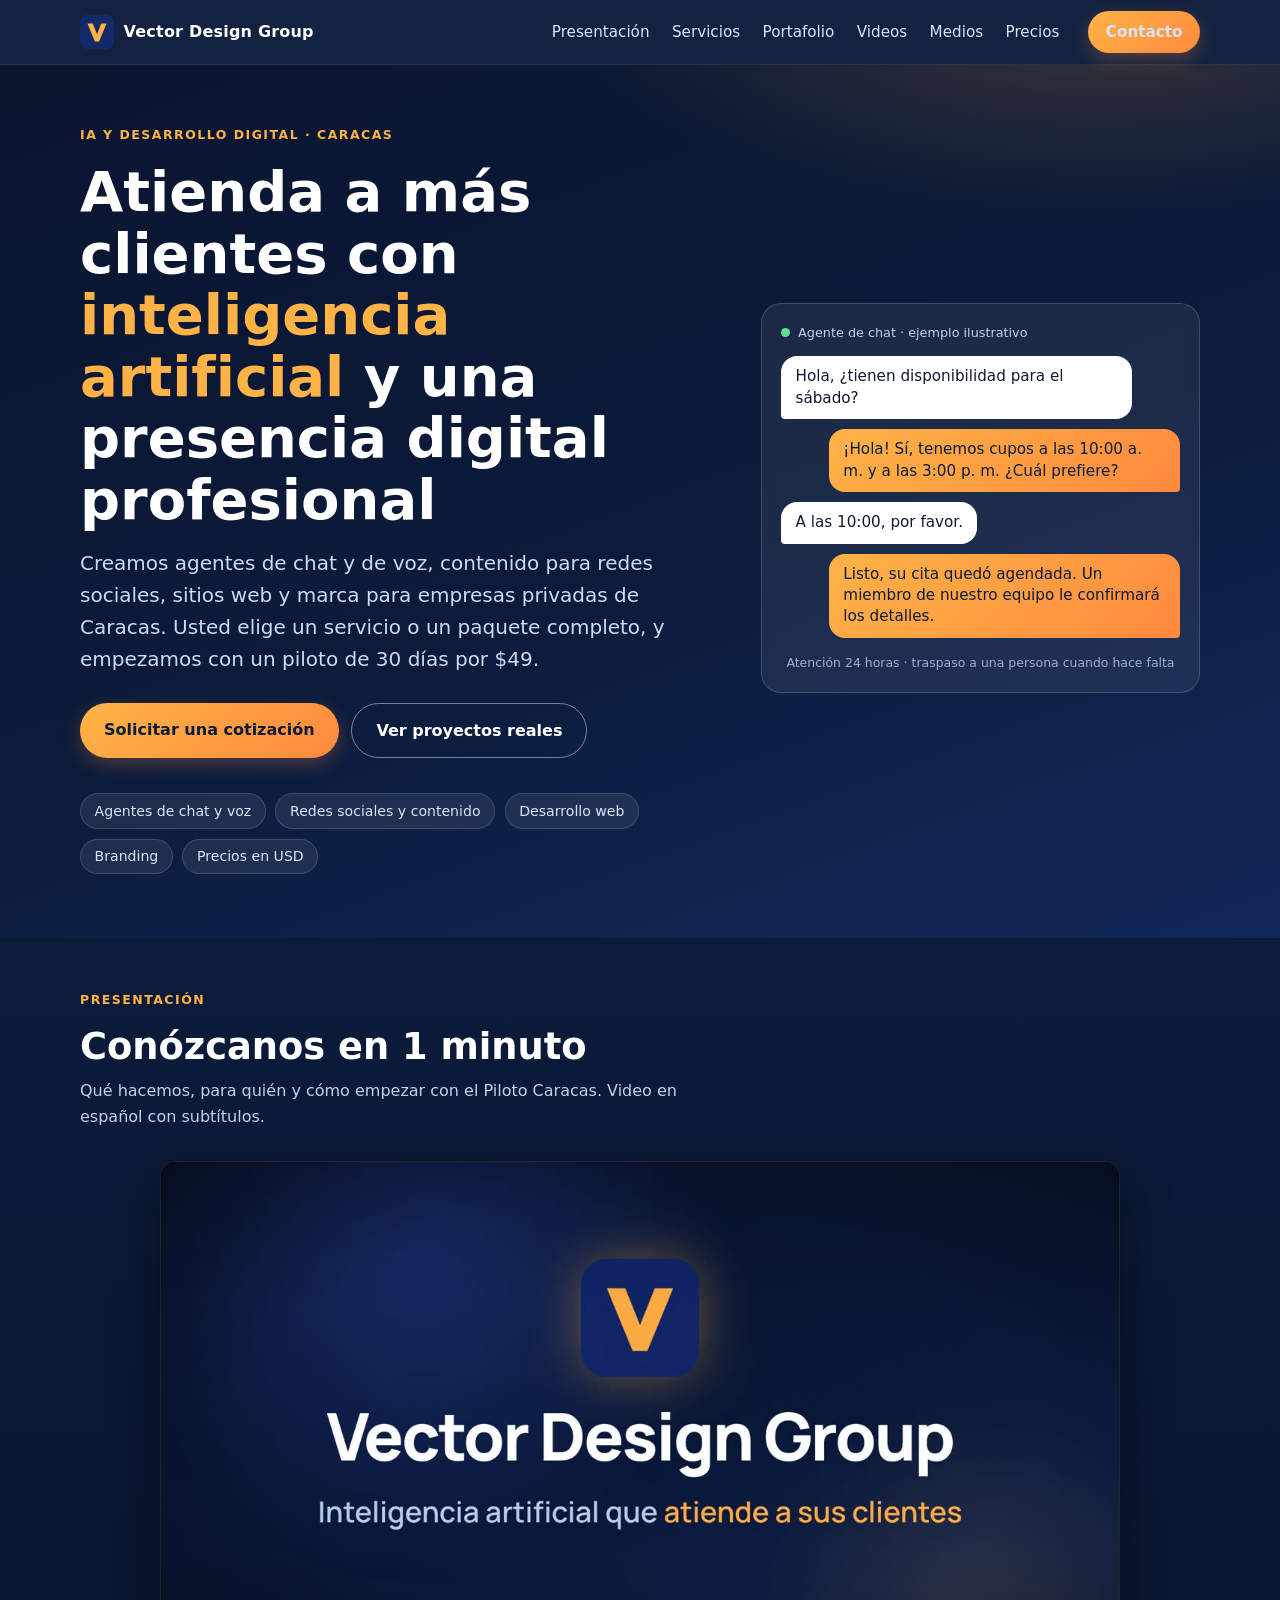
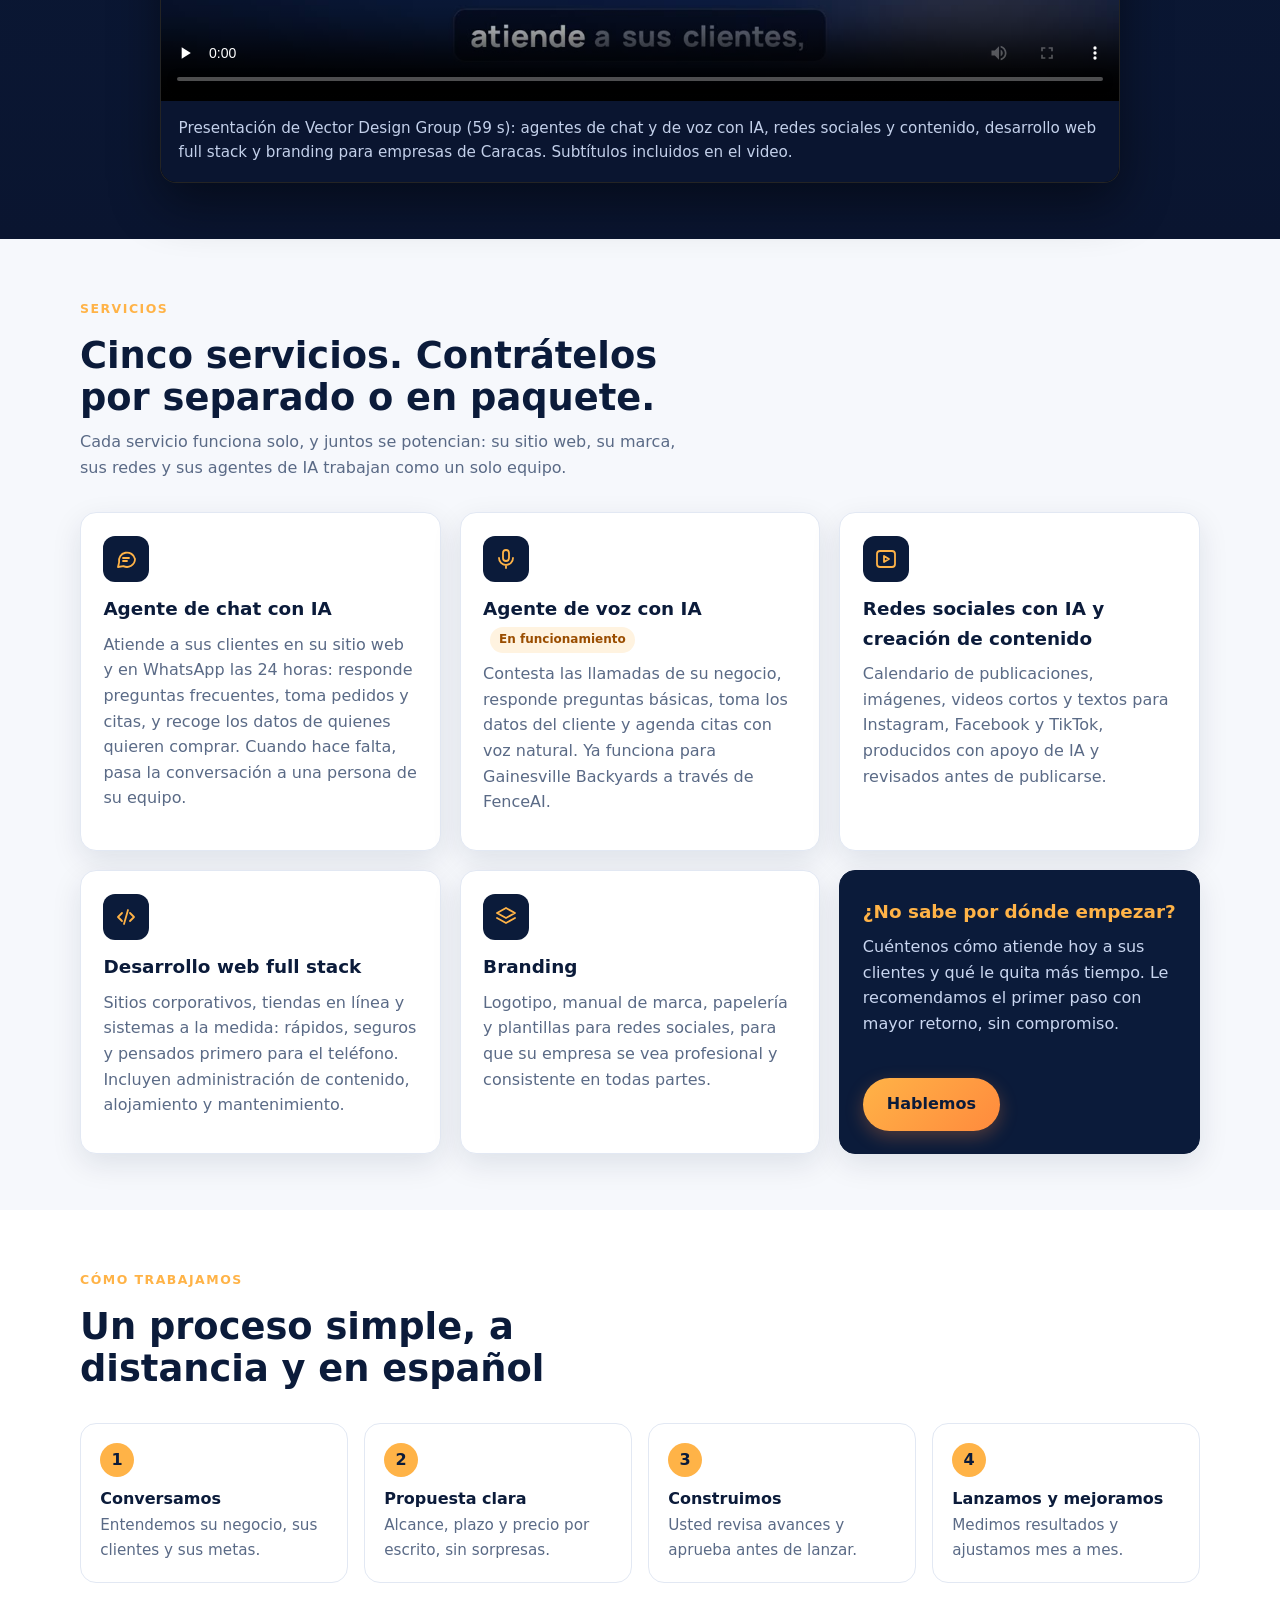
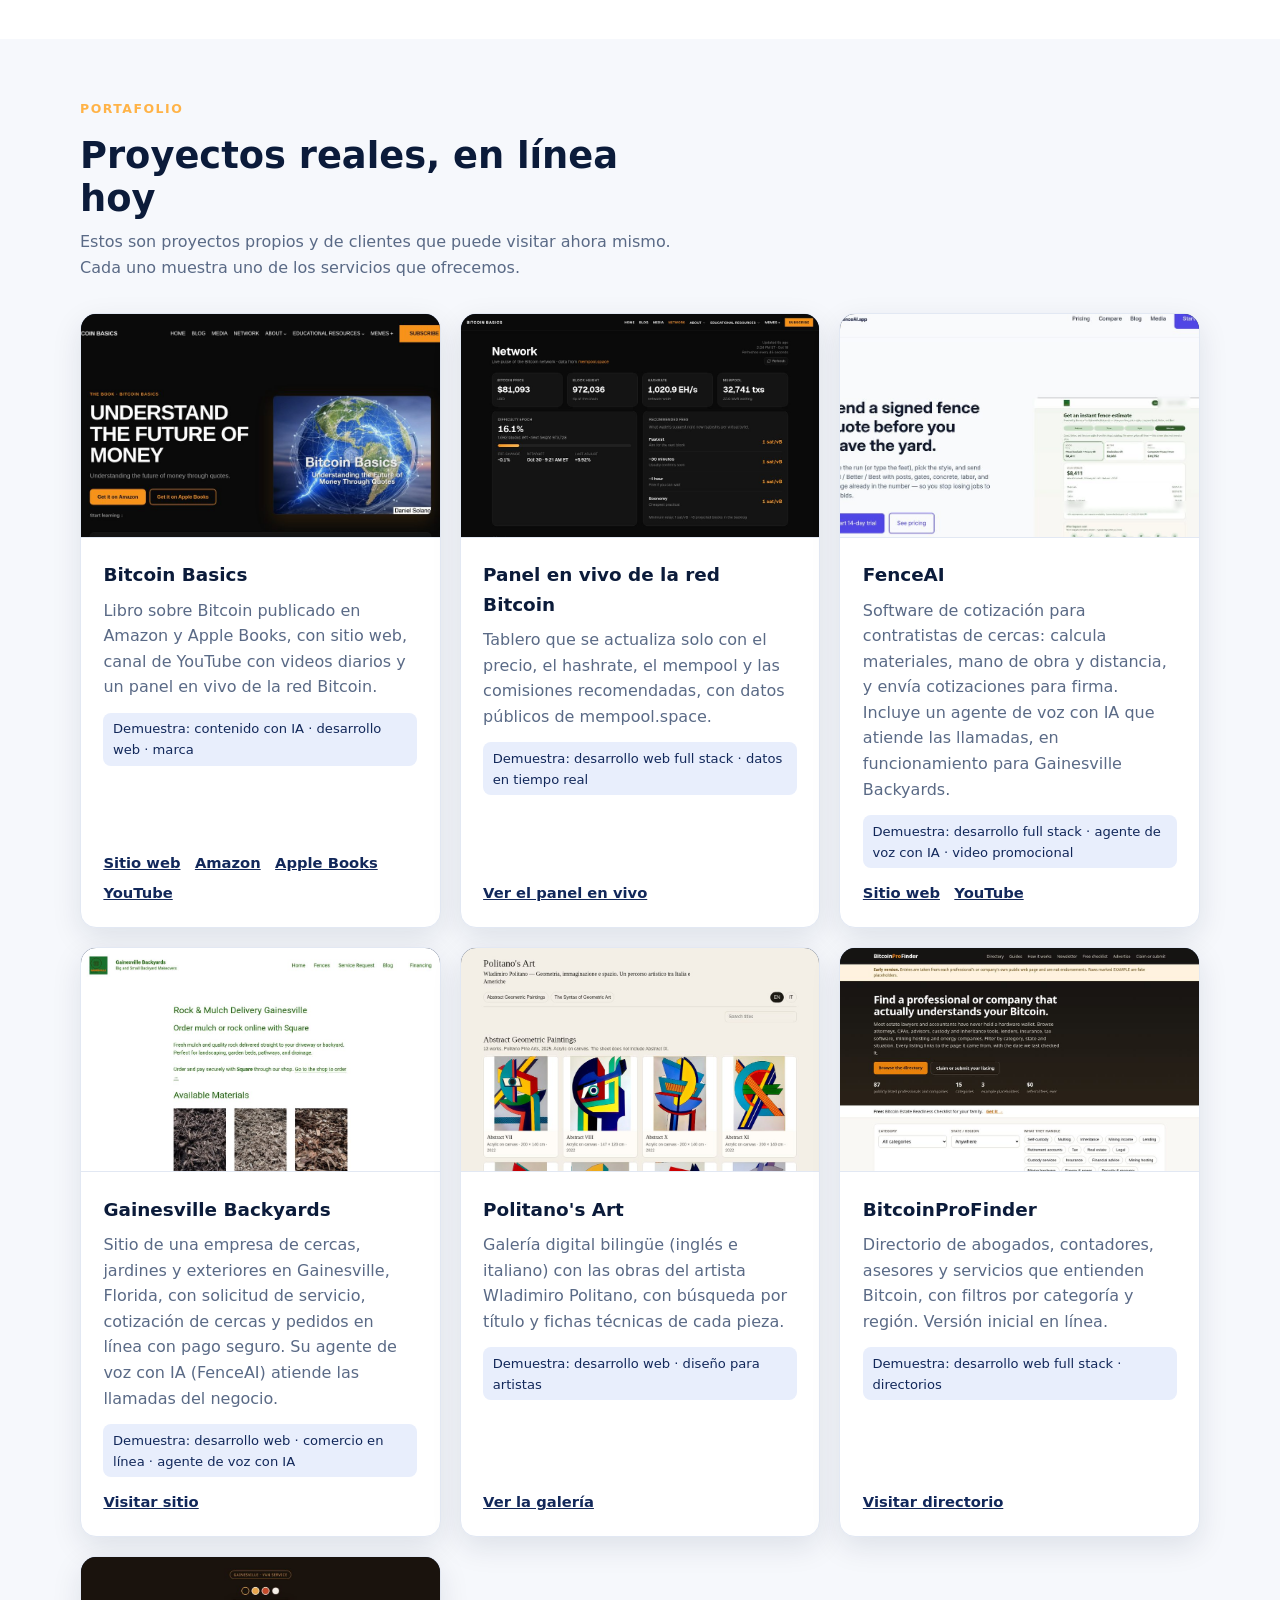
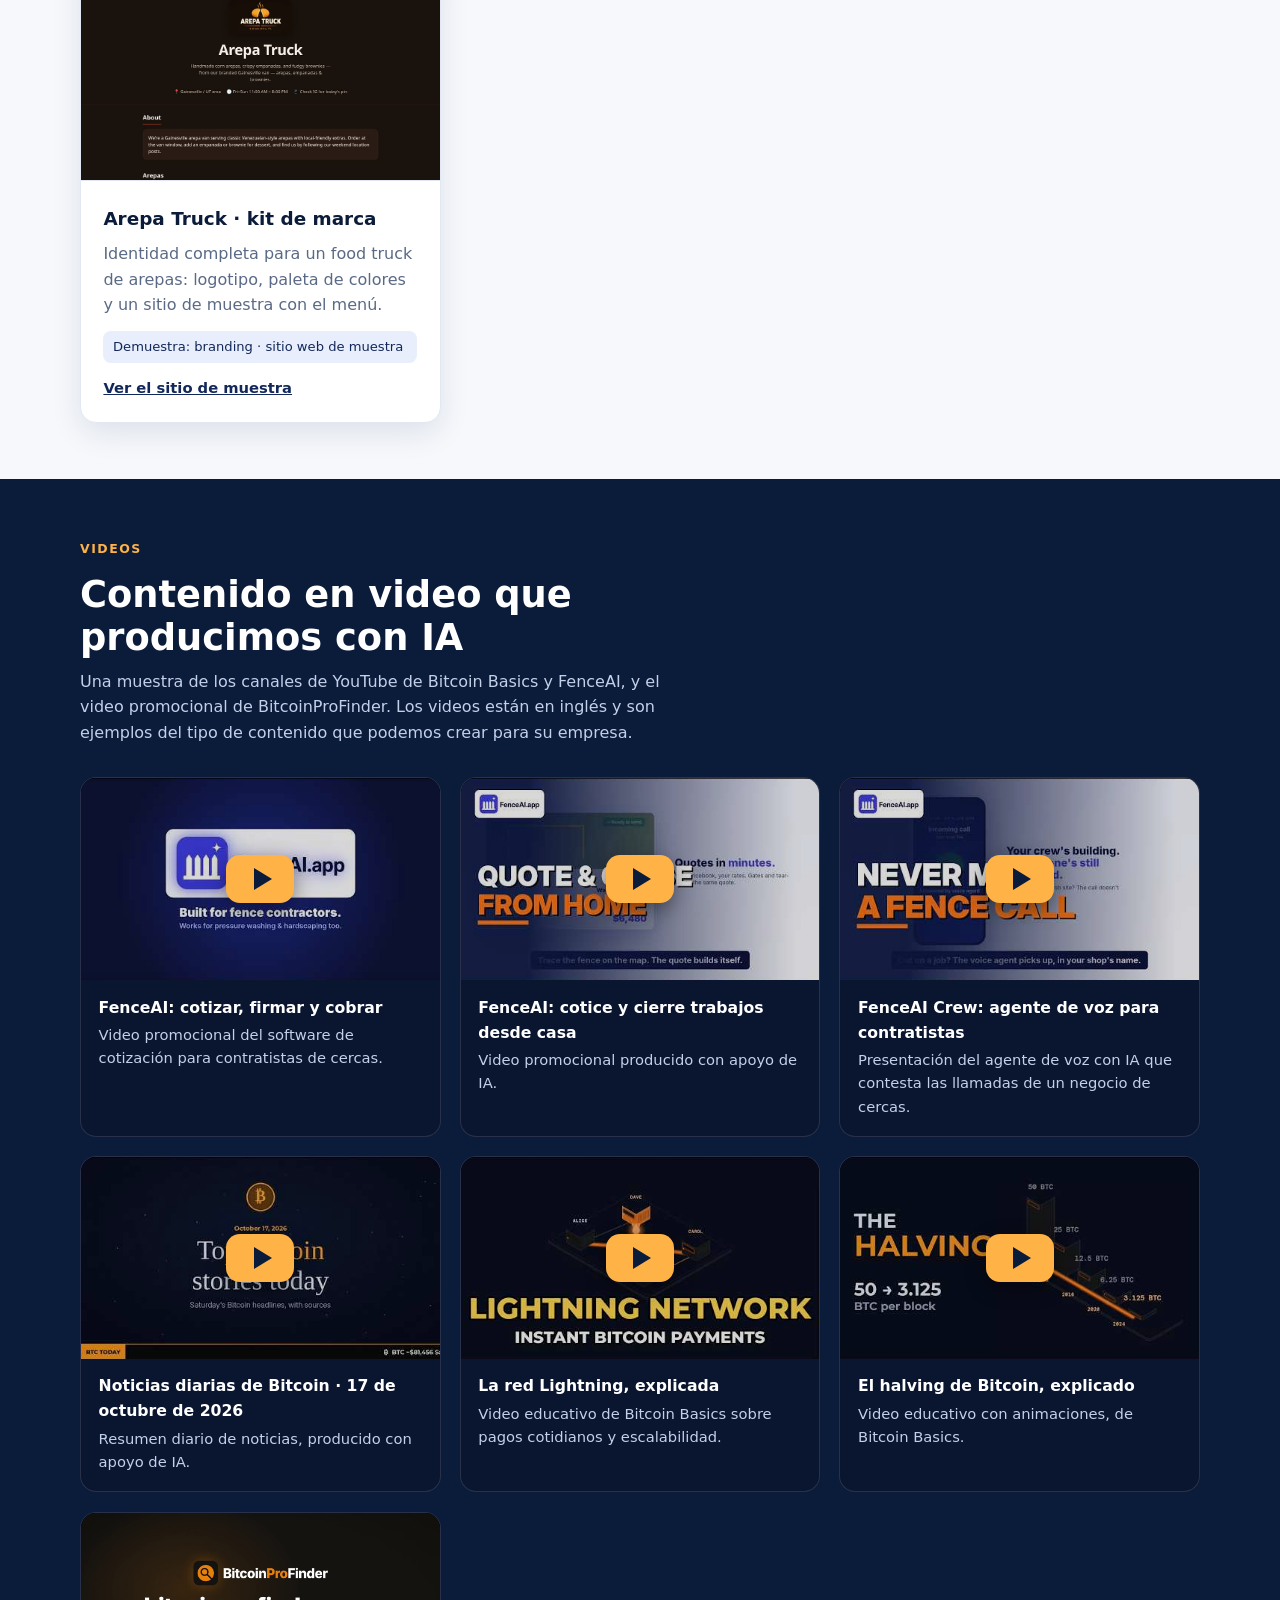
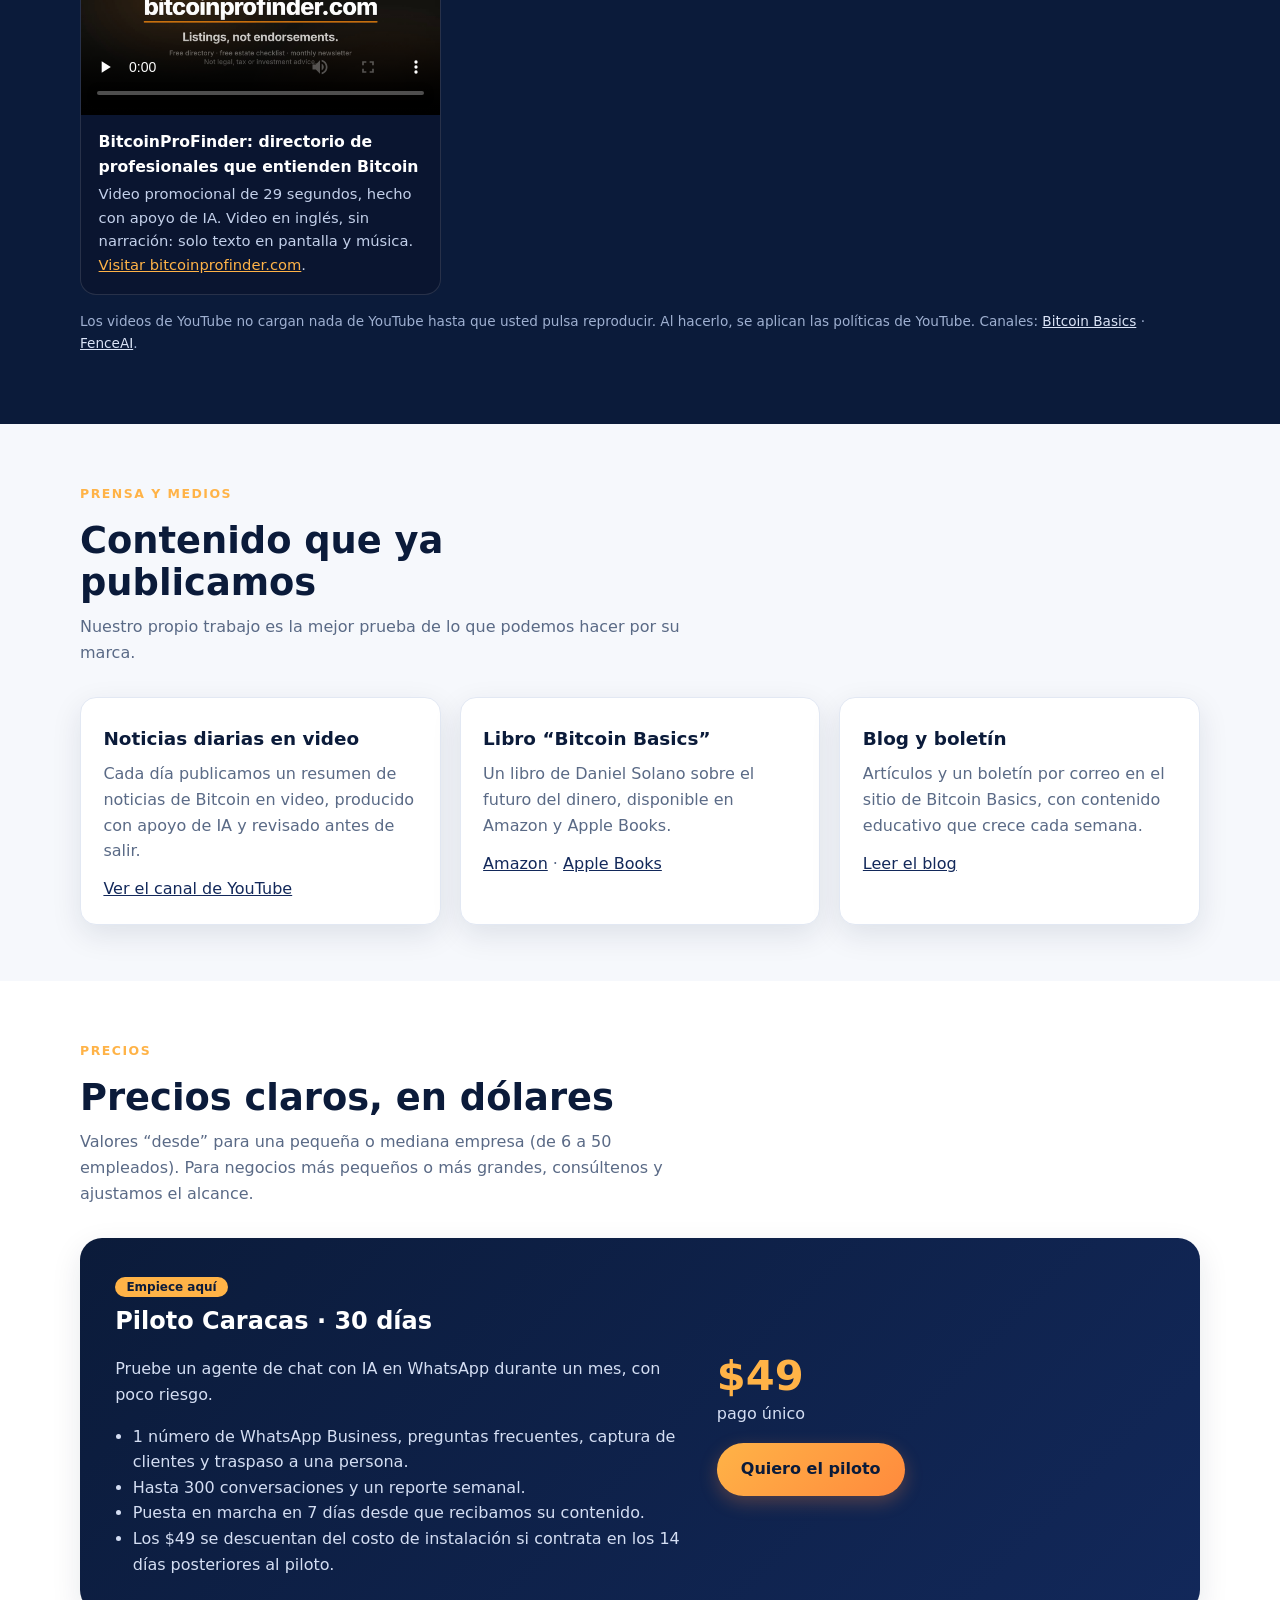
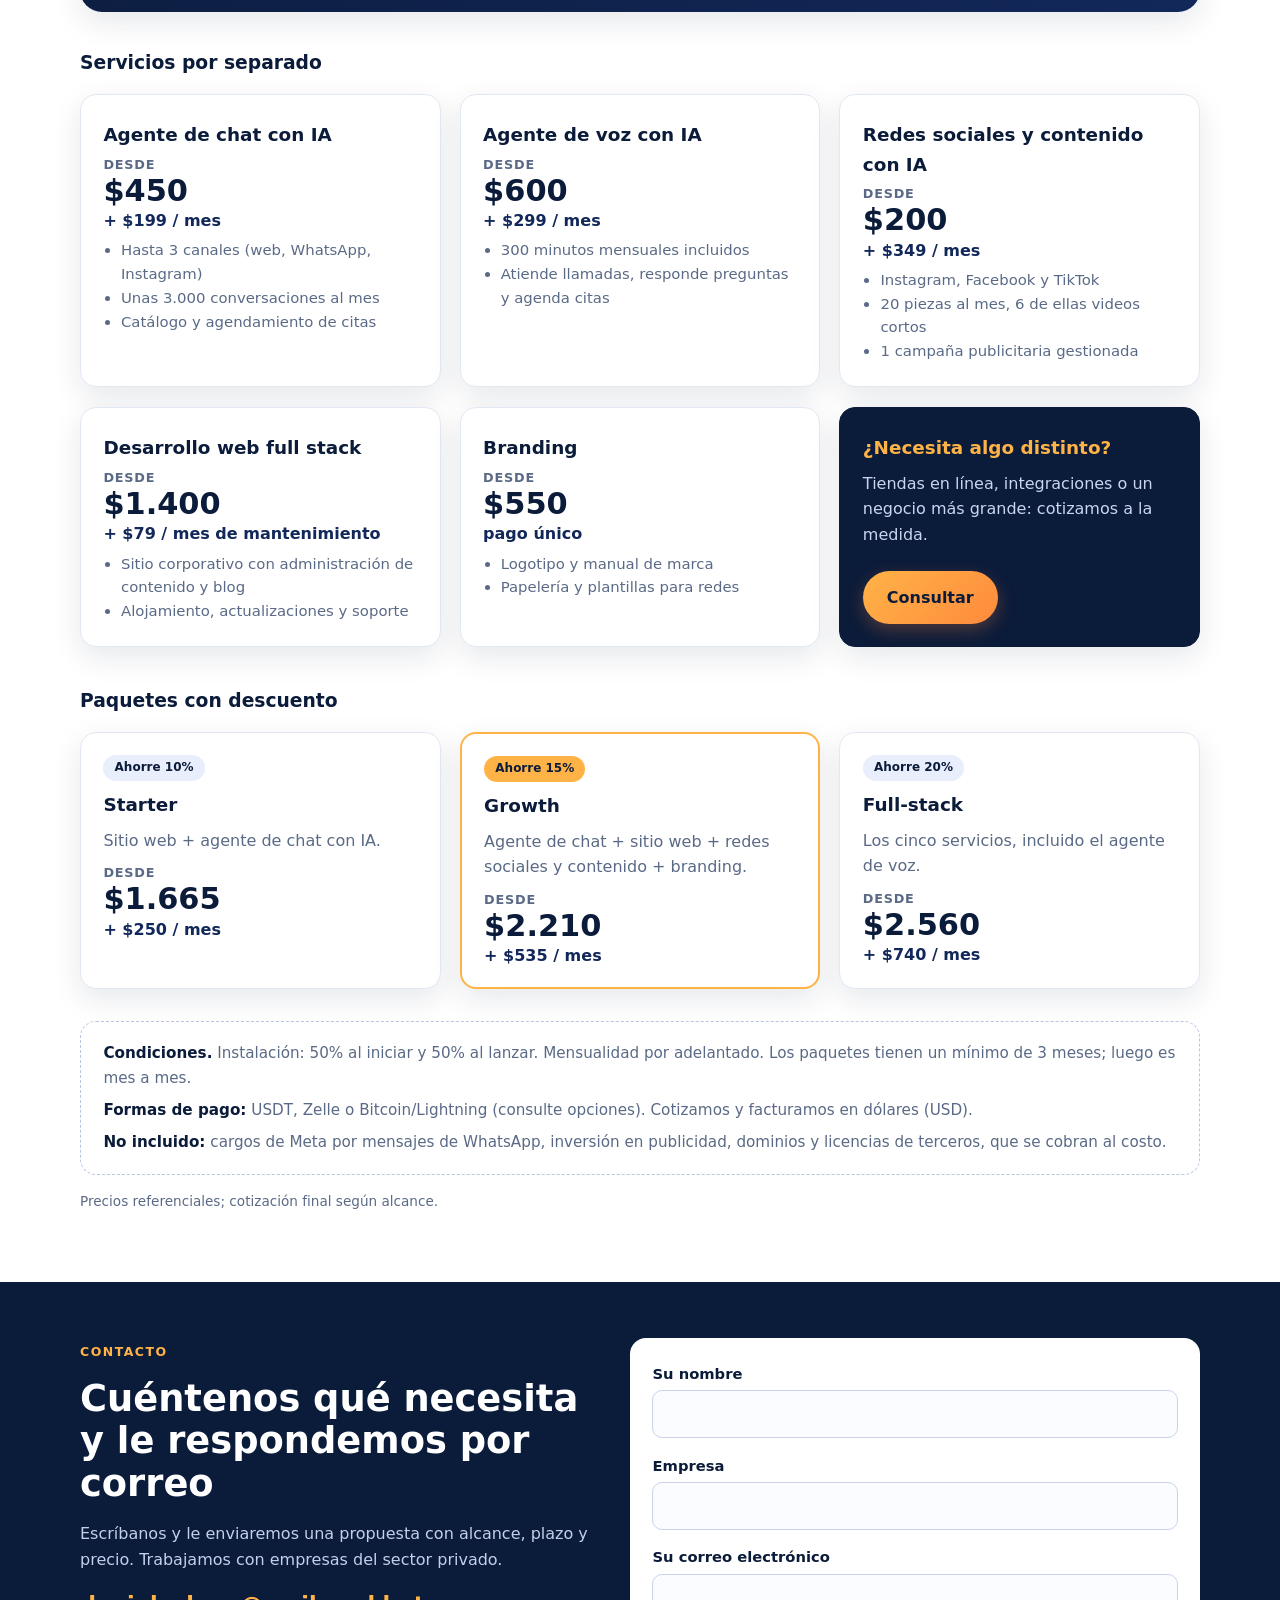
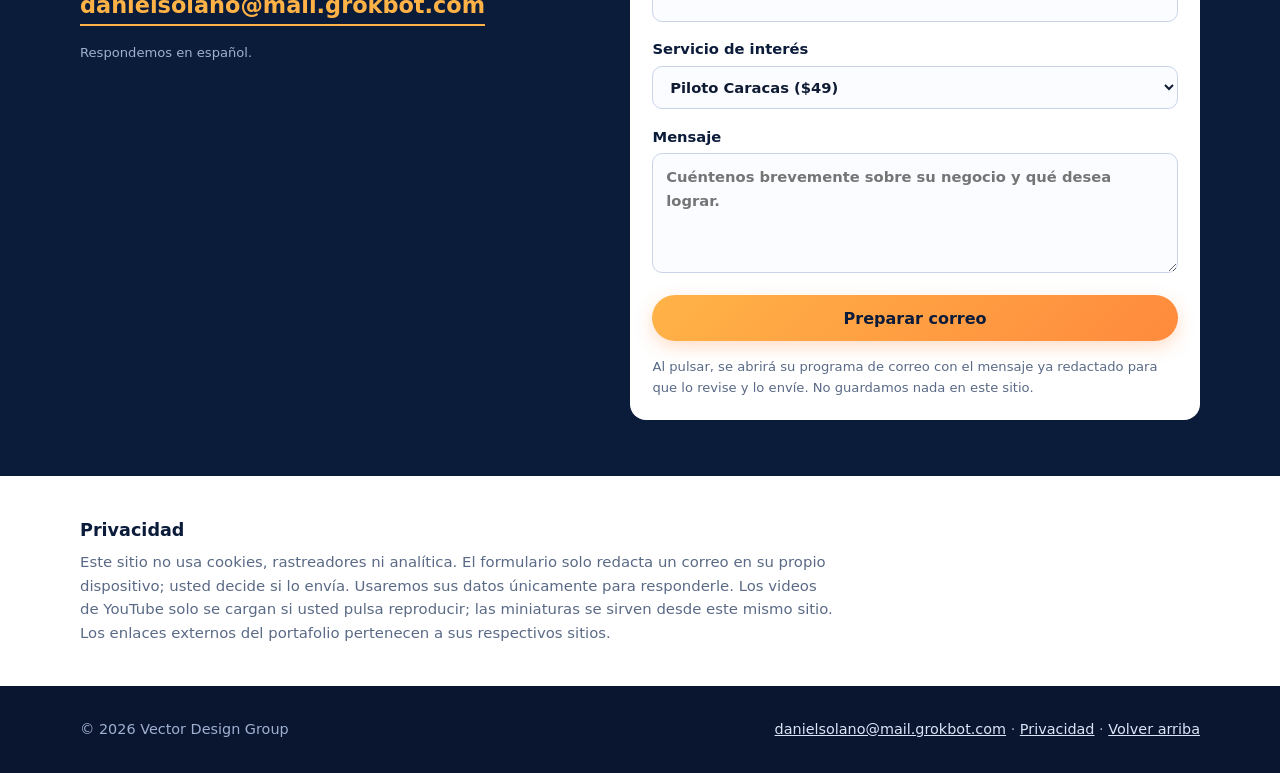
==== index.html @ 16c8e589 "Add Spanish promo video (Conózcanos en 1 minuto) and BitcoinProFinder promo video" ====
<!doctype html>
<html lang="es">
<head>
<meta charset="utf-8">
<meta name="viewport" content="width=device-width,initial-scale=1">
<!-- ============================================================
  NOMBRE DE LA MARCA (cámbielo aquí):
  1) la constante BRAND en el <script> al final de este archivo
     (actualiza encabezado, pie de página y asunto del correo), y
  2) las etiquetas <title>, og:title, og:site_name y twitter:title de este <head>
     (búsqueda y reemplazo de "Vector Design Group" en index.html).
  La imagen assets/og.png también lleva el nombre (se genera desde assets/og.html).
============================================================ -->
<title>Vector Design Group · IA y desarrollo digital para empresas de Caracas</title>
<meta name="description" content="Agentes de chat y de voz con IA, redes sociales y contenido, desarrollo web full stack y branding para empresas de Caracas. Precios en USD, desde un piloto de 30 días por $49.">
<link rel="canonical" href="https://vectordesigngroup.github.io/consultoria-ia-es/">
<meta name="theme-color" content="#0b1b3a">
<link rel="icon" href="assets/favicon.svg" type="image/svg+xml">
<link rel="icon" href="assets/favicon.png" type="image/png" sizes="64x64">
<link rel="apple-touch-icon" href="assets/favicon.png">
<meta property="og:type" content="website">
<meta property="og:locale" content="es_VE">
<meta property="og:site_name" content="Vector Design Group">
<meta property="og:title" content="Vector Design Group · IA y desarrollo digital para empresas de Caracas">
<meta property="og:description" content="Agentes de chat y voz con IA, contenido para redes, desarrollo web y branding. Piloto de 30 días por $49.">
<meta property="og:url" content="https://vectordesigngroup.github.io/consultoria-ia-es/">
<meta property="og:image" content="https://vectordesigngroup.github.io/consultoria-ia-es/assets/og.png">
<meta property="og:image:width" content="1200">
<meta property="og:image:height" content="630">
<meta property="og:image:alt" content="Vector Design Group: IA y desarrollo digital para empresas de Caracas">
<meta name="twitter:card" content="summary_large_image">
<meta name="twitter:title" content="Vector Design Group · IA y desarrollo digital para empresas de Caracas">
<meta name="twitter:description" content="Agentes de chat y voz con IA, contenido para redes, desarrollo web y branding.">
<meta name="twitter:image" content="https://vectordesigngroup.github.io/consultoria-ia-es/assets/og.png">
<link rel="stylesheet" href="assets/styles.css">
<script type="application/ld+json">
{"@context":"https://schema.org","@type":"ProfessionalService","name":"Vector Design Group","url":"https://vectordesigngroup.github.io/consultoria-ia-es/","email":"danielsolano@mail.grokbot.com","description":"Agentes de chat y voz con IA, redes sociales y contenido, desarrollo web full stack y branding para empresas de Caracas.","areaServed":"Caracas, Venezuela","inLanguage":"es"}
</script>
</head>
<body>
<a class="skip" href="#contenido">Saltar al contenido</a>

<header class="site-header">
  <div class="wrap bar">
    <a class="brand" href="#inicio" aria-label="Inicio">
      <svg viewBox="0 0 64 64" aria-hidden="true"><rect width="64" height="64" rx="14" fill="#13296a"/><path d="M14 16h10l8 20 8-20h10L36 50h-8z" fill="#ffb347"/></svg>
      <span data-brand>Vector Design Group</span>
    </a>
    <button class="nav-toggle" aria-expanded="false" aria-controls="nav">Menú</button>
    <nav class="nav" id="nav" aria-label="Principal">
      <a href="#presentacion">Presentación</a>
      <a href="#servicios">Servicios</a>
      <a href="#portafolio">Portafolio</a>
      <a href="#videos">Videos</a>
      <a href="#medios">Medios</a>
      <a href="#precios">Precios</a>
      <a class="btn" href="#contacto">Contacto</a>
    </nav>
  </div>
</header>

<main id="contenido">
<section class="hero" id="inicio">
  <div class="wrap hero-grid">
   <div>
    <span class="eyebrow">IA y desarrollo digital · Caracas</span>
    <h1>Atienda a más clientes con <em>inteligencia artificial</em> y una presencia digital profesional</h1>
    <p class="lead">Creamos agentes de chat y de voz, contenido para redes sociales, sitios web y marca para empresas privadas de Caracas. Usted elige un servicio o un paquete completo, y empezamos con un piloto de 30 días por $49.</p>
    <div class="cta">
      <a class="btn" href="#contacto">Solicitar una cotización</a>
      <a class="btn ghost" href="#portafolio">Ver proyectos reales</a>
    </div>
    <ul class="chips" aria-label="Qué ofrecemos">
      <li>Agentes de chat y voz</li><li>Redes sociales y contenido</li><li>Desarrollo web</li><li>Branding</li><li>Precios en USD</li>
    </ul>
   </div>
   <aside class="mock" aria-label="Ejemplo ilustrativo de una conversación con un agente de chat">
    <div class="mock-top"><span class="dot"></span> Agente de chat · ejemplo ilustrativo</div>
    <p class="msg in">Hola, ¿tienen disponibilidad para el sábado?</p>
    <p class="msg out">¡Hola! Sí, tenemos cupos a las 10:00 a. m. y a las 3:00 p. m. ¿Cuál prefiere?</p>
    <p class="msg in">A las 10:00, por favor.</p>
    <p class="msg out">Listo, su cita quedó agendada. Un miembro de nuestro equipo le confirmará los detalles.</p>
    <p class="mock-foot">Atención 24 horas · traspaso a una persona cuando hace falta</p>
   </aside>
  </div>
</section>

<section class="promo" id="presentacion">
  <div class="wrap">
    <div class="sec-head">
      <span class="eyebrow">Presentación</span>
      <h2>Conózcanos en 1 minuto</h2>
      <p>Qué hacemos, para quién y cómo empezar con el Piloto Caracas. Video en español con subtítulos.</p>
    </div>
    <figure class="player">
      <video controls preload="none" playsinline poster="assets/promo-es-poster.jpg" width="1920" height="1080" aria-describedby="promo-desc">
        <source src="assets/promo-es-16x9.mp4" type="video/mp4">
        Su navegador no puede reproducir este video. Puede <a href="assets/promo-es-16x9.mp4">descargarlo aquí</a>.
      </video>
      <figcaption id="promo-desc">Presentación de Vector Design Group (59 s): agentes de chat y de voz con IA, redes sociales y contenido, desarrollo web full stack y branding para empresas de Caracas. Subtítulos incluidos en el video.</figcaption>
    </figure>
  </div>
</section>

<section id="servicios">
  <div class="wrap">
    <div class="sec-head">
      <span class="eyebrow">Servicios</span>
      <h2>Cinco servicios. Contrátelos por separado o en paquete.</h2>
      <p>Cada servicio funciona solo, y juntos se potencian: su sitio web, su marca, sus redes y sus agentes de IA trabajan como un solo equipo.</p>
    </div>
    <div class="grid c3">
      <article class="card">
        <div class="icon"><svg viewBox="0 0 24 24" aria-hidden="true"><path d="M21 12a8 8 0 0 1-11.6 7.1L4 20l1.1-4.6A8 8 0 1 1 21 12z"/><path d="M9 11h6M9 14h4"/></svg></div>
        <h3>Agente de chat con IA</h3>
        <p>Atiende a sus clientes en su sitio web y en WhatsApp las 24 horas: responde preguntas frecuentes, toma pedidos y citas, y recoge los datos de quienes quieren comprar. Cuando hace falta, pasa la conversación a una persona de su equipo.</p>
      </article>
      <article class="card">
        <div class="icon"><svg viewBox="0 0 24 24" aria-hidden="true"><rect x="9" y="3" width="6" height="11" rx="3"/><path d="M5 11a7 7 0 0 0 14 0M12 18v3"/></svg></div>
        <h3>Agente de voz con IA <span class="tag">En funcionamiento</span></h3>
        <p>Contesta las llamadas de su negocio, responde preguntas básicas, toma los datos del cliente y agenda citas con voz natural. Ya funciona para Gainesville Backyards a través de FenceAI.</p>
      </article>
      <article class="card">
        <div class="icon"><svg viewBox="0 0 24 24" aria-hidden="true"><rect x="3" y="4" width="18" height="16" rx="3"/><path d="m10 9 5 3-5 3z"/></svg></div>
        <h3>Redes sociales con IA y creación de contenido</h3>
        <p>Calendario de publicaciones, imágenes, videos cortos y textos para Instagram, Facebook y TikTok, producidos con apoyo de IA y revisados antes de publicarse.</p>
      </article>
      <article class="card">
        <div class="icon"><svg viewBox="0 0 24 24" aria-hidden="true"><path d="m8 8-4 4 4 4M16 8l4 4-4 4M14 5l-4 14"/></svg></div>
        <h3>Desarrollo web full stack</h3>
        <p>Sitios corporativos, tiendas en línea y sistemas a la medida: rápidos, seguros y pensados primero para el teléfono. Incluyen administración de contenido, alojamiento y mantenimiento.</p>
      </article>
      <article class="card">
        <div class="icon"><svg viewBox="0 0 24 24" aria-hidden="true"><path d="M12 3 3 8l9 5 9-5z"/><path d="m3 13 9 5 9-5"/></svg></div>
        <h3>Branding</h3>
        <p>Logotipo, manual de marca, papelería y plantillas para redes sociales, para que su empresa se vea profesional y consistente en todas partes.</p>
      </article>
      <article class="card" style="background:var(--navy);color:#fff;border-color:var(--navy)">
        <h3 style="color:var(--accent)">¿No sabe por dónde empezar?</h3>
        <p style="color:#c9d6f0">Cuéntenos cómo atiende hoy a sus clientes y qué le quita más tiempo. Le recomendamos el primer paso con mayor retorno, sin compromiso.</p>
        <a class="btn" href="#contacto" style="margin-top:auto;align-self:flex-start">Hablemos</a>
      </article>
    </div>
  </div>
</section>

<section class="alt" id="como-trabajamos">
  <div class="wrap">
    <div class="sec-head">
      <span class="eyebrow">Cómo trabajamos</span>
      <h2>Un proceso simple, a distancia y en español</h2>
    </div>
    <ol class="steps">
      <li><strong>Conversamos</strong><span>Entendemos su negocio, sus clientes y sus metas.</span></li>
      <li><strong>Propuesta clara</strong><span>Alcance, plazo y precio por escrito, sin sorpresas.</span></li>
      <li><strong>Construimos</strong><span>Usted revisa avances y aprueba antes de lanzar.</span></li>
      <li><strong>Lanzamos y mejoramos</strong><span>Medimos resultados y ajustamos mes a mes.</span></li>
    </ol>
  </div>
</section>

<section id="portafolio">
  <div class="wrap">
    <div class="sec-head">
      <span class="eyebrow">Portafolio</span>
      <h2>Proyectos reales, en línea hoy</h2>
      <p>Estos son proyectos propios y de clientes que puede visitar ahora mismo. Cada uno muestra uno de los servicios que ofrecemos.</p>
    </div>
    <div class="grid c3">
      <article class="card proj">
        <img src="assets/img/bitcoinbasics.jpg" width="1000" height="562" loading="lazy" alt="Página principal del sitio Bitcoin Basics con la portada del libro">
        <div class="body">
          <h3>Bitcoin Basics</h3>
          <p>Libro sobre Bitcoin publicado en Amazon y Apple Books, con sitio web, canal de YouTube con videos diarios y un panel en vivo de la red Bitcoin.</p>
          <div class="demo">Demuestra: contenido con IA · desarrollo web · marca</div>
          <div class="links">
            <a href="https://bitcoinbasicsbook.com" target="_blank" rel="noopener">Sitio web</a>
            <a href="https://www.amazon.com/dp/B0DXBVWNL7" target="_blank" rel="noopener">Amazon</a>
            <a href="https://books.apple.com/us/book/id6747541944" target="_blank" rel="noopener">Apple Books</a>
            <a href="https://www.youtube.com/@bitcoinbasics-book" target="_blank" rel="noopener">YouTube</a>
          </div>
        </div>
      </article>
      <article class="card proj">
        <img src="assets/img/network.jpg" width="1000" height="625" loading="lazy" alt="Panel en vivo de la red Bitcoin con precio, altura de bloque, hashrate y comisiones">
        <div class="body">
          <h3>Panel en vivo de la red Bitcoin</h3>
          <p>Tablero que se actualiza solo con el precio, el hashrate, el mempool y las comisiones recomendadas, con datos públicos de mempool.space.</p>
          <div class="demo">Demuestra: desarrollo web full stack · datos en tiempo real</div>
          <div class="links"><a href="https://bitcoin-basics-network.vercel.app" target="_blank" rel="noopener">Ver el panel en vivo</a></div>
        </div>
      </article>
      <article class="card proj">
        <img src="assets/img/fenceai.jpg" width="1000" height="507" loading="lazy" alt="Pantalla de FenceAI con una cotización instantánea de cerca con opciones bueno, mejor y óptimo">
        <div class="body">
          <h3>FenceAI</h3>
          <p>Software de cotización para contratistas de cercas: calcula materiales, mano de obra y distancia, y envía cotizaciones para firma. Incluye un agente de voz con IA que atiende las llamadas, en funcionamiento para Gainesville Backyards.</p>
          <div class="demo">Demuestra: desarrollo full stack · agente de voz con IA · video promocional</div>
          <div class="links">
            <a href="https://fenceai.app" target="_blank" rel="noopener">Sitio web</a>
            <a href="https://www.youtube.com/@FenceAI" target="_blank" rel="noopener">YouTube</a>
          </div>
        </div>
      </article>
      <article class="card proj">
        <img src="assets/img/gbackyards.jpg" width="1000" height="625" loading="lazy" alt="Sitio de Gainesville Backyards con pedidos en línea de mantillo y piedra">
        <div class="body">
          <h3>Gainesville Backyards</h3>
          <p>Sitio de una empresa de cercas, jardines y exteriores en Gainesville, Florida, con solicitud de servicio, cotización de cercas y pedidos en línea con pago seguro. Su agente de voz con IA (FenceAI) atiende las llamadas del negocio.</p>
          <div class="demo">Demuestra: desarrollo web · comercio en línea · agente de voz con IA</div>
          <div class="links"><a href="https://gainesvillebackyards.com" target="_blank" rel="noopener">Visitar sitio</a></div>
        </div>
      </article>
      <article class="card proj">
        <img src="assets/img/politano.jpg" width="1000" height="625" loading="lazy" alt="Galería en línea de Politano's Art con pinturas geométricas abstractas">
        <div class="body">
          <h3>Politano's Art</h3>
          <p>Galería digital bilingüe (inglés e italiano) con las obras del artista Wladimiro Politano, con búsqueda por título y fichas técnicas de cada pieza.</p>
          <div class="demo">Demuestra: desarrollo web · diseño para artistas</div>
          <div class="links"><a href="https://vectordesigngroup.github.io/politano-art/" target="_blank" rel="noopener">Ver la galería</a></div>
        </div>
      </article>
      <article class="card proj">
        <img src="assets/img/bpf.jpg" width="1000" height="625" loading="lazy" alt="Directorio BitcoinProFinder con filtros por categoría y estado">
        <div class="body">
          <h3>BitcoinProFinder</h3>
          <p>Directorio de abogados, contadores, asesores y servicios que entienden Bitcoin, con filtros por categoría y región. Versión inicial en línea.</p>
          <div class="demo">Demuestra: desarrollo web full stack · directorios</div>
          <div class="links"><a href="https://bitcoinprofinder.com" target="_blank" rel="noopener">Visitar directorio</a></div>
        </div>
      </article>
      <article class="card proj">
        <img src="assets/img/arepa.jpg" width="1000" height="625" loading="lazy" alt="Sitio de muestra de Arepa Truck con logotipo y paleta de colores">
        <div class="body">
          <h3>Arepa Truck · kit de marca</h3>
          <p>Identidad completa para un food truck de arepas: logotipo, paleta de colores y un sitio de muestra con el menú.</p>
          <div class="demo">Demuestra: branding · sitio web de muestra</div>
          <div class="links"><a href="https://vectordesigngroup.github.io/arepa-truck-gnv/" target="_blank" rel="noopener">Ver el sitio de muestra</a></div>
        </div>
      </article>
    </div>
  </div>
</section>

<section class="dark-sec" id="videos">
  <div class="wrap">
    <div class="sec-head">
      <span class="eyebrow">Videos</span>
      <h2>Contenido en video que producimos con IA</h2>
      <p>Una muestra de los canales de YouTube de Bitcoin Basics y FenceAI, y el video promocional de BitcoinProFinder. Los videos están en inglés y son ejemplos del tipo de contenido que podemos crear para su empresa.</p>
    </div>
    <div class="grid c3">
      <figure class="video">
        <button class="yt" type="button" data-yt="Sfcc4AHfA6c" data-title="FenceAI: cotizar, firmar y cobrar" aria-label="Reproducir video: FenceAI, cotizar, firmar y cobrar">
          <img src="assets/thumbs/Sfcc4AHfA6c.jpg" width="480" height="360" loading="lazy" alt="Miniatura del video promocional de FenceAI"><span class="play"></span></button>
        <figcaption><strong>FenceAI: cotizar, firmar y cobrar</strong>Video promocional del software de cotización para contratistas de cercas.</figcaption>
      </figure>
      <figure class="video">
        <button class="yt" type="button" data-yt="bp-xf2aE8tk" data-title="FenceAI: cierre trabajos desde casa" aria-label="Reproducir video: FenceAI, cierre trabajos desde casa">
          <img src="assets/thumbs/bp-xf2aE8tk.jpg" width="480" height="360" loading="lazy" alt="Miniatura del video de FenceAI sobre cotizar desde casa"><span class="play"></span></button>
        <figcaption><strong>FenceAI: cotice y cierre trabajos desde casa</strong>Video promocional producido con apoyo de IA.</figcaption>
      </figure>
      <figure class="video">
        <button class="yt" type="button" data-yt="46qOiFohtXw" data-title="FenceAI Crew: agente de voz para contratistas" aria-label="Reproducir video: FenceAI Crew, agente de voz para contratistas">
          <img src="assets/thumbs/46qOiFohtXw.jpg" width="480" height="360" loading="lazy" alt="Miniatura del video sobre el agente de voz de FenceAI Crew"><span class="play"></span></button>
        <figcaption><strong>FenceAI Crew: agente de voz para contratistas</strong>Presentación del agente de voz con IA que contesta las llamadas de un negocio de cercas.</figcaption>
      </figure>
      <figure class="video">
        <button class="yt" type="button" data-yt="Y1odNfeomoY" data-title="Noticias diarias de Bitcoin, 17 de octubre de 2026" aria-label="Reproducir video: noticias diarias de Bitcoin del 17 de octubre de 2026">
          <img src="assets/thumbs/Y1odNfeomoY.jpg" width="480" height="360" loading="lazy" alt="Miniatura del video diario de noticias de Bitcoin"><span class="play"></span></button>
        <figcaption><strong>Noticias diarias de Bitcoin · 17 de octubre de 2026</strong>Resumen diario de noticias, producido con apoyo de IA.</figcaption>
      </figure>
      <figure class="video">
        <button class="yt" type="button" data-yt="lJUx8ec4j5s" data-title="La red Lightning explicada" aria-label="Reproducir video: la red Lightning explicada">
          <img src="assets/thumbs/lJUx8ec4j5s.jpg" width="480" height="360" loading="lazy" alt="Miniatura del video explicativo sobre la red Lightning"><span class="play"></span></button>
        <figcaption><strong>La red Lightning, explicada</strong>Video educativo de Bitcoin Basics sobre pagos cotidianos y escalabilidad.</figcaption>
      </figure>
      <figure class="video">
        <button class="yt" type="button" data-yt="b91aWRm0B8I" data-title="El halving de Bitcoin explicado" aria-label="Reproducir video: el halving de Bitcoin explicado">
          <img src="assets/thumbs/b91aWRm0B8I.jpg" width="480" height="360" loading="lazy" alt="Miniatura del video explicativo sobre el halving de Bitcoin"><span class="play"></span></button>
        <figcaption><strong>El halving de Bitcoin, explicado</strong>Video educativo con animaciones, de Bitcoin Basics.</figcaption>
      </figure>
      <figure class="video">
        <video controls preload="none" playsinline poster="assets/bitcoinprofinder-poster.jpg" width="1280" height="720" aria-label="Video promocional de BitcoinProFinder (en inglés, sin narración)">
          <source src="assets/bitcoinprofinder-promo.mp4" type="video/mp4">
        </video>
        <figcaption><strong>BitcoinProFinder: directorio de profesionales que entienden Bitcoin</strong>Video promocional de 29 segundos, hecho con apoyo de IA. Video en inglés, sin narración: solo texto en pantalla y música. <a href="https://bitcoinprofinder.com" target="_blank" rel="noopener" style="color:#ffb347">Visitar bitcoinprofinder.com</a>.</figcaption>
      </figure>
    </div>
    <p class="note">Los videos de YouTube no cargan nada de YouTube hasta que usted pulsa reproducir. Al hacerlo, se aplican las políticas de YouTube.
      Canales: <a href="https://www.youtube.com/@bitcoinbasics-book" target="_blank" rel="noopener" style="color:#dbe4f7">Bitcoin Basics</a> · <a href="https://www.youtube.com/@FenceAI" target="_blank" rel="noopener" style="color:#dbe4f7">FenceAI</a>.</p>
  </div>
</section>

<section id="medios">
  <div class="wrap">
    <div class="sec-head">
      <span class="eyebrow">Prensa y medios</span>
      <h2>Contenido que ya publicamos</h2>
      <p>Nuestro propio trabajo es la mejor prueba de lo que podemos hacer por su marca.</p>
    </div>
    <div class="grid c3">
      <article class="card">
        <h3>Noticias diarias en video</h3>
        <p>Cada día publicamos un resumen de noticias de Bitcoin en video, producido con apoyo de IA y revisado antes de salir.</p>
        <a href="https://www.youtube.com/@bitcoinbasics-book" target="_blank" rel="noopener">Ver el canal de YouTube</a>
      </article>
      <article class="card">
        <h3>Libro “Bitcoin Basics”</h3>
        <p>Un libro de Daniel Solano sobre el futuro del dinero, disponible en Amazon y Apple Books.</p>
        <p><a href="https://www.amazon.com/dp/B0DXBVWNL7" target="_blank" rel="noopener">Amazon</a> · <a href="https://books.apple.com/us/book/id6747541944" target="_blank" rel="noopener">Apple Books</a></p>
      </article>
      <article class="card">
        <h3>Blog y boletín</h3>
        <p>Artículos y un boletín por correo en el sitio de Bitcoin Basics, con contenido educativo que crece cada semana.</p>
        <a href="https://bitcoinbasicsbook.com/blog/" target="_blank" rel="noopener">Leer el blog</a>
      </article>
    </div>
  </div>
</section>

<section class="alt" id="precios">
  <div class="wrap">
    <div class="sec-head">
      <span class="eyebrow">Precios</span>
      <h2>Precios claros, en dólares</h2>
      <p>Valores “desde” para una pequeña o mediana empresa (de 6 a 50 empleados). Para negocios más pequeños o más grandes, consúltenos y ajustamos el alcance.</p>
    </div>

    <div class="pilot">
      <div>
        <span class="badge">Empiece aquí</span>
        <h3>Piloto Caracas · 30 días</h3>
        <p>Pruebe un agente de chat con IA en WhatsApp durante un mes, con poco riesgo.</p>
        <ul>
          <li>1 número de WhatsApp Business, preguntas frecuentes, captura de clientes y traspaso a una persona.</li>
          <li>Hasta 300 conversaciones y un reporte semanal.</li>
          <li>Puesta en marcha en 7 días desde que recibamos su contenido.</li>
          <li>Los $49 se descuentan del costo de instalación si contrata en los 14 días posteriores al piloto.</li>
        </ul>
      </div>
      <div>
        <div class="big">$49</div>
        <p style="margin:.3rem 0 1rem">pago único</p>
        <a class="btn" href="#contacto" data-interest="Piloto Caracas ($49)">Quiero el piloto</a>
      </div>
    </div>

    <h3 style="color:var(--navy);margin:2.2rem 0 1rem">Servicios por separado</h3>
    <div class="grid c3">
      <article class="card"><h3>Agente de chat con IA</h3><div class="price"><small>desde</small>$450<span class="mo">+ $199 / mes</span></div><ul><li>Hasta 3 canales (web, WhatsApp, Instagram)</li><li>Unas 3.000 conversaciones al mes</li><li>Catálogo y agendamiento de citas</li></ul></article>
      <article class="card"><h3>Agente de voz con IA</h3><div class="price"><small>desde</small>$600<span class="mo">+ $299 / mes</span></div><ul><li>300 minutos mensuales incluidos</li><li>Atiende llamadas, responde preguntas y agenda citas</li></ul></article>
      <article class="card"><h3>Redes sociales y contenido con IA</h3><div class="price"><small>desde</small>$200<span class="mo">+ $349 / mes</span></div><ul><li>Instagram, Facebook y TikTok</li><li>20 piezas al mes, 6 de ellas videos cortos</li><li>1 campaña publicitaria gestionada</li></ul></article>
      <article class="card"><h3>Desarrollo web full stack</h3><div class="price"><small>desde</small>$1.400<span class="mo">+ $79 / mes de mantenimiento</span></div><ul><li>Sitio corporativo con administración de contenido y blog</li><li>Alojamiento, actualizaciones y soporte</li></ul></article>
      <article class="card"><h3>Branding</h3><div class="price"><small>desde</small>$550<span class="mo">pago único</span></div><ul><li>Logotipo y manual de marca</li><li>Papelería y plantillas para redes</li></ul></article>
      <article class="card" style="background:var(--navy);border-color:var(--navy);color:#fff"><h3 style="color:var(--accent)">¿Necesita algo distinto?</h3><p style="color:#c9d6f0">Tiendas en línea, integraciones o un negocio más grande: cotizamos a la medida.</p><a class="btn" href="#contacto" style="margin-top:auto;align-self:flex-start">Consultar</a></article>
    </div>

    <h3 style="color:var(--navy);margin:2.4rem 0 1rem">Paquetes con descuento</h3>
    <div class="grid c3">
      <article class="card"><span class="badge" style="background:#e8eefc;color:var(--navy)">Ahorre 10%</span><h3>Starter</h3><p>Sitio web + agente de chat con IA.</p><div class="price"><small>desde</small>$1.665<span class="mo">+ $250 / mes</span></div></article>
      <article class="card feat"><span class="badge">Ahorre 15%</span><h3>Growth</h3><p>Agente de chat + sitio web + redes sociales y contenido + branding.</p><div class="price"><small>desde</small>$2.210<span class="mo">+ $535 / mes</span></div></article>
      <article class="card"><span class="badge" style="background:#e8eefc;color:var(--navy)">Ahorre 20%</span><h3>Full-stack</h3><p>Los cinco servicios, incluido el agente de voz.</p><div class="price"><small>desde</small>$2.560<span class="mo">+ $740 / mes</span></div></article>
    </div>

    <div class="terms" style="margin-top:2rem">
      <p style="margin:0 0 .5rem"><strong>Condiciones.</strong> Instalación: 50% al iniciar y 50% al lanzar. Mensualidad por adelantado. Los paquetes tienen un mínimo de 3 meses; luego es mes a mes.</p>
      <p style="margin:0 0 .5rem"><strong>Formas de pago:</strong> USDT, Zelle o Bitcoin/Lightning (consulte opciones). Cotizamos y facturamos en dólares (USD).</p>
      <p style="margin:0"><strong>No incluido:</strong> cargos de Meta por mensajes de WhatsApp, inversión en publicidad, dominios y licencias de terceros, que se cobran al costo.</p>
    </div>
    <p class="fine">Precios referenciales; cotización final según alcance.</p>
  </div>
</section>

<section class="dark-sec" id="contacto">
  <div class="wrap contact-grid">
    <div>
      <span class="eyebrow">Contacto</span>
      <h2 style="font-size:clamp(1.6rem,4.5vw,2.3rem);line-height:1.15;margin:.2rem 0 .8rem">Cuéntenos qué necesita y le respondemos por correo</h2>
      <p style="color:#c3d0ea">Escríbanos y le enviaremos una propuesta con alcance, plazo y precio. Trabajamos con empresas del sector privado.</p>
      <p><a class="mail-big" href="mailto:danielsolano@mail.grokbot.com">danielsolano@mail.grokbot.com</a></p>
      <p class="hint" style="color:#9fb0d1">Respondemos en español.</p>
    </div>
    <form id="form" action="mailto:danielsolano@mail.grokbot.com" method="post" enctype="text/plain">
      <div><label for="nombre">Su nombre<input id="nombre" name="nombre" autocomplete="name" required></label></div>
      <div><label for="empresa">Empresa<input id="empresa" name="empresa" autocomplete="organization"></label></div>
      <div><label for="correo">Su correo electrónico<input id="correo" name="correo" type="email" autocomplete="email" required></label></div>
      <div><label for="servicio">Servicio de interés
        <select id="servicio" name="servicio">
          <option>Piloto Caracas ($49)</option>
          <option>Agente de chat con IA</option>
          <option>Agente de voz con IA</option>
          <option>Redes sociales y contenido con IA</option>
          <option>Desarrollo web full stack</option>
          <option>Branding</option>
          <option>Paquete Starter</option>
          <option>Paquete Growth</option>
          <option>Paquete Full-stack</option>
          <option>No estoy seguro, necesito orientación</option>
        </select></label></div>
      <div><label for="mensaje">Mensaje<textarea id="mensaje" name="mensaje" placeholder="Cuéntenos brevemente sobre su negocio y qué desea lograr."></textarea></label></div>
      <button class="btn" type="submit">Preparar correo</button>
      <p class="hint">Al pulsar, se abrirá su programa de correo con el mensaje ya redactado para que lo revise y lo envíe. No guardamos nada en este sitio.</p>
    </form>
  </div>
</section>

<section class="privacy" id="privacidad">
  <div class="wrap">
    <h2>Privacidad</h2>
    <p>Este sitio no usa cookies, rastreadores ni analítica. El formulario solo redacta un correo en su propio dispositivo; usted decide si lo envía. Usaremos sus datos únicamente para responderle. Los videos de YouTube solo se cargan si usted pulsa reproducir; las miniaturas se sirven desde este mismo sitio. Los enlaces externos del portafolio pertenecen a sus respectivos sitios.</p>
  </div>
</section>
</main>

<footer>
  <div class="wrap foot">
    <span>© 2026 <span data-brand>Vector Design Group</span></span>
    <span><a href="mailto:danielsolano@mail.grokbot.com">danielsolano@mail.grokbot.com</a> · <a href="#privacidad">Privacidad</a> · <a href="#inicio">Volver arriba</a></span>
  </div>
</footer>

<script>
// ===== NOMBRE DE LA MARCA: cambie solo esta línea (y los <title>/og del <head>) =====
const BRAND = "Vector Design Group";
// ====================================================================================
const EMAIL = "danielsolano@mail.grokbot.com";
document.querySelectorAll("[data-brand]").forEach(e => e.textContent = BRAND);

// Menú móvil
const tg = document.querySelector(".nav-toggle"), nav = document.getElementById("nav");
tg.addEventListener("click", () => { const o = nav.classList.toggle("open"); tg.setAttribute("aria-expanded", o); });
nav.addEventListener("click", e => { if (e.target.tagName === "A") { nav.classList.remove("open"); tg.setAttribute("aria-expanded", "false"); } });

// Videos: carga de YouTube solo al pulsar (youtube-nocookie)
document.querySelectorAll("button.yt").forEach(b => b.addEventListener("click", () => {
  const f = document.createElement("iframe");
  f.src = "https://www.youtube-nocookie.com/embed/" + b.dataset.yt + "?autoplay=1&rel=0";
  f.title = b.dataset.title;
  f.allow = "accelerometer; autoplay; encrypted-media; picture-in-picture; fullscreen";
  f.allowFullscreen = true;
  b.replaceChildren(f);
  b.style.cursor = "default";
}));

// Botones que preseleccionan un servicio
document.querySelectorAll("[data-interest]").forEach(a => a.addEventListener("click", () => {
  const s = document.getElementById("servicio"); [...s.options].forEach(o => { if (o.text === a.dataset.interest) s.value = o.value || o.text; });
}));

// Formulario: redacta un correo (mailto), sin servicios de terceros
document.getElementById("form").addEventListener("submit", e => {
  e.preventDefault();
  const v = id => document.getElementById(id).value.trim();
  const asunto = "Consulta desde el sitio web: " + v("servicio");
  const cuerpo = "Hola,\n\nMi nombre es " + v("nombre") + (v("empresa") ? " y represento a " + v("empresa") : "") + ".\n" +
    "Me interesa: " + v("servicio") + ".\n\n" + (v("mensaje") ? v("mensaje") + "\n\n" : "") +
    "Mi correo de contacto: " + v("correo") + "\n\nGracias.\n(Enviado desde el sitio de " + BRAND + ")";
  location.href = "mailto:" + EMAIL + "?subject=" + encodeURIComponent(asunto) + "&body=" + encodeURIComponent(cuerpo);
});
</script>
</body>
</html>
---- assets/styles.css ----
:root{--navy:#0b1b3a;--navy2:#12285a;--navy3:#0a1530;--accent:#ffb347;--accent2:#ff8a3d;--ink:#0f1b33;--muted:#5a6a86;--bg:#f6f8fc;--card:#fff;--line:#e2e8f3;--radius:16px;--shadow:0 10px 30px rgba(11,27,58,.10)}
*{box-sizing:border-box}
html{scroll-behavior:smooth;scroll-padding-top:72px}
body{margin:0;font-family:system-ui,-apple-system,"Segoe UI",Roboto,"Helvetica Neue",Arial,sans-serif;color:var(--ink);background:var(--bg);line-height:1.6;-webkit-text-size-adjust:100%}
img{max-width:100%;display:block}
a{color:var(--navy2)}
.wrap{width:min(1120px,100% - 2.5rem);margin-inline:auto}
.skip{position:absolute;left:-999px;top:0;background:var(--accent);color:var(--navy);padding:.6rem 1rem;z-index:100}
.skip:focus{left:0}
:focus-visible{outline:3px solid var(--accent);outline-offset:2px}
/* header */
.site-header{position:sticky;top:0;z-index:50;background:rgba(11,27,58,.97);backdrop-filter:blur(8px);border-bottom:1px solid rgba(255,255,255,.08)}
.bar{display:flex;align-items:center;justify-content:space-between;min-height:64px;gap:1rem}
.brand{display:flex;align-items:center;gap:.6rem;color:#fff;text-decoration:none;font-weight:700;letter-spacing:.2px}
.brand svg{width:34px;height:34px;flex:none}
.brand span{font-size:1rem;line-height:1.15}
.nav-toggle{background:none;border:1px solid rgba(255,255,255,.3);color:#fff;border-radius:10px;padding:.45rem .8rem;font:inherit;cursor:pointer}
.nav{display:none;position:absolute;left:0;right:0;top:64px;background:var(--navy);padding:.5rem 1.25rem 1.25rem;border-bottom:1px solid rgba(255,255,255,.1)}
.nav.open{display:block}
.nav a{display:block;color:#dbe4f7;text-decoration:none;padding:.7rem 0;border-bottom:1px solid rgba(255,255,255,.07)}
.nav a:hover{color:#fff}
.nav .btn{margin-top:.8rem;text-align:center;border:0}
@media(min-width:900px){.nav-toggle{display:none}.nav{display:flex;position:static;align-items:center;gap:1.4rem;padding:0;border:0;background:none}.nav a{border:0;padding:.3rem 0;font-size:.95rem}.nav .btn{margin:0 0 0 .4rem;padding:.55rem 1.1rem}}
/* buttons */
.btn{display:inline-block;background:linear-gradient(135deg,var(--accent),var(--accent2));color:var(--navy);font-weight:700;text-decoration:none;padding:.85rem 1.5rem;border-radius:999px;border:0;cursor:pointer;font-size:1rem;font-family:inherit;box-shadow:0 6px 18px rgba(255,138,61,.28);transition:transform .15s}
.btn:hover{transform:translateY(-2px)}
.btn.ghost{background:transparent;color:#fff;border:1.5px solid rgba(255,255,255,.45);box-shadow:none}
.btn.dark{background:var(--navy);color:#fff;box-shadow:none}
/* hero */
.hero{background:radial-gradient(900px 400px at 85% -10%,rgba(255,179,71,.22),transparent 60%),linear-gradient(160deg,var(--navy3),var(--navy) 55%,var(--navy2));color:#fff;padding:3.5rem 0 4rem}
.eyebrow{display:inline-block;color:var(--accent);font-weight:700;letter-spacing:.12em;text-transform:uppercase;font-size:.78rem;margin-bottom:.8rem}
.hero h1{font-size:clamp(2rem,6.5vw,3.5rem);line-height:1.1;margin:.2rem 0 1rem;max-width:18ch}
.hero h1 em{font-style:normal;color:var(--accent)}
.hero p.lead{font-size:clamp(1.05rem,2.6vw,1.25rem);color:#cfdaf1;max-width:56ch;margin:0 0 1.8rem}
.cta{display:flex;flex-wrap:wrap;gap:.8rem}
.chips{list-style:none;padding:0;margin:2.2rem 0 0;display:flex;flex-wrap:wrap;gap:.6rem}
.chips li{background:rgba(255,255,255,.08);border:1px solid rgba(255,255,255,.14);padding:.35rem .85rem;border-radius:999px;font-size:.88rem;color:#dbe4f7}
/* sections */
section{padding:3.5rem 0}
.sec-head{max-width:60ch;margin-bottom:2rem}
.sec-head h2{font-size:clamp(1.6rem,4.5vw,2.3rem);line-height:1.15;margin:.2rem 0 .6rem;color:var(--navy)}
.sec-head p{color:var(--muted);margin:0}
.alt{background:#fff}
.dark-sec{background:var(--navy);color:#fff}
.dark-sec .sec-head h2{color:#fff}.dark-sec .sec-head p{color:#c3d0ea}
.grid{display:grid;gap:1.2rem}
@media(min-width:640px){.grid.c2,.grid.c3{grid-template-columns:repeat(2,1fr)}}
@media(min-width:960px){.grid.c3{grid-template-columns:repeat(3,1fr)}}
.card{background:var(--card);border:1px solid var(--line);border-radius:var(--radius);padding:1.4rem;box-shadow:var(--shadow);display:flex;flex-direction:column}
.card h3{margin:.2rem 0 .5rem;color:var(--navy);font-size:1.15rem}
.card p{margin:0 0 .8rem;color:var(--muted)}
.icon{width:46px;height:46px;border-radius:12px;background:var(--navy);display:grid;place-items:center;margin-bottom:.6rem}
.icon svg{width:24px;height:24px;stroke:var(--accent);fill:none;stroke-width:1.8;stroke-linecap:round;stroke-linejoin:round}
.tag{display:inline-block;background:#fff3e0;color:#9a4d00;font-size:.75rem;font-weight:700;padding:.2rem .6rem;border-radius:999px;margin-left:.4rem;vertical-align:middle}
.steps{counter-reset:s;list-style:none;padding:0;margin:0;display:grid;gap:1rem}
@media(min-width:760px){.steps{grid-template-columns:repeat(4,1fr)}}
.steps li{counter-increment:s;background:#fff;border:1px solid var(--line);border-radius:var(--radius);padding:1.2rem}
.steps li::before{content:counter(s);display:grid;place-items:center;width:34px;height:34px;border-radius:50%;background:var(--accent);color:var(--navy);font-weight:800;margin-bottom:.6rem}
.steps strong{display:block;color:var(--navy)}
.steps span{color:var(--muted);font-size:.95rem}
/* portfolio */
.proj{padding:0;overflow:hidden}
.proj img{width:100%;min-width:0;height:auto;aspect-ratio:16/10;object-fit:cover;object-position:top;background:var(--navy);border-bottom:1px solid var(--line)}
.proj .body{padding:1.2rem 1.4rem 1.4rem;display:flex;flex-direction:column;flex:1}
.demo{font-size:.82rem;color:var(--navy2);background:#e8eefc;border-radius:8px;padding:.35rem .6rem;margin-bottom:.8rem}
.links{margin-top:auto;display:flex;flex-wrap:wrap;gap:.4rem .9rem;font-size:.92rem}
.links a{font-weight:600}
/* video facade */
.video{margin:0;background:var(--navy3);border-radius:var(--radius);overflow:hidden;border:1px solid rgba(255,255,255,.12)}
.yt{position:relative;aspect-ratio:16/9;background:#000;display:block;width:100%;border:0;padding:0;cursor:pointer}
.yt img{width:100%;height:100%;object-fit:cover;opacity:.85}
.yt .play{position:absolute;inset:0;margin:auto;width:68px;height:48px;background:var(--accent);border-radius:14px;display:grid;place-items:center;box-shadow:0 6px 20px rgba(0,0,0,.4)}
.yt .play::after{content:"";border-left:18px solid var(--navy);border-top:11px solid transparent;border-bottom:11px solid transparent;margin-left:5px}
.yt iframe{position:absolute;inset:0;width:100%;height:100%;border:0}
.video figcaption{padding:.9rem 1.1rem 1.1rem;font-size:.92rem;color:#c3d0ea}
.video figcaption strong{display:block;color:#fff;margin-bottom:.2rem;font-size:.98rem}
.note{font-size:.85rem;color:#9fb0d1;margin-top:1rem}
/* pricing */
.price{font-size:1.9rem;font-weight:800;color:var(--navy);line-height:1.1}
.price small{font-size:.8rem;font-weight:600;color:var(--muted);display:block;margin-bottom:.15rem;text-transform:uppercase;letter-spacing:.06em}
.price .mo{display:block;font-size:1rem;font-weight:600;color:var(--navy2);margin-top:.3rem}
.card ul{margin:.6rem 0 0;padding-left:1.1rem;color:var(--muted);font-size:.93rem}
.card.feat{border:2px solid var(--accent)}
.badge{align-self:flex-start;background:var(--accent);color:var(--navy);font-weight:800;font-size:.75rem;border-radius:999px;padding:.2rem .7rem;margin-bottom:.4rem}
.pilot{background:linear-gradient(135deg,var(--navy),var(--navy2));color:#fff;border-radius:22px;padding:1.8rem;margin:2rem 0;display:grid;gap:1.2rem;box-shadow:var(--shadow)}
@media(min-width:800px){.pilot{grid-template-columns:1.3fr 1fr;align-items:center;padding:2.2rem}}
.pilot h3{margin:.2rem 0 .5rem;font-size:1.5rem}
.pilot p,.pilot li{color:#d4def3}
.pilot ul{padding-left:1.1rem;margin:.5rem 0 0}
.pilot .big{font-size:2.6rem;font-weight:800;color:var(--accent);line-height:1}
.terms{background:#fff;border:1px dashed #b9c6e2;border-radius:var(--radius);padding:1.2rem 1.4rem;color:var(--muted);font-size:.95rem}
.terms strong{color:var(--navy)}
.fine{font-size:.85rem;color:var(--muted);margin-top:1rem}
/* contact */
.contact-grid{display:grid;gap:2rem}
@media(min-width:860px){.contact-grid{grid-template-columns:1fr 1.1fr}}
.mail-big{display:inline-block;font-size:clamp(1.05rem,3.6vw,1.4rem);font-weight:800;color:var(--accent);word-break:break-all;text-decoration:none;border-bottom:2px solid var(--accent)}
form{background:#fff;color:var(--ink);border-radius:var(--radius);padding:1.4rem;display:grid;gap:.9rem}
label{font-weight:600;font-size:.92rem;color:var(--navy)}
input,select,textarea{width:100%;margin-top:.25rem;padding:.7rem .8rem;border:1.5px solid #c9d4ea;border-radius:10px;font:inherit;background:#fbfcff;color:var(--ink)}
textarea{min-height:120px;resize:vertical}
.hint{font-size:.82rem;color:var(--muted);margin:0}
/* footer */
footer{background:var(--navy3);color:#9fb0d1;padding:2rem 0;font-size:.9rem}
footer a{color:#dbe4f7}
.foot{display:flex;flex-wrap:wrap;justify-content:space-between;gap:1rem}
.privacy{padding:2.5rem 0;background:#fff;font-size:.93rem;color:var(--muted)}
.privacy h2{font-size:1.1rem;color:var(--navy);margin:0 0 .4rem}
.privacy p{margin:0;max-width:80ch}
@media(prefers-reduced-motion:reduce){html{scroll-behavior:auto}.btn{transition:none}}

.hero-grid{display:grid;gap:2.2rem}
.mock{background:rgba(255,255,255,.07);border:1px solid rgba(255,255,255,.16);border-radius:20px;padding:1.2rem;display:flex;flex-direction:column;gap:.6rem;backdrop-filter:blur(6px)}
.mock-top{font-size:.8rem;color:#c3d0ea;display:flex;align-items:center;gap:.5rem;margin-bottom:.2rem}
.mock .dot{width:9px;height:9px;border-radius:50%;background:#5be28a}
.msg{margin:0;padding:.65rem .9rem;border-radius:16px;max-width:88%;font-size:.95rem;line-height:1.4}
.msg.in{background:#fff;color:var(--ink);align-self:flex-start;border-bottom-left-radius:4px}
.msg.out{background:linear-gradient(135deg,var(--accent),var(--accent2));color:var(--navy);align-self:flex-end;border-bottom-right-radius:4px;font-weight:500}
.mock-foot{margin:.3rem 0 0;font-size:.78rem;color:#9fb0d1;text-align:center}
@media(min-width:960px){.hero-grid{grid-template-columns:1.25fr .85fr;align-items:center}}

/* promo video */
.promo{background:linear-gradient(180deg,var(--navy),var(--navy3));color:#fff;padding:3rem 0 3.5rem}
.promo .sec-head h2{color:#fff}.promo .sec-head p{color:#c3d0ea}
.player{margin:0 auto;max-width:960px;background:#000;border-radius:var(--radius);overflow:hidden;border:1px solid rgba(255,255,255,.14);box-shadow:0 20px 50px rgba(0,0,0,.45)}
.player video,.video video{display:block;width:100%;height:auto;aspect-ratio:16/9;background:#000}
.player figcaption{padding:.9rem 1.1rem 1.1rem;font-size:.95rem;color:#c3d0ea;background:var(--navy3)}
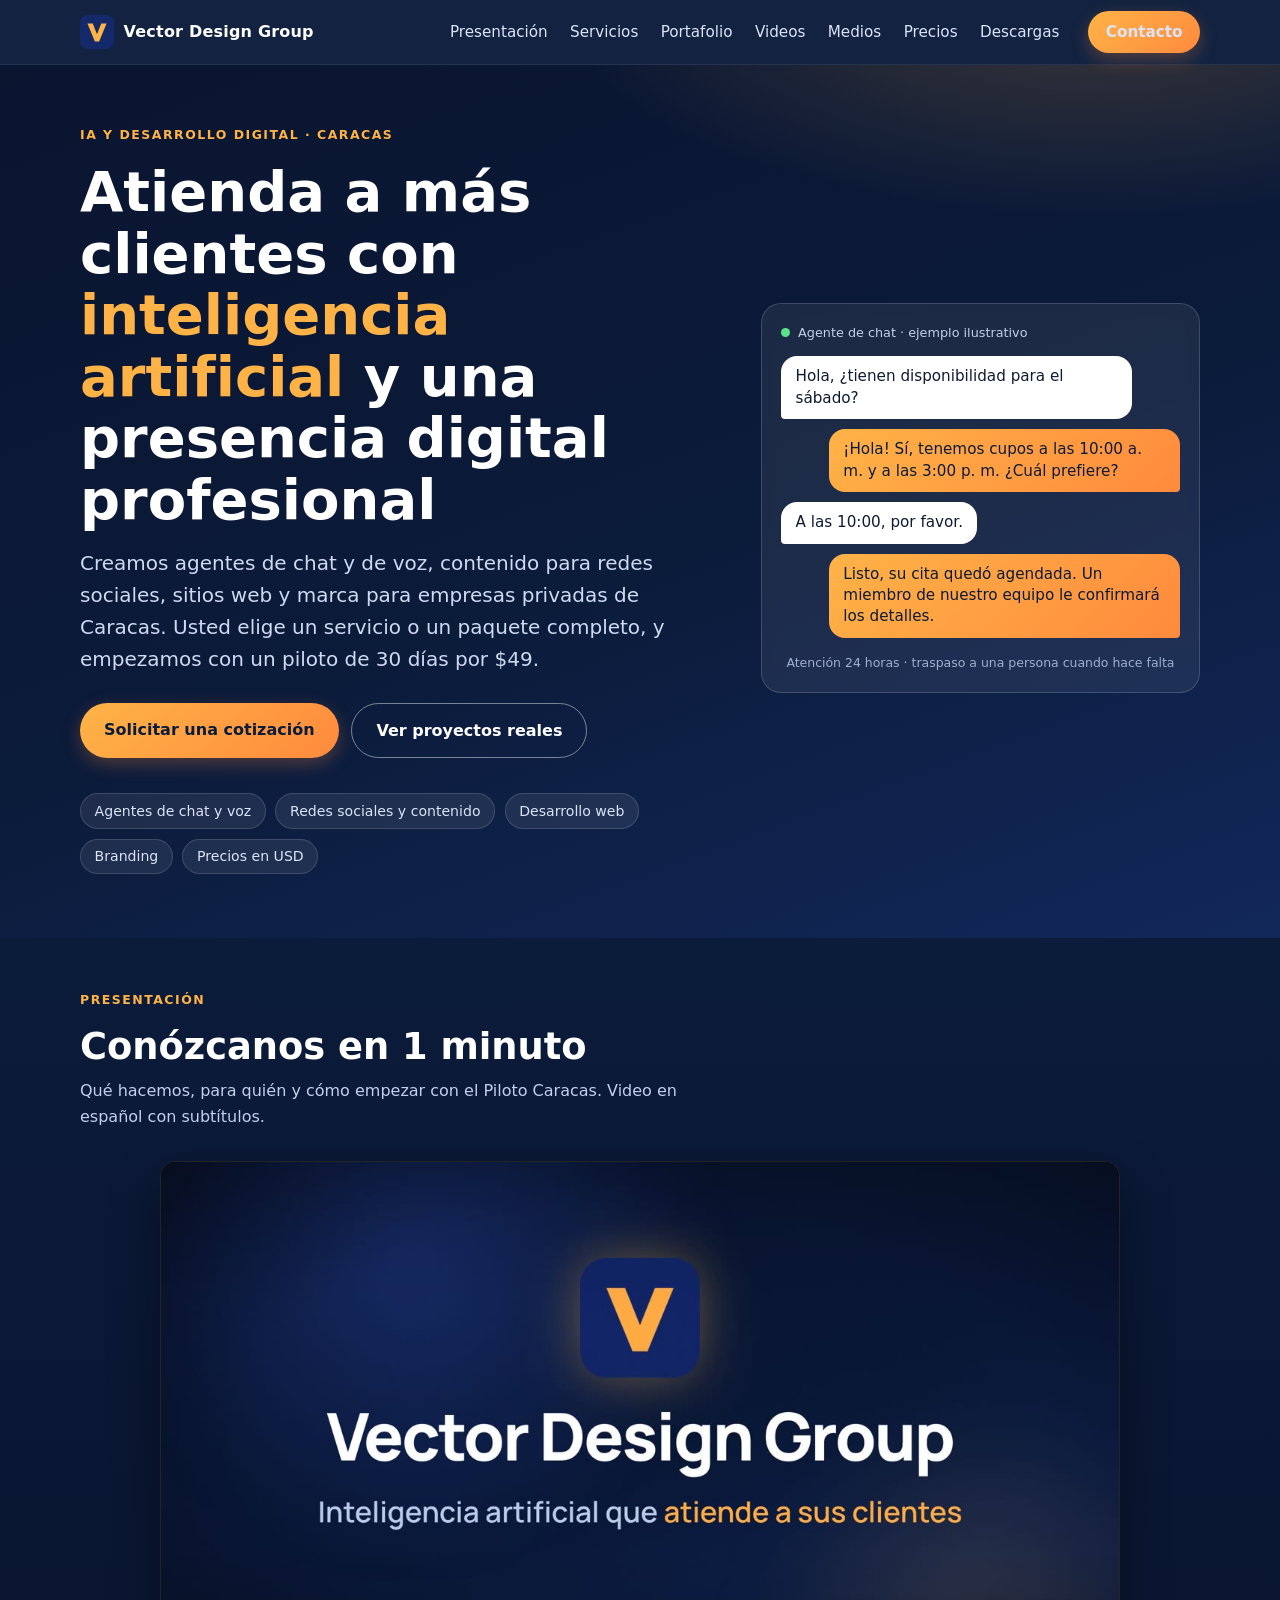
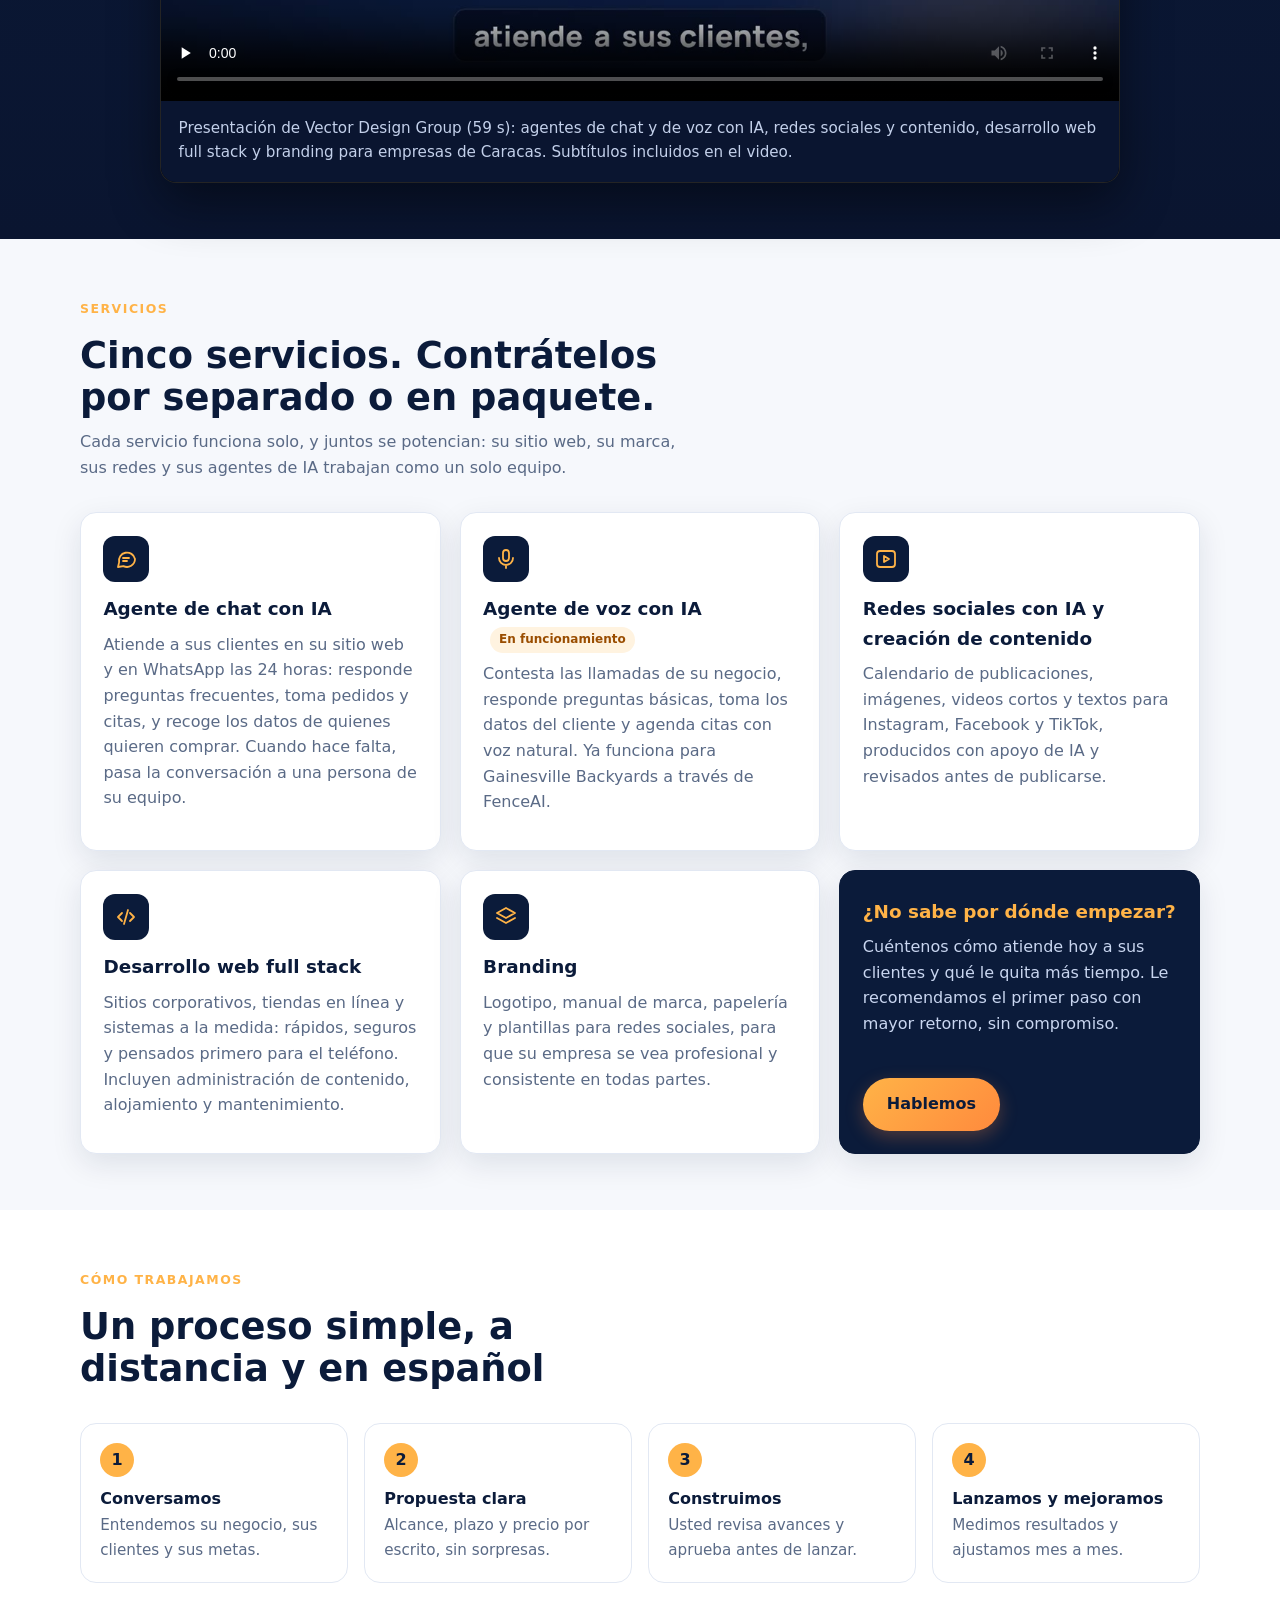
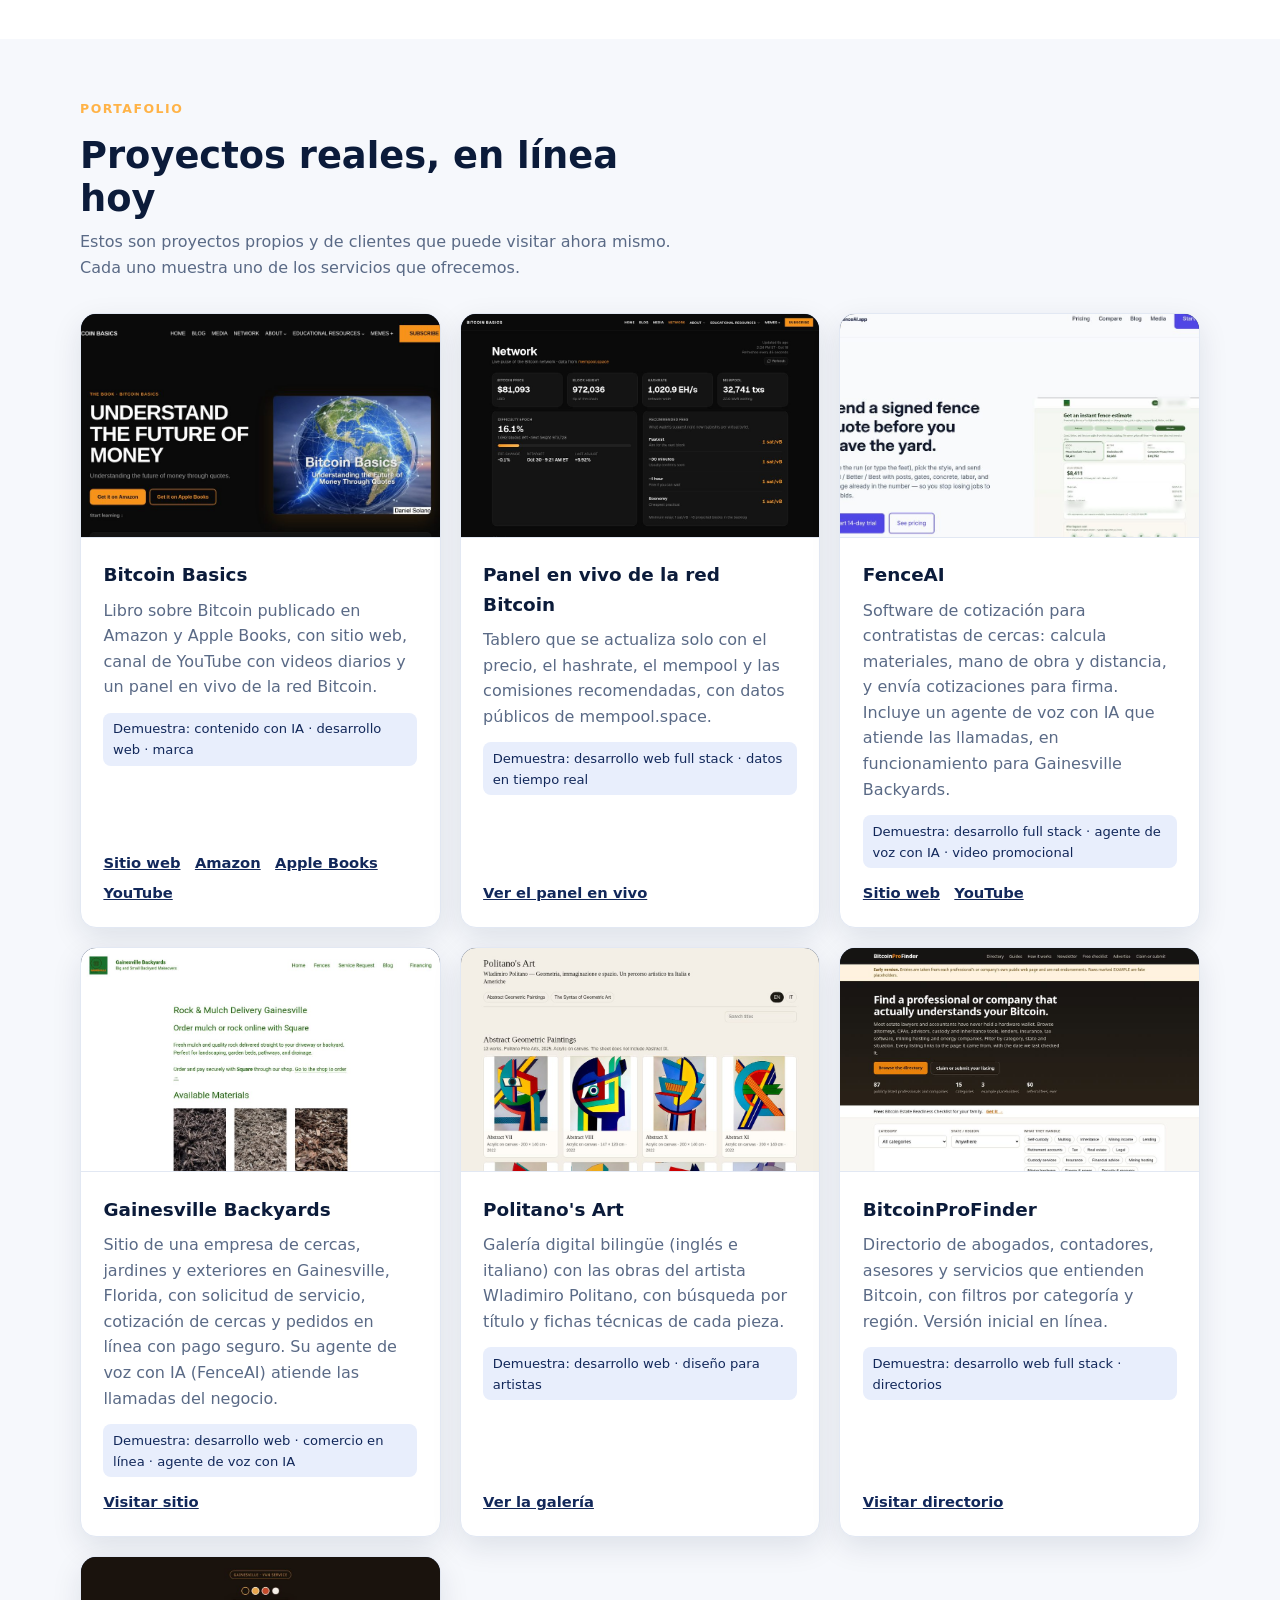
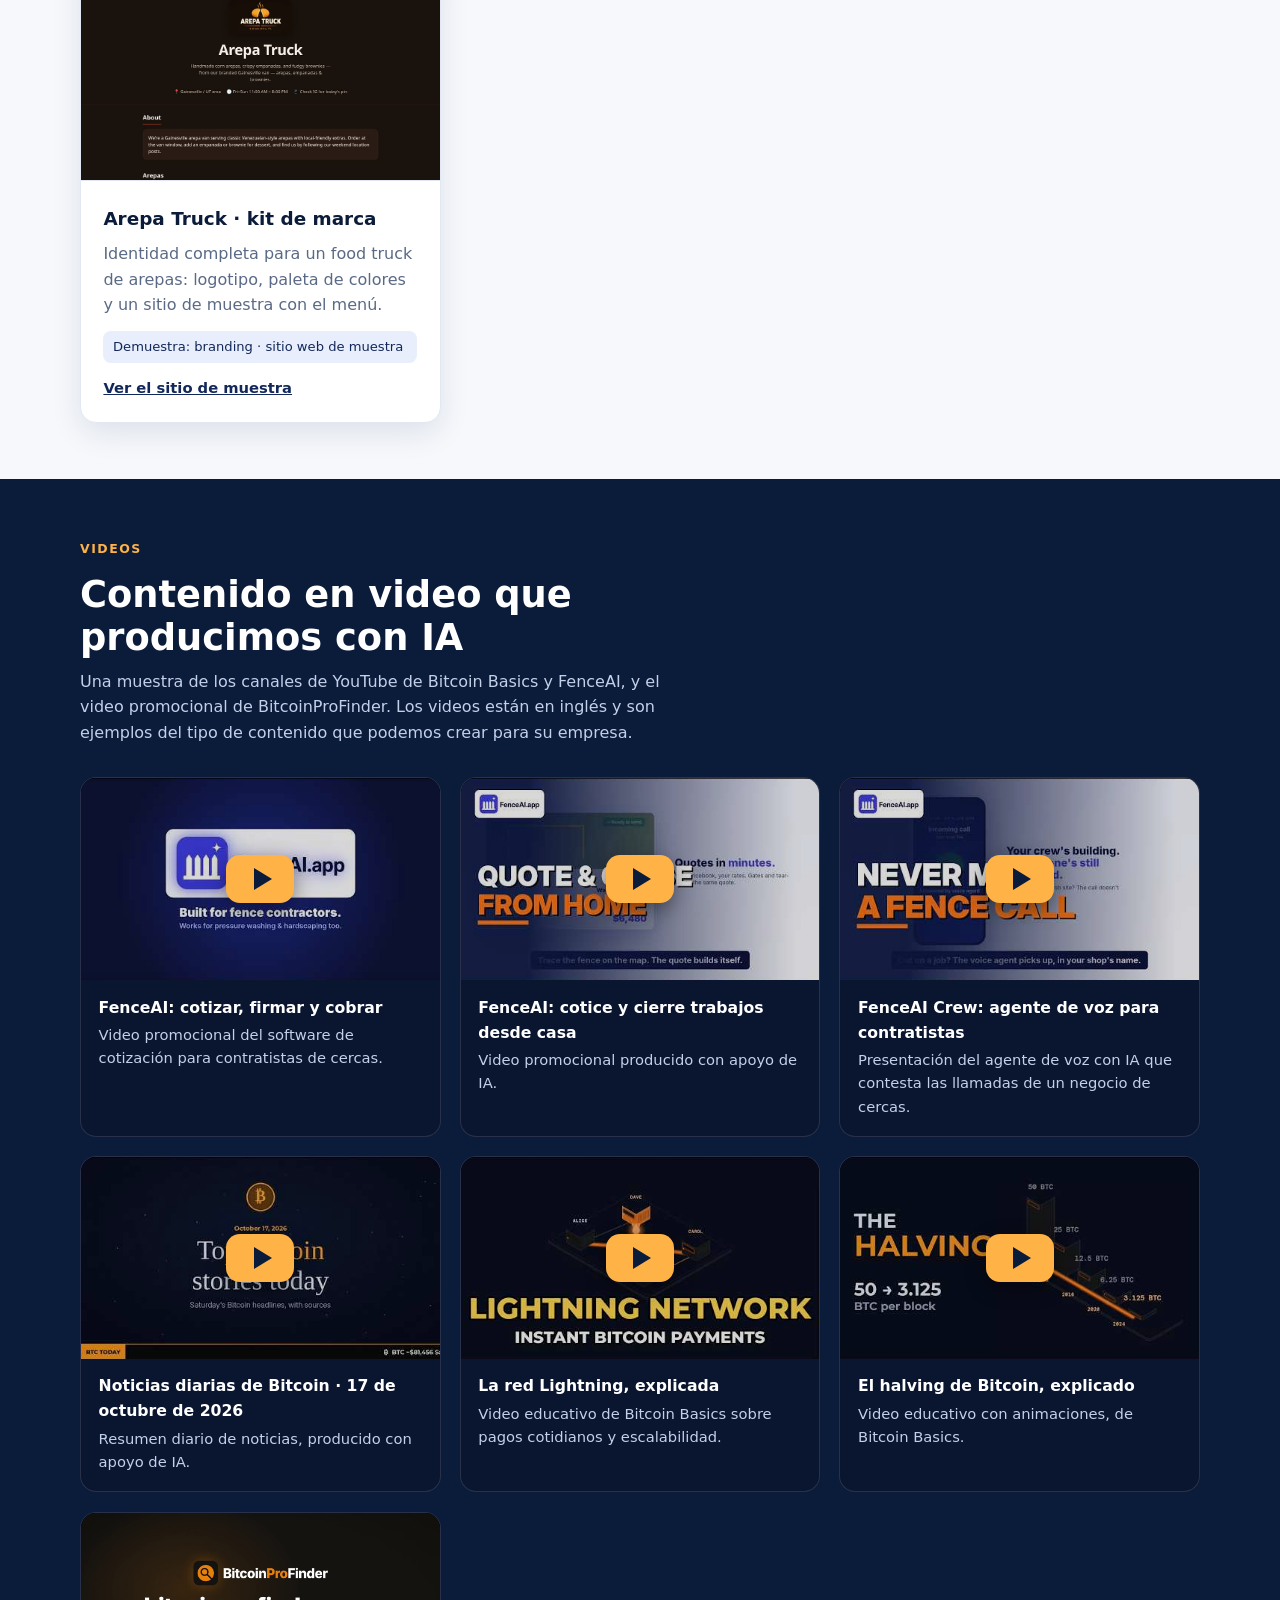
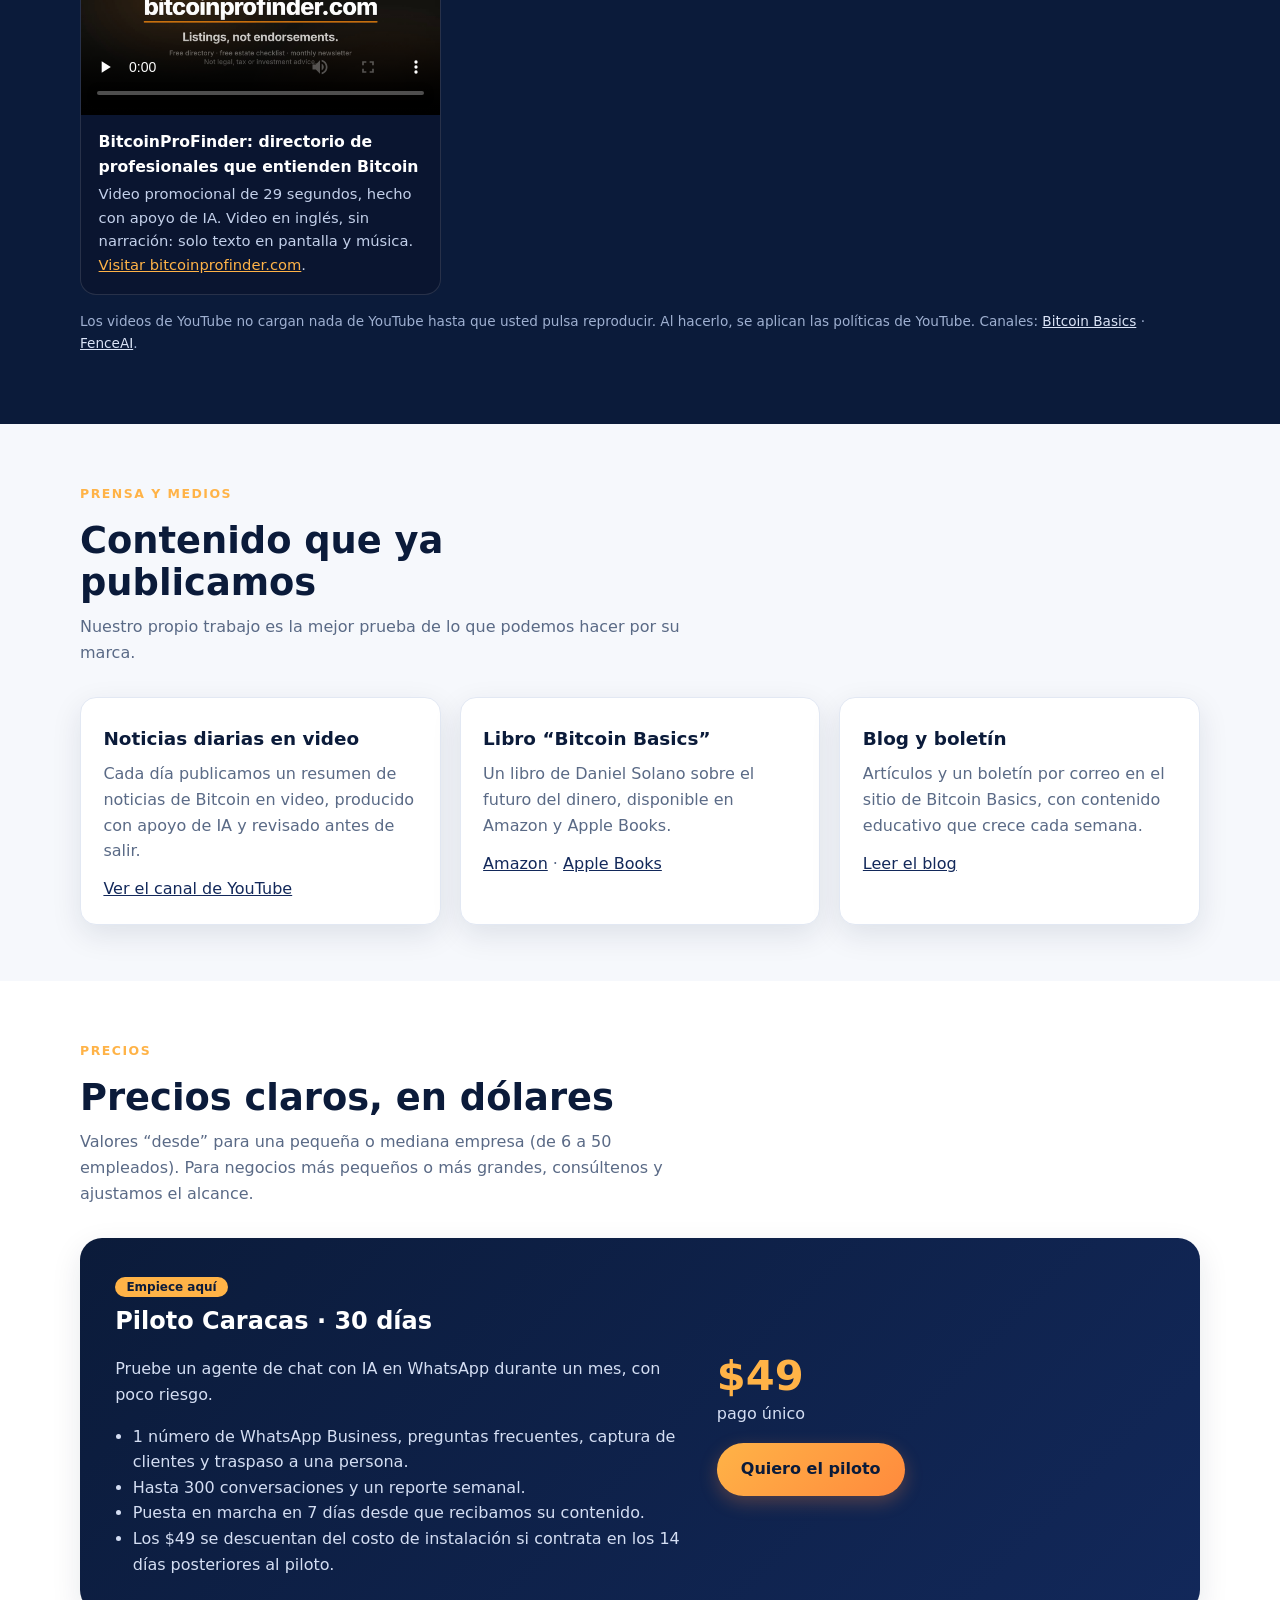
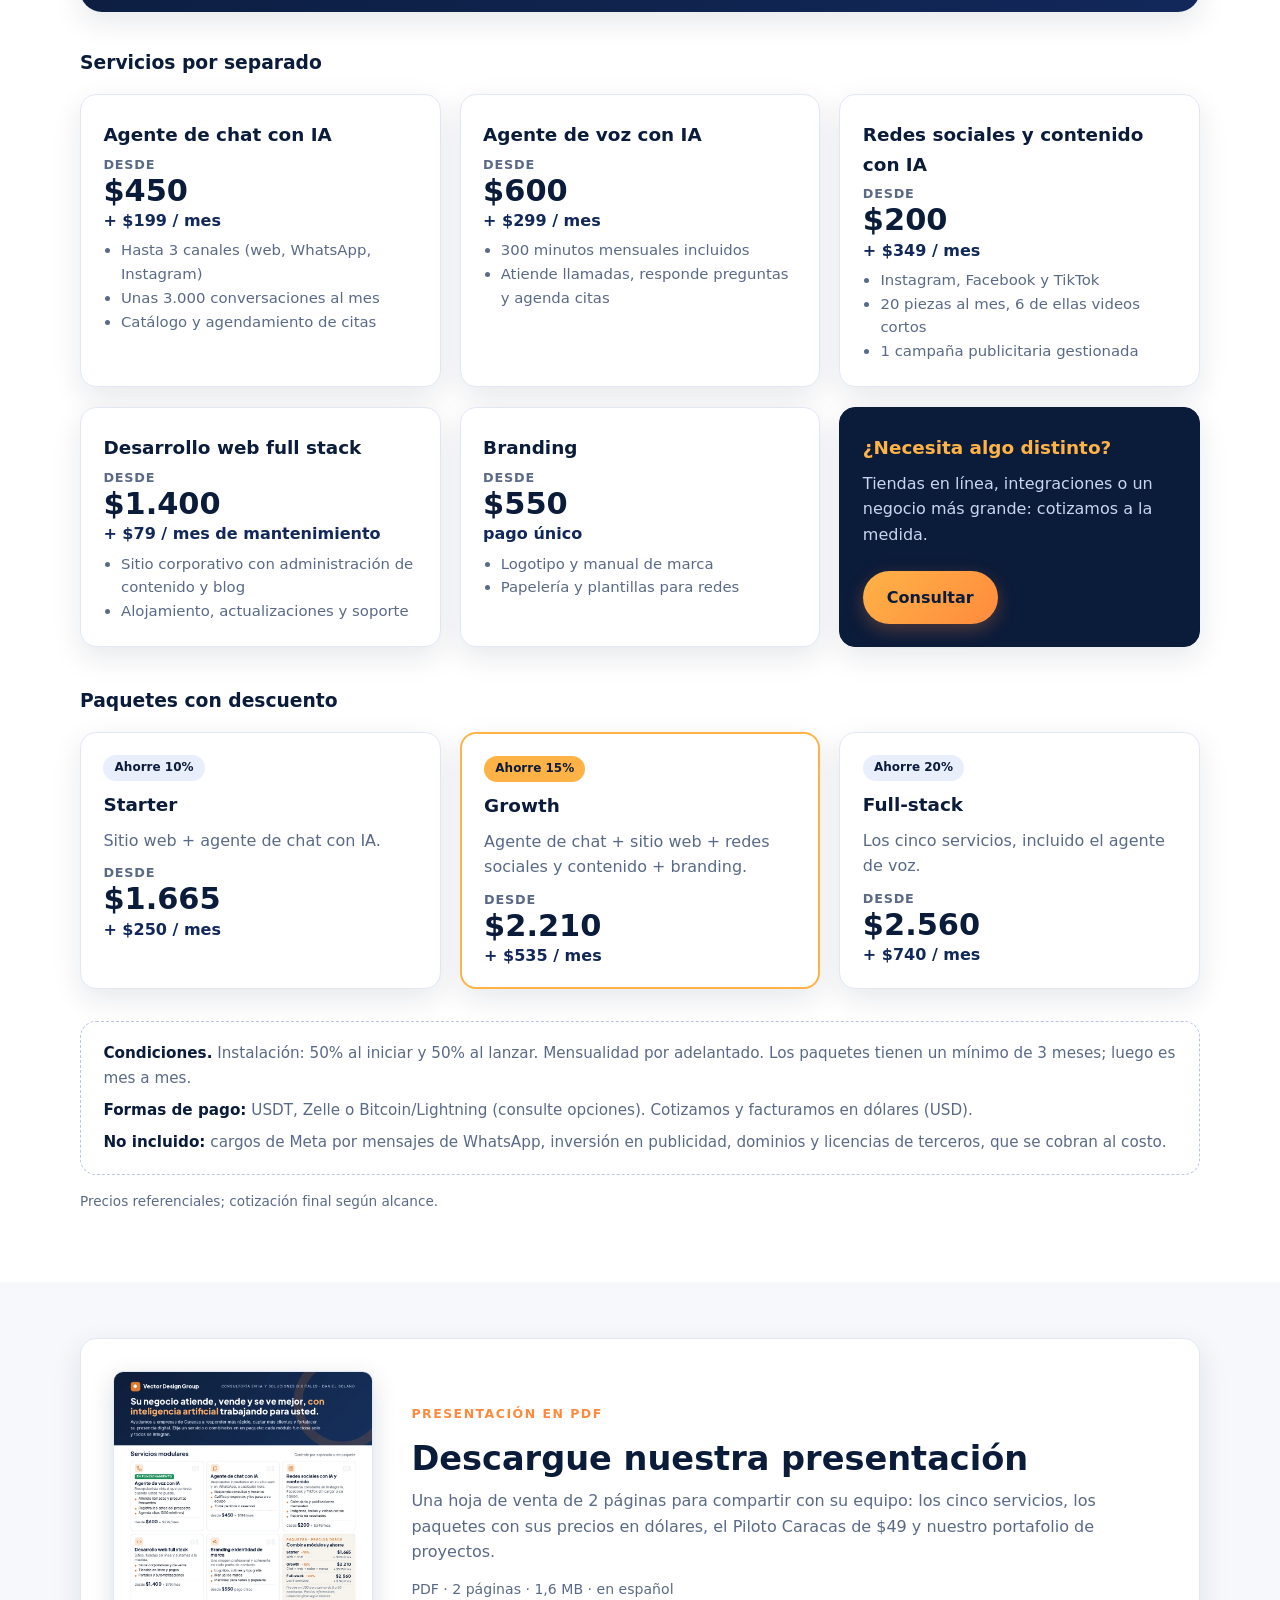
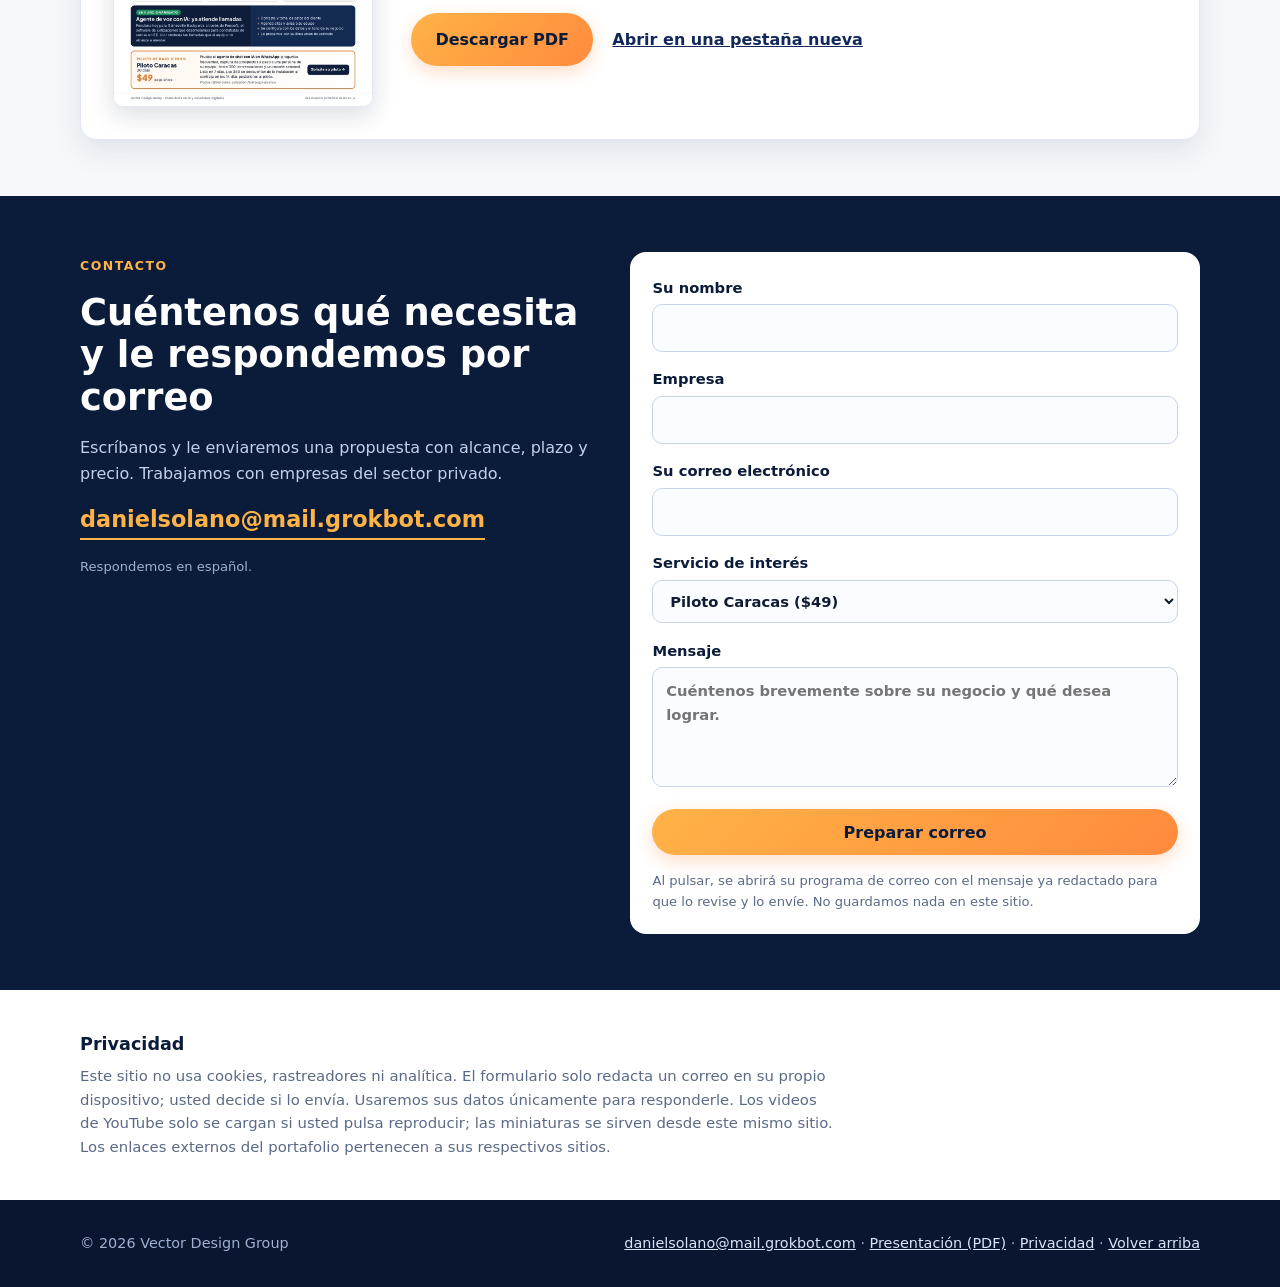
==== commit 1fdf444f: "Agregar descarga de la presentación en PDF (sección, navegación, pie y sitemap)" ====
--- a/index.html
+++ b/index.html
@@ -54,6 +54,7 @@
       <a href="#videos">Videos</a>
       <a href="#medios">Medios</a>
       <a href="#precios">Precios</a>
+      <a href="#descargar">Descargas</a>
       <a class="btn" href="#contacto">Contacto</a>
     </nav>
   </div>
@@ -369,6 +370,27 @@
       <p style="margin:0"><strong>No incluido:</strong> cargos de Meta por mensajes de WhatsApp, inversión en publicidad, dominios y licencias de terceros, que se cobran al costo.</p>
     </div>
     <p class="fine">Precios referenciales; cotización final según alcance.</p>
+  </div>
+</section>
+
+<section id="descargar">
+  <div class="wrap">
+    <div class="dl">
+      <a class="dl-thumb" href="assets/Vector-Design-Group-Presentacion.pdf" target="_blank" rel="noopener" aria-label="Abrir la presentación de Vector Design Group en PDF">
+        <picture>
+          <source srcset="assets/presentacion-preview.webp" type="image/webp">
+          <img src="assets/presentacion-preview.jpg" width="900" height="1165" loading="lazy" decoding="async" alt="Vista previa de la primera página de la presentación de Vector Design Group: servicios, paquetes y precios en dólares.">
+        </picture>
+      </a>
+      <div class="dl-body">
+        <span class="eyebrow dl-eyebrow">Presentación en PDF</span>
+        <h2>Descargue nuestra presentación</h2>
+        <p>Una hoja de venta de 2 páginas para compartir con su equipo: los cinco servicios, los paquetes con sus precios en dólares, el Piloto Caracas de $49 y nuestro portafolio de proyectos.</p>
+        <p class="dl-meta">PDF · 2 páginas · 1,6 MB · en español</p>
+        <p><a class="btn" href="assets/Vector-Design-Group-Presentacion.pdf" download="Vector-Design-Group-Presentacion.pdf">Descargar PDF</a>
+        <a class="dl-alt" href="assets/Vector-Design-Group-Presentacion.pdf" target="_blank" rel="noopener">Abrir en una pestaña nueva</a></p>
+      </div>
+    </div>
   </div>
 </section>
 
@@ -416,7 +438,7 @@
 <footer>
   <div class="wrap foot">
     <span>© 2026 <span data-brand>Vector Design Group</span></span>
-    <span><a href="mailto:danielsolano@mail.grokbot.com">danielsolano@mail.grokbot.com</a> · <a href="#privacidad">Privacidad</a> · <a href="#inicio">Volver arriba</a></span>
+    <span><a href="mailto:danielsolano@mail.grokbot.com">danielsolano@mail.grokbot.com</a> · <a href="assets/Vector-Design-Group-Presentacion.pdf" target="_blank" rel="noopener">Presentación (PDF)</a> · <a href="#privacidad">Privacidad</a> · <a href="#inicio">Volver arriba</a></span>
   </div>
 </footer>
 
--- a/assets/styles.css
+++ b/assets/styles.css
@@ -125,3 +125,17 @@
 .player{margin:0 auto;max-width:960px;background:#000;border-radius:var(--radius);overflow:hidden;border:1px solid rgba(255,255,255,.14);box-shadow:0 20px 50px rgba(0,0,0,.45)}
 .player video,.video video{display:block;width:100%;height:auto;aspect-ratio:16/9;background:#000}
 .player figcaption{padding:.9rem 1.1rem 1.1rem;font-size:.95rem;color:#c3d0ea;background:var(--navy3)}
+
+/* descarga de la presentación */
+.dl{display:grid;gap:1.5rem;align-items:center;background:var(--card);border:1px solid var(--line);border-radius:var(--radius);box-shadow:var(--shadow);padding:1.4rem}
+.dl-thumb{display:block;max-width:300px;width:100%;margin-inline:auto;border-radius:10px;overflow:hidden;border:1px solid var(--line);box-shadow:0 8px 24px rgba(11,27,58,.15);transition:transform .15s}
+.dl-thumb:hover{transform:translateY(-3px)}
+.dl-thumb img{display:block;width:100%;height:auto}
+.dl-body h2{font-size:clamp(1.5rem,4.5vw,2.1rem);line-height:1.15;margin:.2rem 0 .6rem;color:var(--navy)}
+.dl-body p{color:var(--muted);margin:0 0 .8rem}
+.dl-eyebrow{color:var(--accent2)}
+.dl-body .dl-meta{font-size:.88rem}
+.dl-alt{margin-left:.9rem;font-weight:600;display:inline-block;padding:.5rem 0}
+@media(max-width:480px){.dl-alt{margin:.4rem 0 0}}
+@media(min-width:760px){.dl{grid-template-columns:260px 1fr;gap:2.4rem;padding:2rem}}
+@media(prefers-reduced-motion:reduce){.dl-thumb{transition:none}}
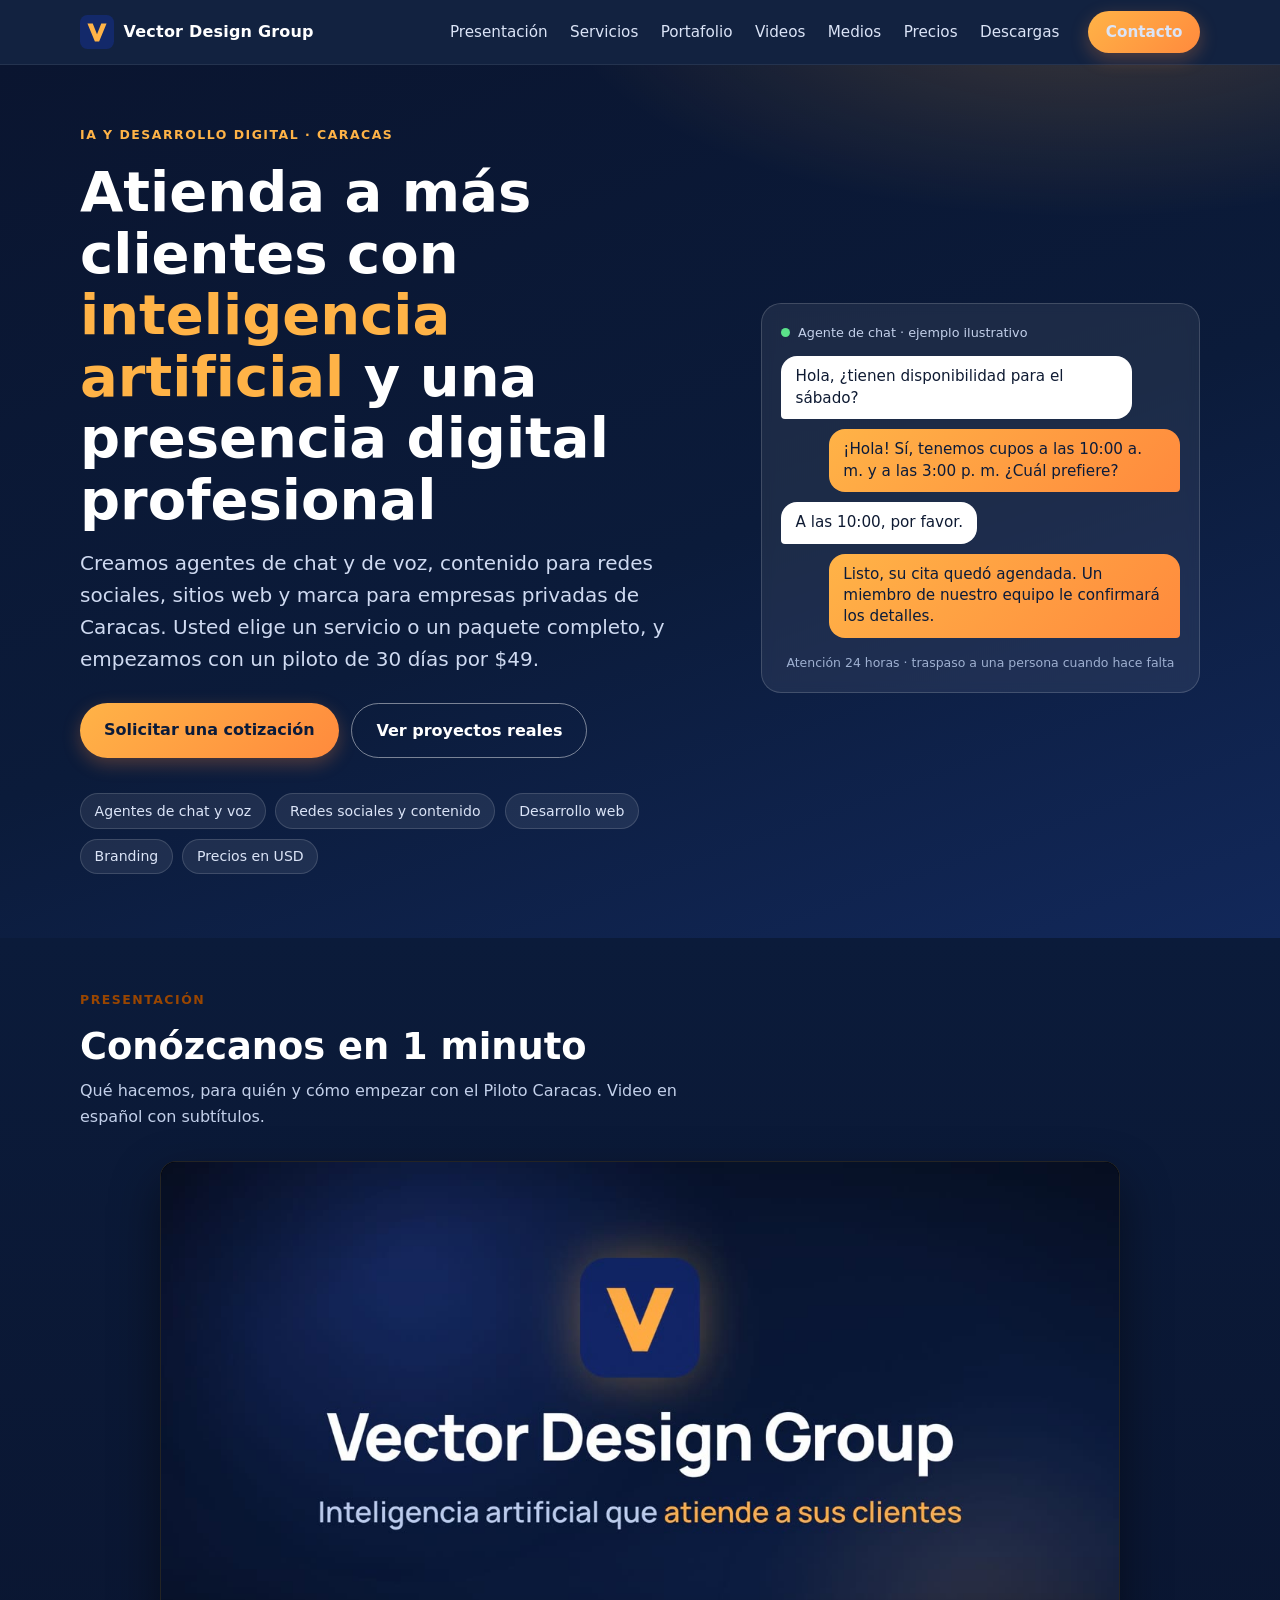
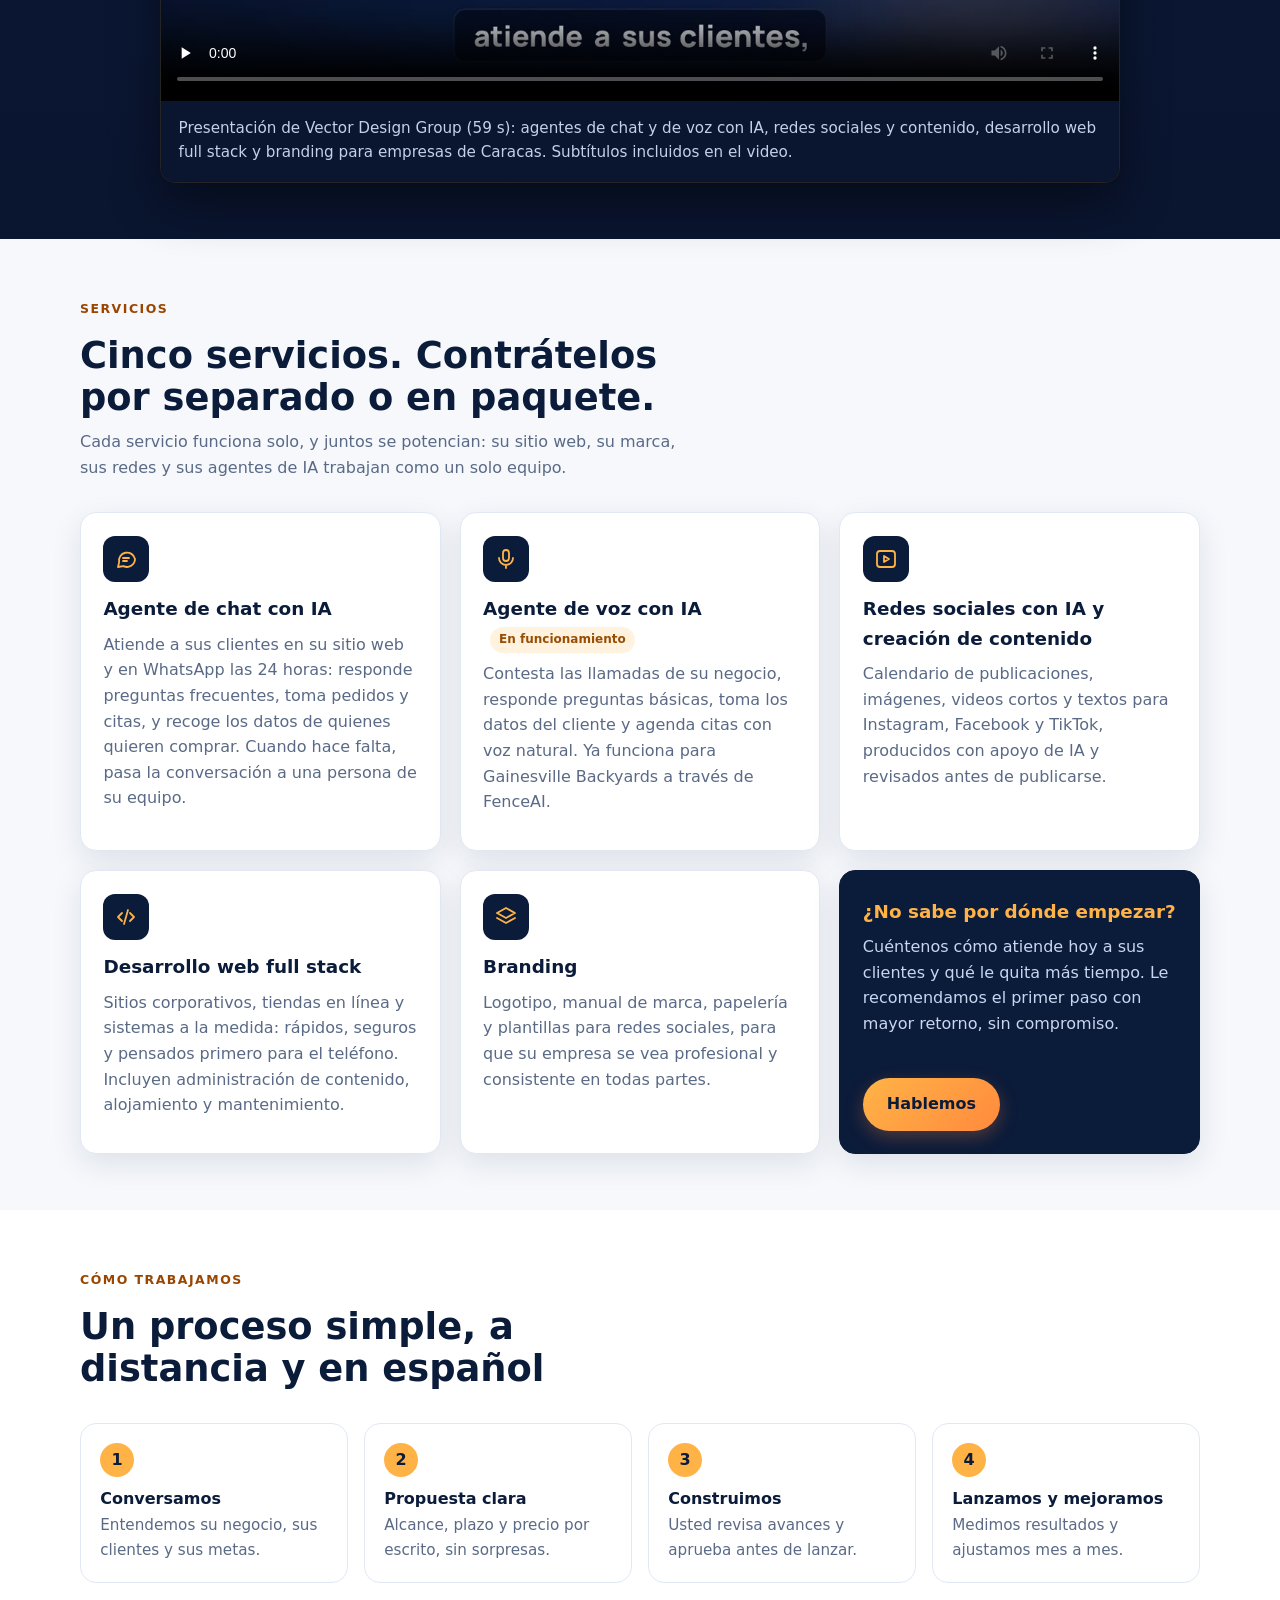
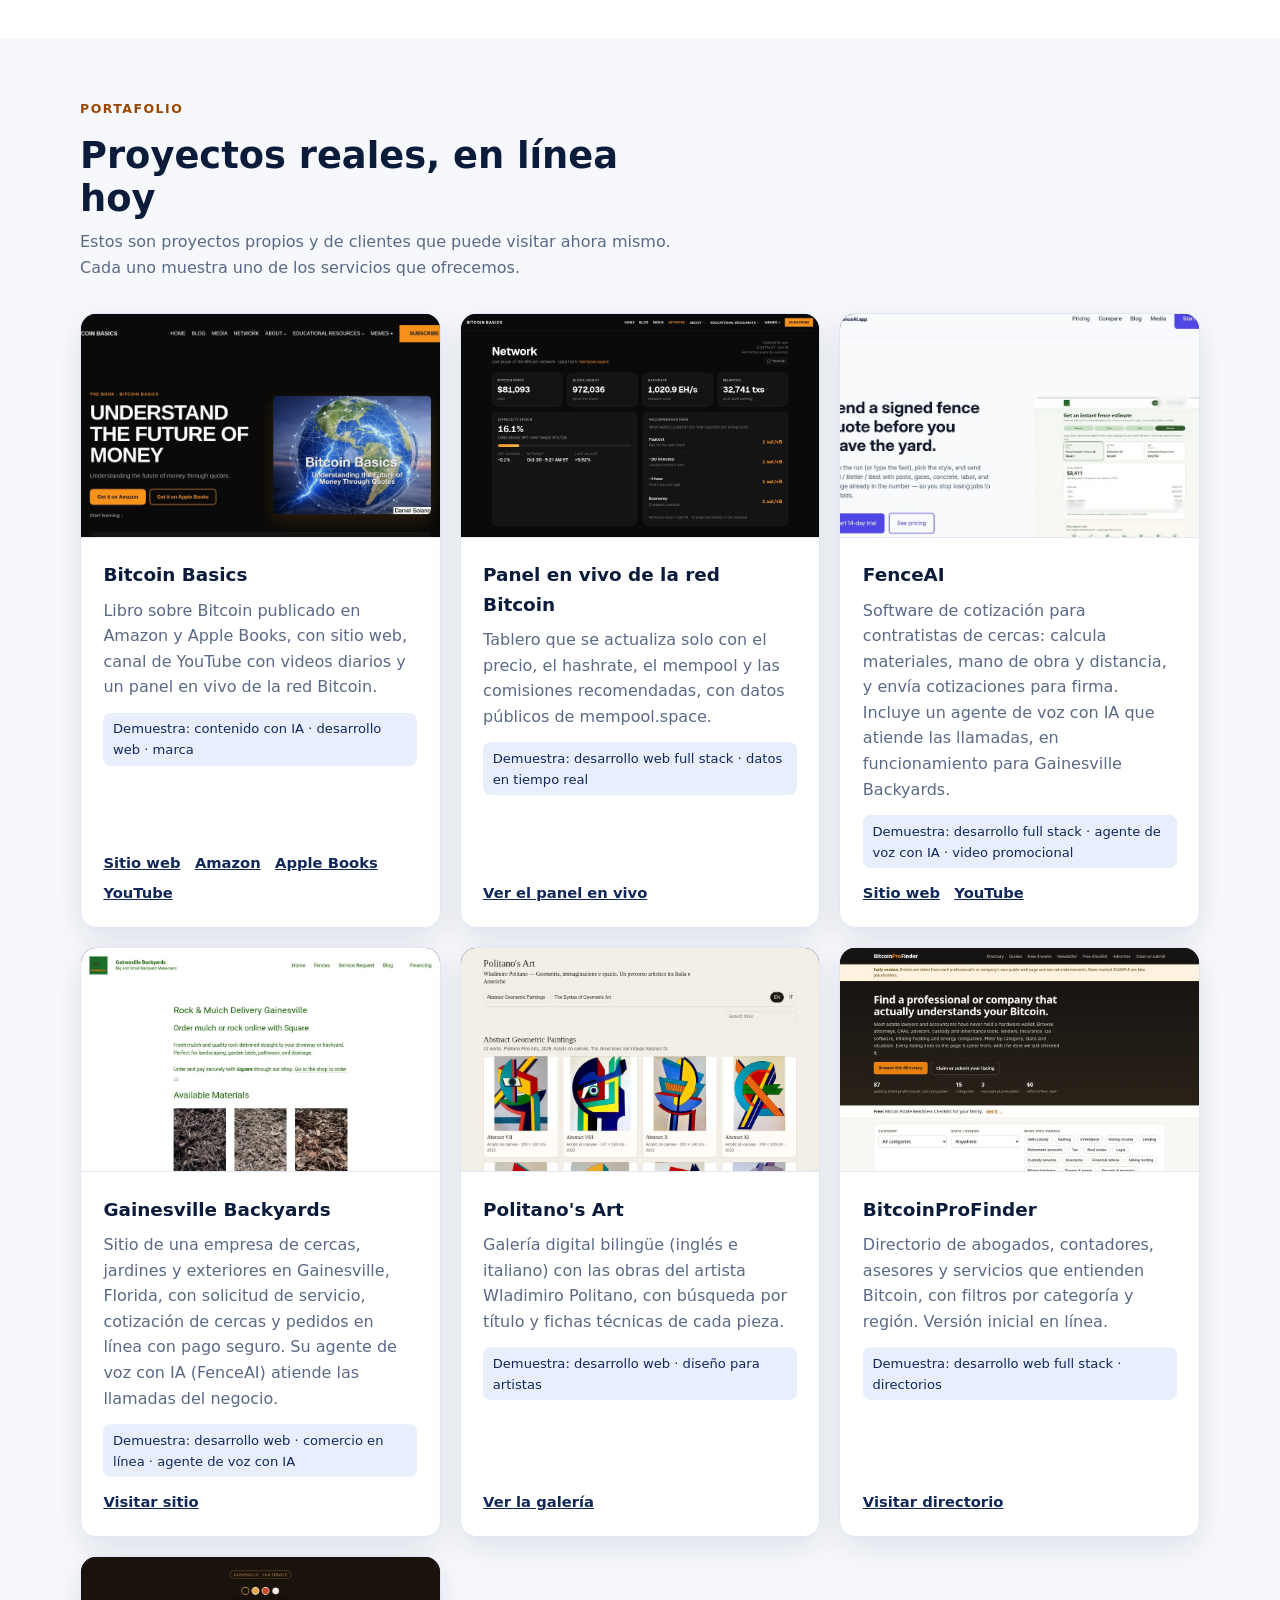
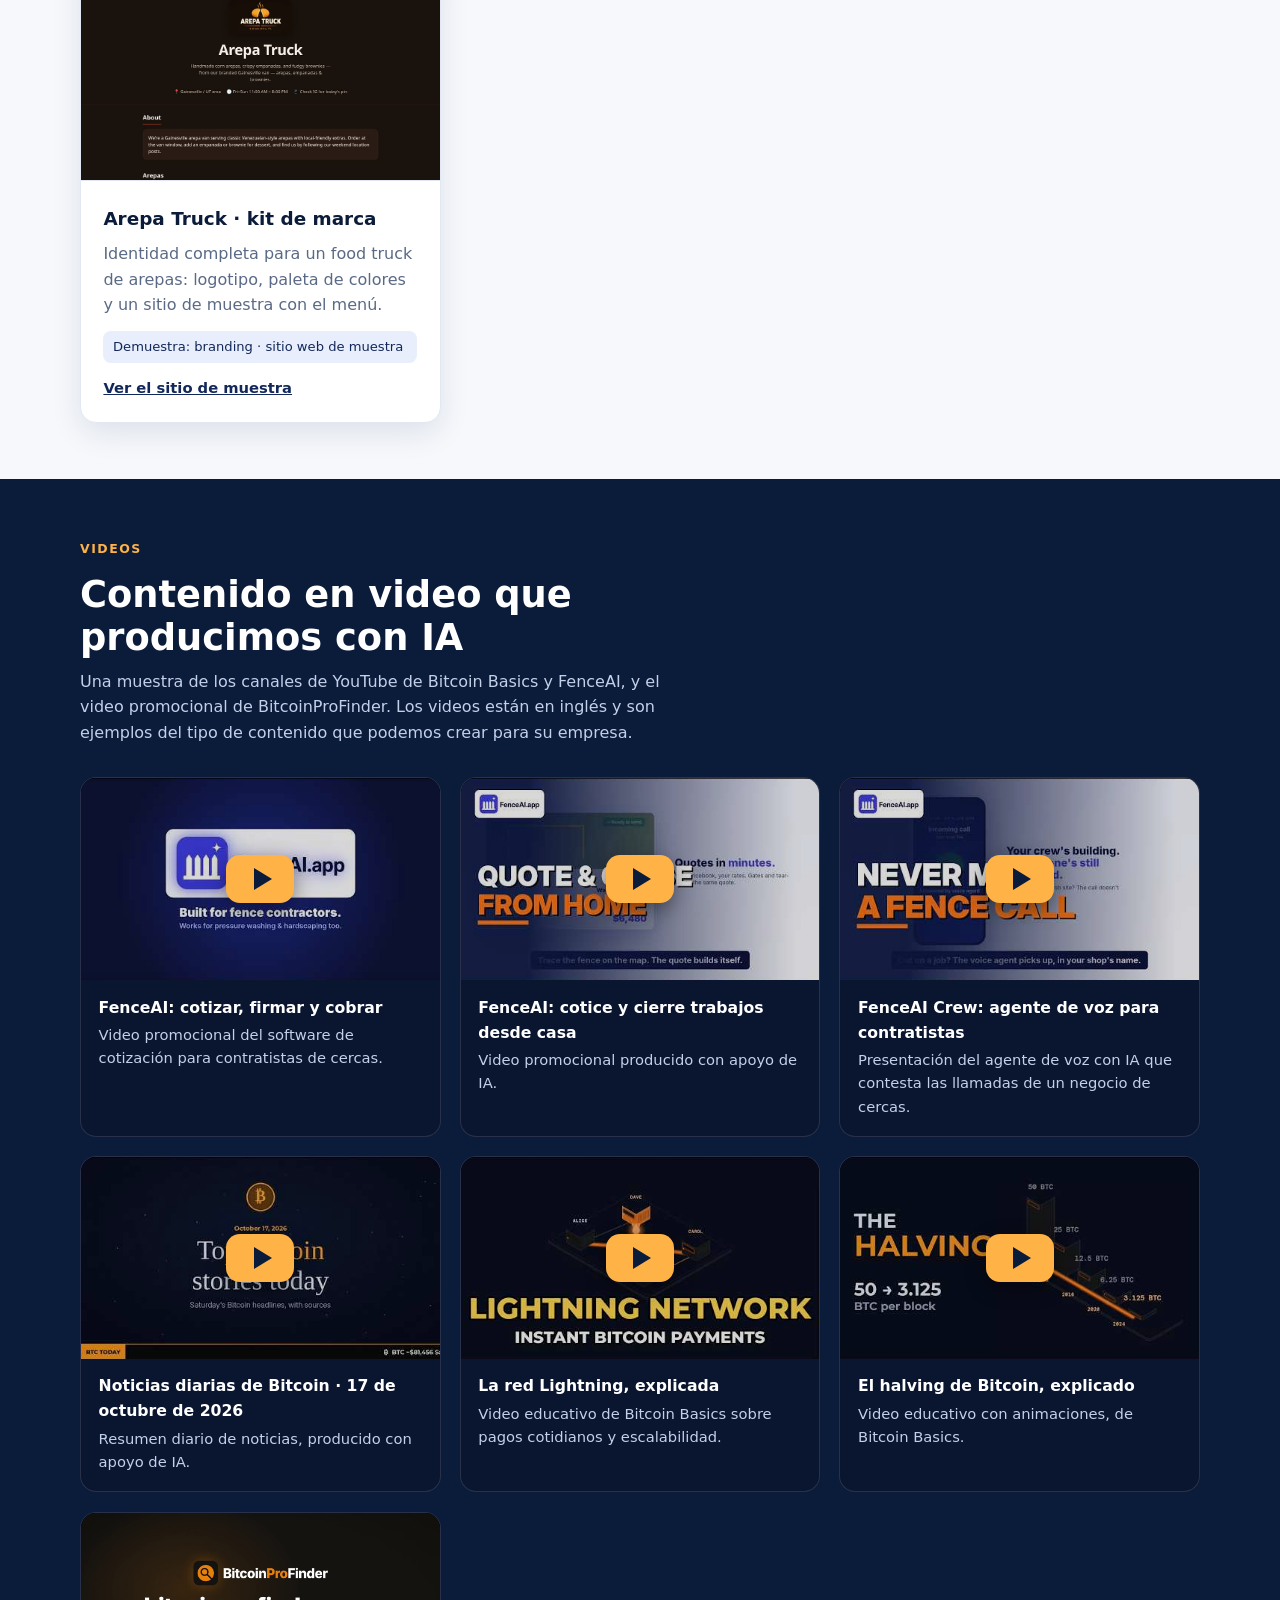
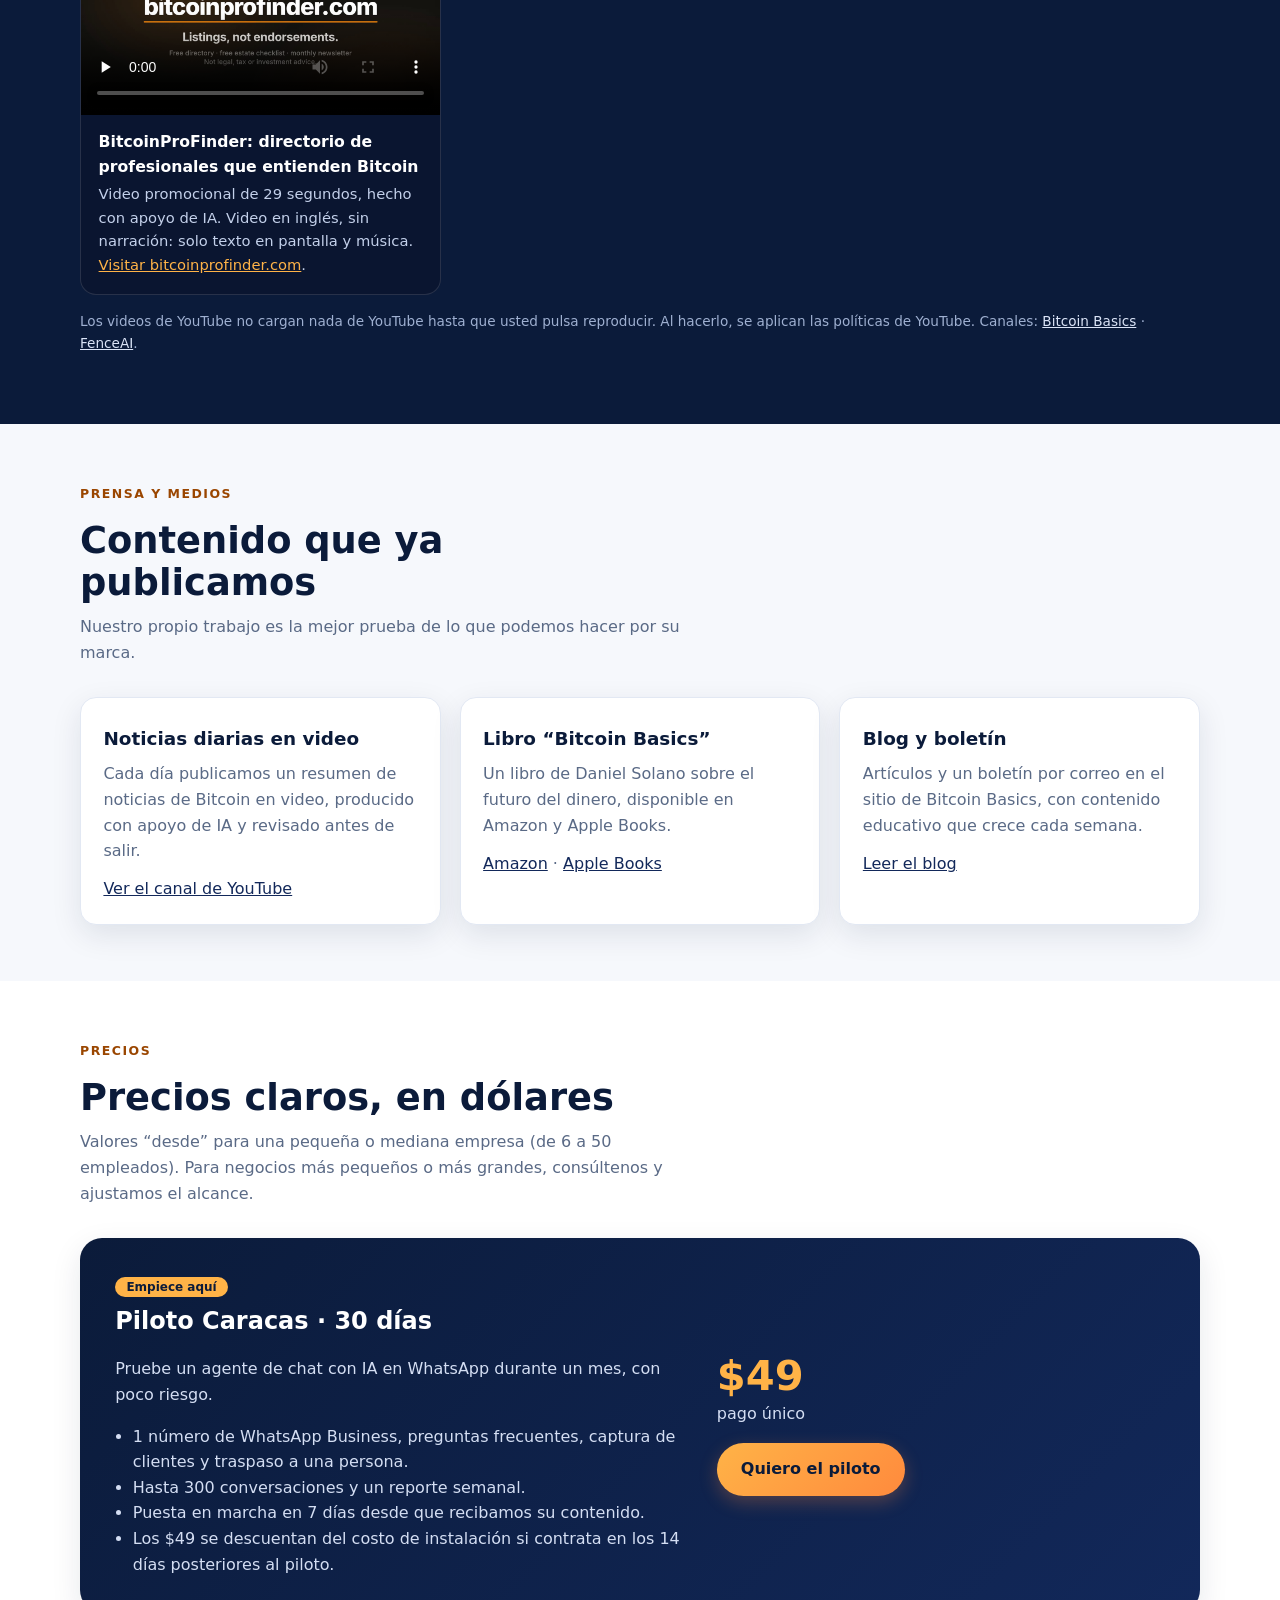
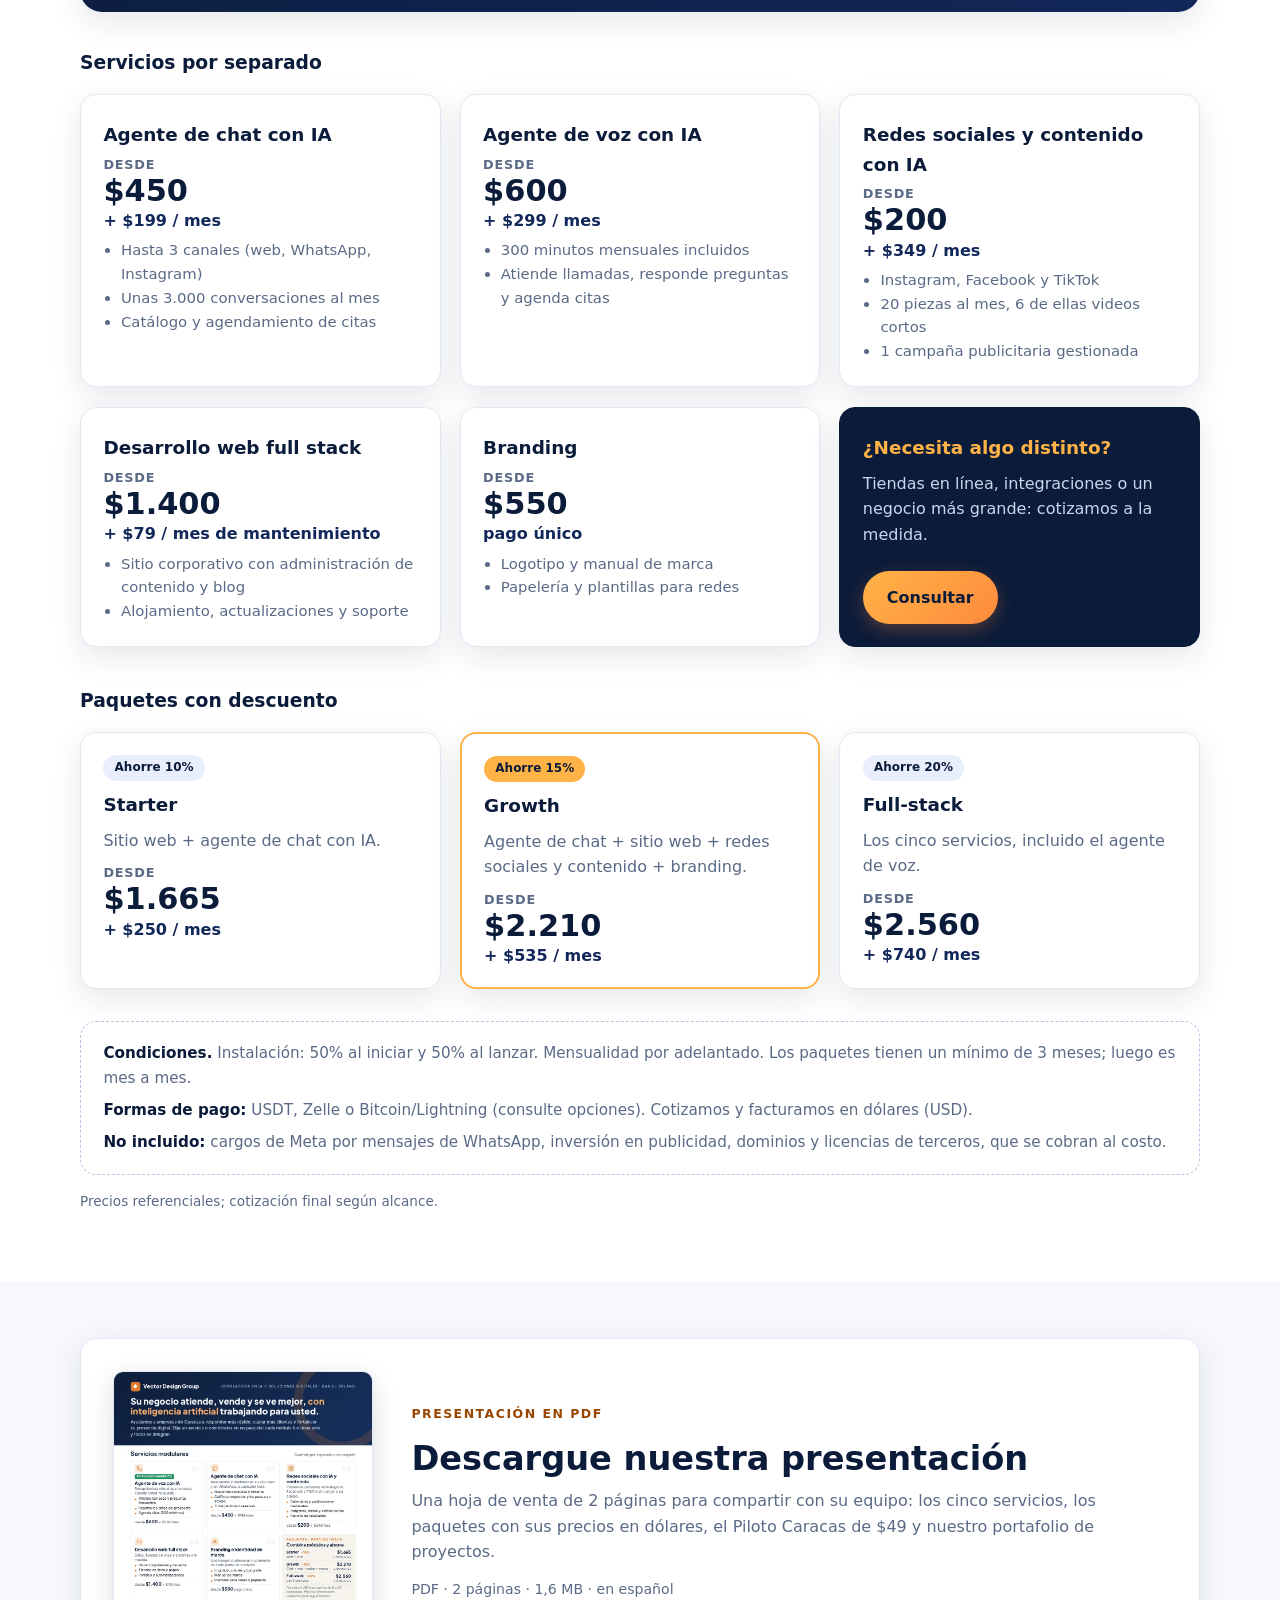
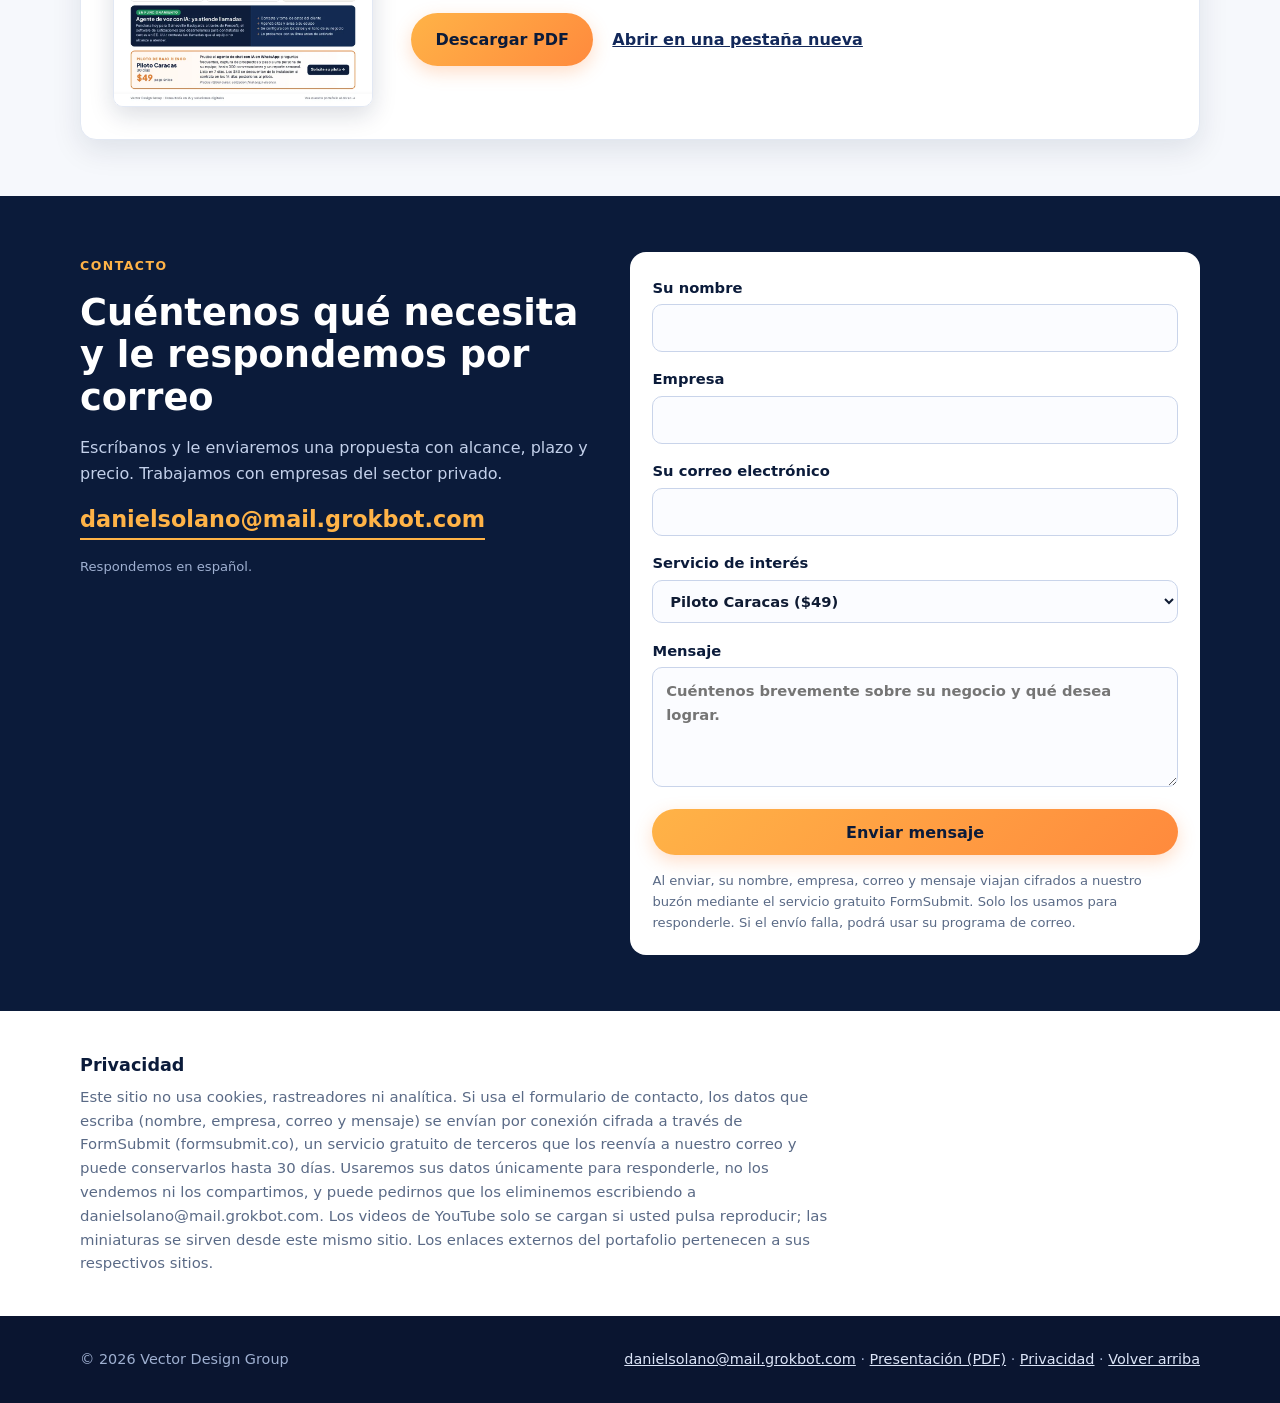
==== commit 2d7c1daf: "Formulario de contacto real (FormSubmit, honeypot, límite de envíos, mensajes en español, respaldo m" ====
--- a/index.html
+++ b/index.html
@@ -42,7 +42,7 @@
 
 <header class="site-header">
   <div class="wrap bar">
-    <a class="brand" href="#inicio" aria-label="Inicio">
+    <a class="brand" href="#inicio">
       <svg viewBox="0 0 64 64" aria-hidden="true"><rect width="64" height="64" rx="14" fill="#13296a"/><path d="M14 16h10l8 20 8-20h10L36 50h-8z" fill="#ffb347"/></svg>
       <span data-brand>Vector Design Group</span>
     </a>
@@ -403,10 +403,15 @@
       <p><a class="mail-big" href="mailto:danielsolano@mail.grokbot.com">danielsolano@mail.grokbot.com</a></p>
       <p class="hint" style="color:#9fb0d1">Respondemos en español.</p>
     </div>
-    <form id="form" action="mailto:danielsolano@mail.grokbot.com" method="post" enctype="text/plain">
-      <div><label for="nombre">Su nombre<input id="nombre" name="nombre" autocomplete="name" required></label></div>
-      <div><label for="empresa">Empresa<input id="empresa" name="empresa" autocomplete="organization"></label></div>
-      <div><label for="correo">Su correo electrónico<input id="correo" name="correo" type="email" autocomplete="email" required></label></div>
+    <form id="form" action="https://formsubmit.co/18d09dc0ce548ac0be06049774570b57" method="POST" novalidate>
+      <input type="hidden" name="_subject" value="Consulta desde el sitio web de Vector Design Group">
+      <input type="hidden" name="_captcha" value="false">
+      <input type="hidden" name="_template" value="table">
+      <input type="hidden" name="_next" value="https://vectordesigngroup.github.io/consultoria-ia-es/?enviado=1#contacto">
+      <div class="hp" aria-hidden="true"><label>No llenar este campo<input type="text" name="_honey" tabindex="-1" autocomplete="off"></label></div>
+      <div><label for="nombre">Su nombre<input id="nombre" name="nombre" autocomplete="name" required maxlength="100"></label></div>
+      <div><label for="empresa">Empresa<input id="empresa" name="empresa" autocomplete="organization" maxlength="100"></label></div>
+      <div><label for="correo">Su correo electrónico<input id="correo" name="email" type="email" autocomplete="email" required maxlength="150"></label></div>
       <div><label for="servicio">Servicio de interés
         <select id="servicio" name="servicio">
           <option>Piloto Caracas ($49)</option>
@@ -420,9 +425,10 @@
           <option>Paquete Full-stack</option>
           <option>No estoy seguro, necesito orientación</option>
         </select></label></div>
-      <div><label for="mensaje">Mensaje<textarea id="mensaje" name="mensaje" placeholder="Cuéntenos brevemente sobre su negocio y qué desea lograr."></textarea></label></div>
-      <button class="btn" type="submit">Preparar correo</button>
-      <p class="hint">Al pulsar, se abrirá su programa de correo con el mensaje ya redactado para que lo revise y lo envíe. No guardamos nada en este sitio.</p>
+      <div><label for="mensaje">Mensaje<textarea id="mensaje" name="mensaje" maxlength="2000" placeholder="Cuéntenos brevemente sobre su negocio y qué desea lograr."></textarea></label></div>
+      <button class="btn" type="submit" id="enviar">Enviar mensaje</button>
+      <p id="form-status" class="form-status" role="status" aria-live="polite" tabindex="-1"></p>
+      <p class="hint">Al enviar, su nombre, empresa, correo y mensaje viajan cifrados a nuestro buzón mediante el servicio gratuito FormSubmit. Solo los usamos para responderle. Si el envío falla, podrá usar su programa de correo.</p>
     </form>
   </div>
 </section>
@@ -430,7 +436,7 @@
 <section class="privacy" id="privacidad">
   <div class="wrap">
     <h2>Privacidad</h2>
-    <p>Este sitio no usa cookies, rastreadores ni analítica. El formulario solo redacta un correo en su propio dispositivo; usted decide si lo envía. Usaremos sus datos únicamente para responderle. Los videos de YouTube solo se cargan si usted pulsa reproducir; las miniaturas se sirven desde este mismo sitio. Los enlaces externos del portafolio pertenecen a sus respectivos sitios.</p>
+    <p>Este sitio no usa cookies, rastreadores ni analítica. Si usa el formulario de contacto, los datos que escriba (nombre, empresa, correo y mensaje) se envían por conexión cifrada a través de FormSubmit (formsubmit.co), un servicio gratuito de terceros que los reenvía a nuestro correo y puede conservarlos hasta 30 días. Usaremos sus datos únicamente para responderle, no los vendemos ni los compartimos, y puede pedirnos que los eliminemos escribiendo a danielsolano@mail.grokbot.com. Los videos de YouTube solo se cargan si usted pulsa reproducir; las miniaturas se sirven desde este mismo sitio. Los enlaces externos del portafolio pertenecen a sus respectivos sitios.</p>
   </div>
 </section>
 </main>
@@ -470,16 +476,43 @@
   const s = document.getElementById("servicio"); [...s.options].forEach(o => { if (o.text === a.dataset.interest) s.value = o.value || o.text; });
 }));
 
-// Formulario: redacta un correo (mailto), sin servicios de terceros
-document.getElementById("form").addEventListener("submit", e => {
-  e.preventDefault();
+// Formulario: envío real vía FormSubmit (AJAX) con respaldo por correo (mailto)
+(function () {
+  const form = document.getElementById("form"), st = document.getElementById("form-status"), btn = document.getElementById("enviar");
+  const t0 = Date.now(), KEY = "vdg_sends", LIMIT = 3, WINDOW = 3600e3, COOLDOWN = 30e3;
   const v = id => document.getElementById(id).value.trim();
-  const asunto = "Consulta desde el sitio web: " + v("servicio");
-  const cuerpo = "Hola,\n\nMi nombre es " + v("nombre") + (v("empresa") ? " y represento a " + v("empresa") : "") + ".\n" +
-    "Me interesa: " + v("servicio") + ".\n\n" + (v("mensaje") ? v("mensaje") + "\n\n" : "") +
-    "Mi correo de contacto: " + v("correo") + "\n\nGracias.\n(Enviado desde el sitio de " + BRAND + ")";
-  location.href = "mailto:" + EMAIL + "?subject=" + encodeURIComponent(asunto) + "&body=" + encodeURIComponent(cuerpo);
-});
+  const say = (msg, ok, html) => { st.className = "form-status " + (ok ? "ok" : "err"); if (html) st.innerHTML = msg; else st.textContent = msg; st.focus(); };
+  const mailto = () => {
+    const asunto = "Consulta desde el sitio web: " + v("servicio");
+    const cuerpo = "Hola,\n\nMi nombre es " + v("nombre") + (v("empresa") ? " y represento a " + v("empresa") : "") + ".\n" +
+      "Me interesa: " + v("servicio") + ".\n\n" + (v("mensaje") ? v("mensaje") + "\n\n" : "") +
+      "Mi correo de contacto: " + v("correo") + "\n\nGracias.\n(Enviado desde el sitio de " + BRAND + ")";
+    return "mailto:" + EMAIL + "?subject=" + encodeURIComponent(asunto) + "&body=" + encodeURIComponent(cuerpo);
+  };
+  const recent = () => { try { return JSON.parse(localStorage.getItem(KEY) || "[]").filter(t => Date.now() - t < WINDOW); } catch (e) { return []; } };
+  if (/[?&]enviado=1/.test(location.search)) say("¡Gracias! Recibimos su mensaje y le responderemos por correo en un máximo de 1 día hábil.", true);
+  form.addEventListener("submit", async e => {
+    e.preventDefault();
+    if (!form.reportValidity()) return;
+    if (form.elements._honey.value) { say("¡Gracias! Recibimos su mensaje.", true); form.reset(); return; } // robot: se ignora en silencio
+    if (Date.now() - t0 < 3000) { say("Por favor, revise sus datos e intente de nuevo en unos segundos.", false); return; }
+    const r = recent();
+    if (r.length >= LIMIT || (r.length && Date.now() - r[r.length - 1] < COOLDOWN)) { say("Ya enviamos varios mensajes desde este dispositivo. Espere un momento o escríbanos a " + EMAIL + ".", false); return; }
+    btn.disabled = true; btn.textContent = "Enviando…";
+    try {
+      const body = { nombre: v("nombre"), empresa: v("empresa"), email: v("correo"), servicio: v("servicio"), mensaje: v("mensaje"),
+        _subject: "Consulta desde el sitio web: " + v("servicio"), _template: "table", _captcha: "false", _honey: "" };
+      const res = await fetch(form.action.replace("formsubmit.co/", "formsubmit.co/ajax/"), { method: "POST", headers: { "Content-Type": "application/json", "Accept": "application/json" }, body: JSON.stringify(body) });
+      const data = await res.json().catch(() => ({}));
+      if (!res.ok || String(data.success) !== "true") throw new Error("send");
+      r.push(Date.now()); try { localStorage.setItem(KEY, JSON.stringify(r)); } catch (e) {}
+      form.reset();
+      say("¡Gracias! Recibimos su mensaje y le responderemos por correo en un máximo de 1 día hábil.", true);
+    } catch (err) {
+      say('No pudimos enviar su mensaje en este momento. Puede <a href="' + mailto().replace(/"/g, "&quot;") + '">enviarlo desde su programa de correo</a> o escribirnos a ' + EMAIL + ".", false, true);
+    } finally { btn.disabled = false; btn.textContent = "Enviar mensaje"; }
+  });
+})();
 </script>
 </body>
 </html>
--- a/assets/styles.css
+++ b/assets/styles.css
@@ -28,7 +28,7 @@
 .btn.dark{background:var(--navy);color:#fff;box-shadow:none}
 /* hero */
 .hero{background:radial-gradient(900px 400px at 85% -10%,rgba(255,179,71,.22),transparent 60%),linear-gradient(160deg,var(--navy3),var(--navy) 55%,var(--navy2));color:#fff;padding:3.5rem 0 4rem}
-.eyebrow{display:inline-block;color:var(--accent);font-weight:700;letter-spacing:.12em;text-transform:uppercase;font-size:.78rem;margin-bottom:.8rem}
+.eyebrow{display:inline-block;color:#9a4600;font-weight:700;letter-spacing:.12em;text-transform:uppercase;font-size:.78rem;margin-bottom:.8rem}
 .hero h1{font-size:clamp(2rem,6.5vw,3.5rem);line-height:1.1;margin:.2rem 0 1rem;max-width:18ch}
 .hero h1 em{font-style:normal;color:var(--accent)}
 .hero p.lead{font-size:clamp(1.05rem,2.6vw,1.25rem);color:#cfdaf1;max-width:56ch;margin:0 0 1.8rem}
@@ -133,9 +133,13 @@
 .dl-thumb img{display:block;width:100%;height:auto}
 .dl-body h2{font-size:clamp(1.5rem,4.5vw,2.1rem);line-height:1.15;margin:.2rem 0 .6rem;color:var(--navy)}
 .dl-body p{color:var(--muted);margin:0 0 .8rem}
-.dl-eyebrow{color:var(--accent2)}
+.dl-eyebrow{color:#9a4600}
 .dl-body .dl-meta{font-size:.88rem}
 .dl-alt{margin-left:.9rem;font-weight:600;display:inline-block;padding:.5rem 0}
 @media(max-width:480px){.dl-alt{margin:.4rem 0 0}}
 @media(min-width:760px){.dl{grid-template-columns:260px 1fr;gap:2.4rem;padding:2rem}}
 @media(prefers-reduced-motion:reduce){.dl-thumb{transition:none}}
+
+.hero .eyebrow,.dark-sec .eyebrow,.pilot .eyebrow{color:var(--accent)}
+.hp{position:absolute;left:-9999px;width:1px;height:1px;overflow:hidden}
+.form-status{margin:.8rem 0 0;padding:0;font-weight:600;outline:0}.form-status:empty{display:none}.form-status.ok{color:#8ff0b0}.form-status.err{color:#ffd0a0}.form-status a{color:#fff}
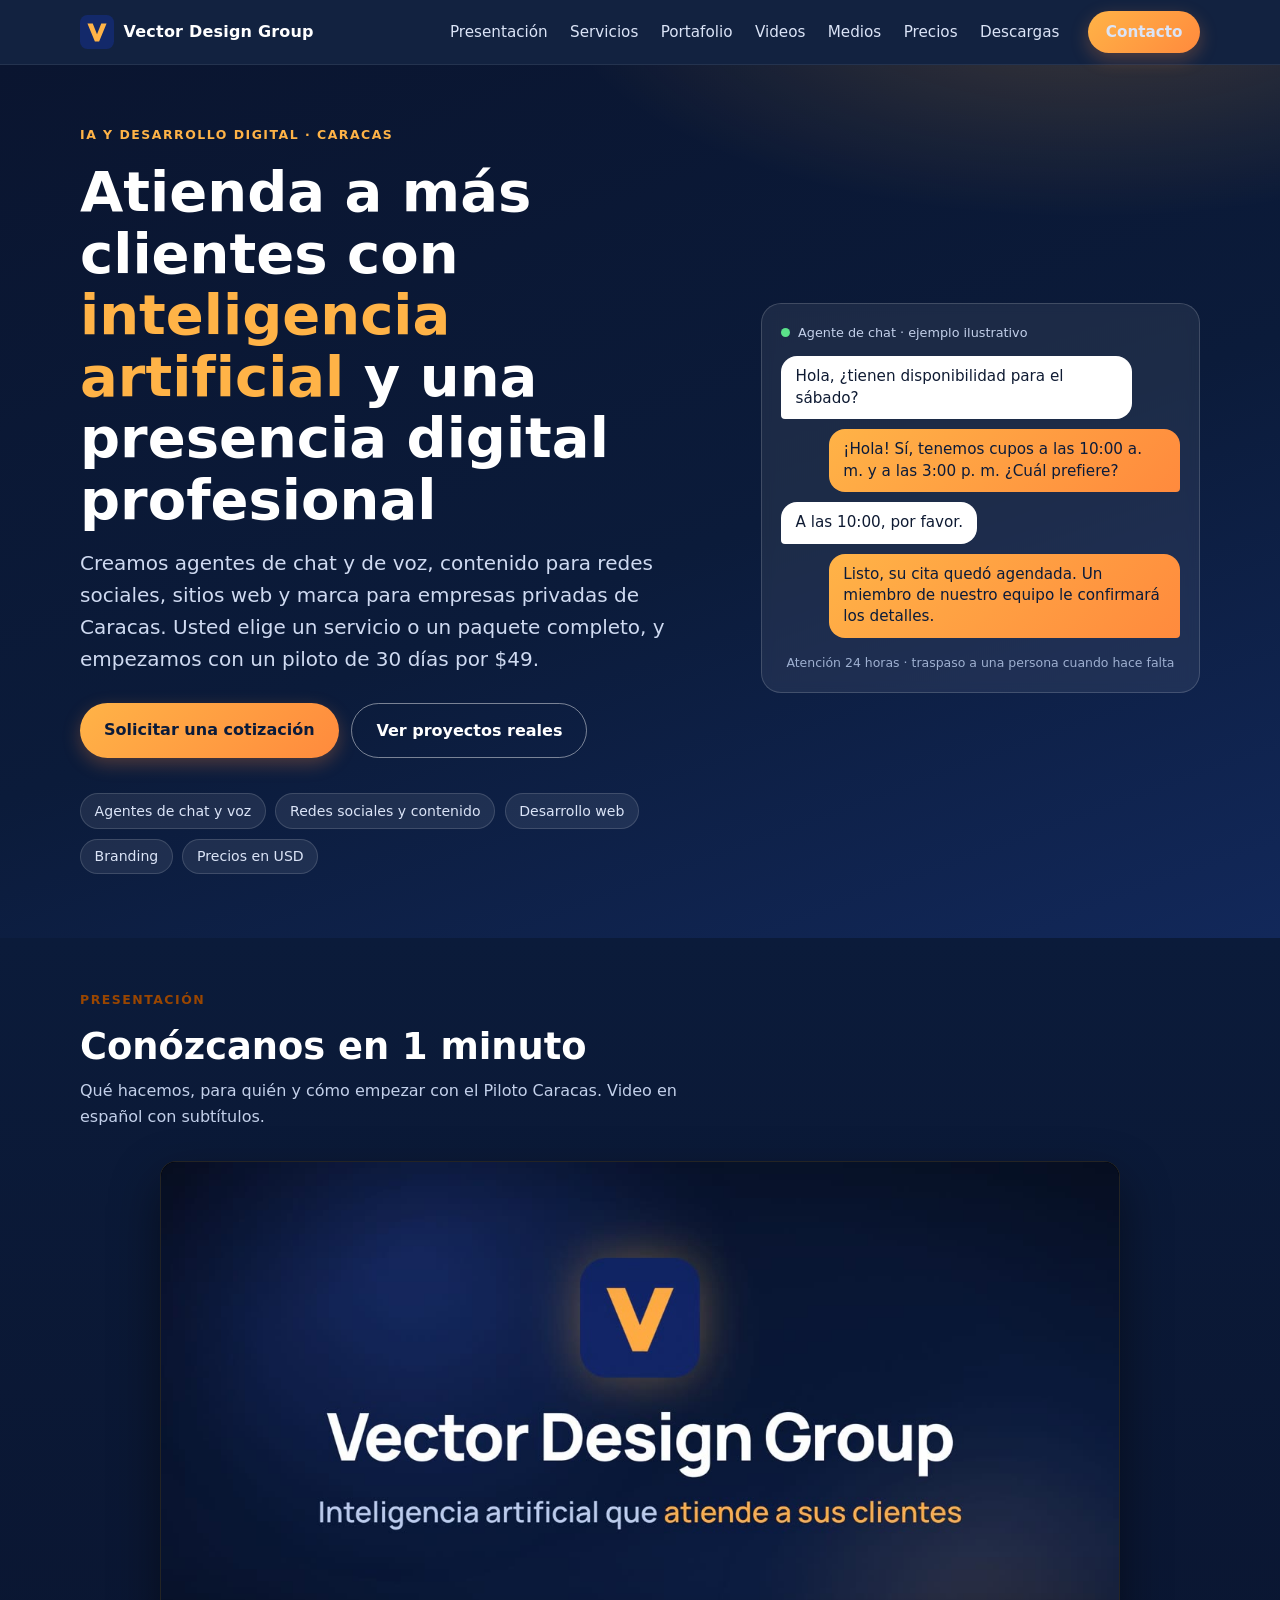
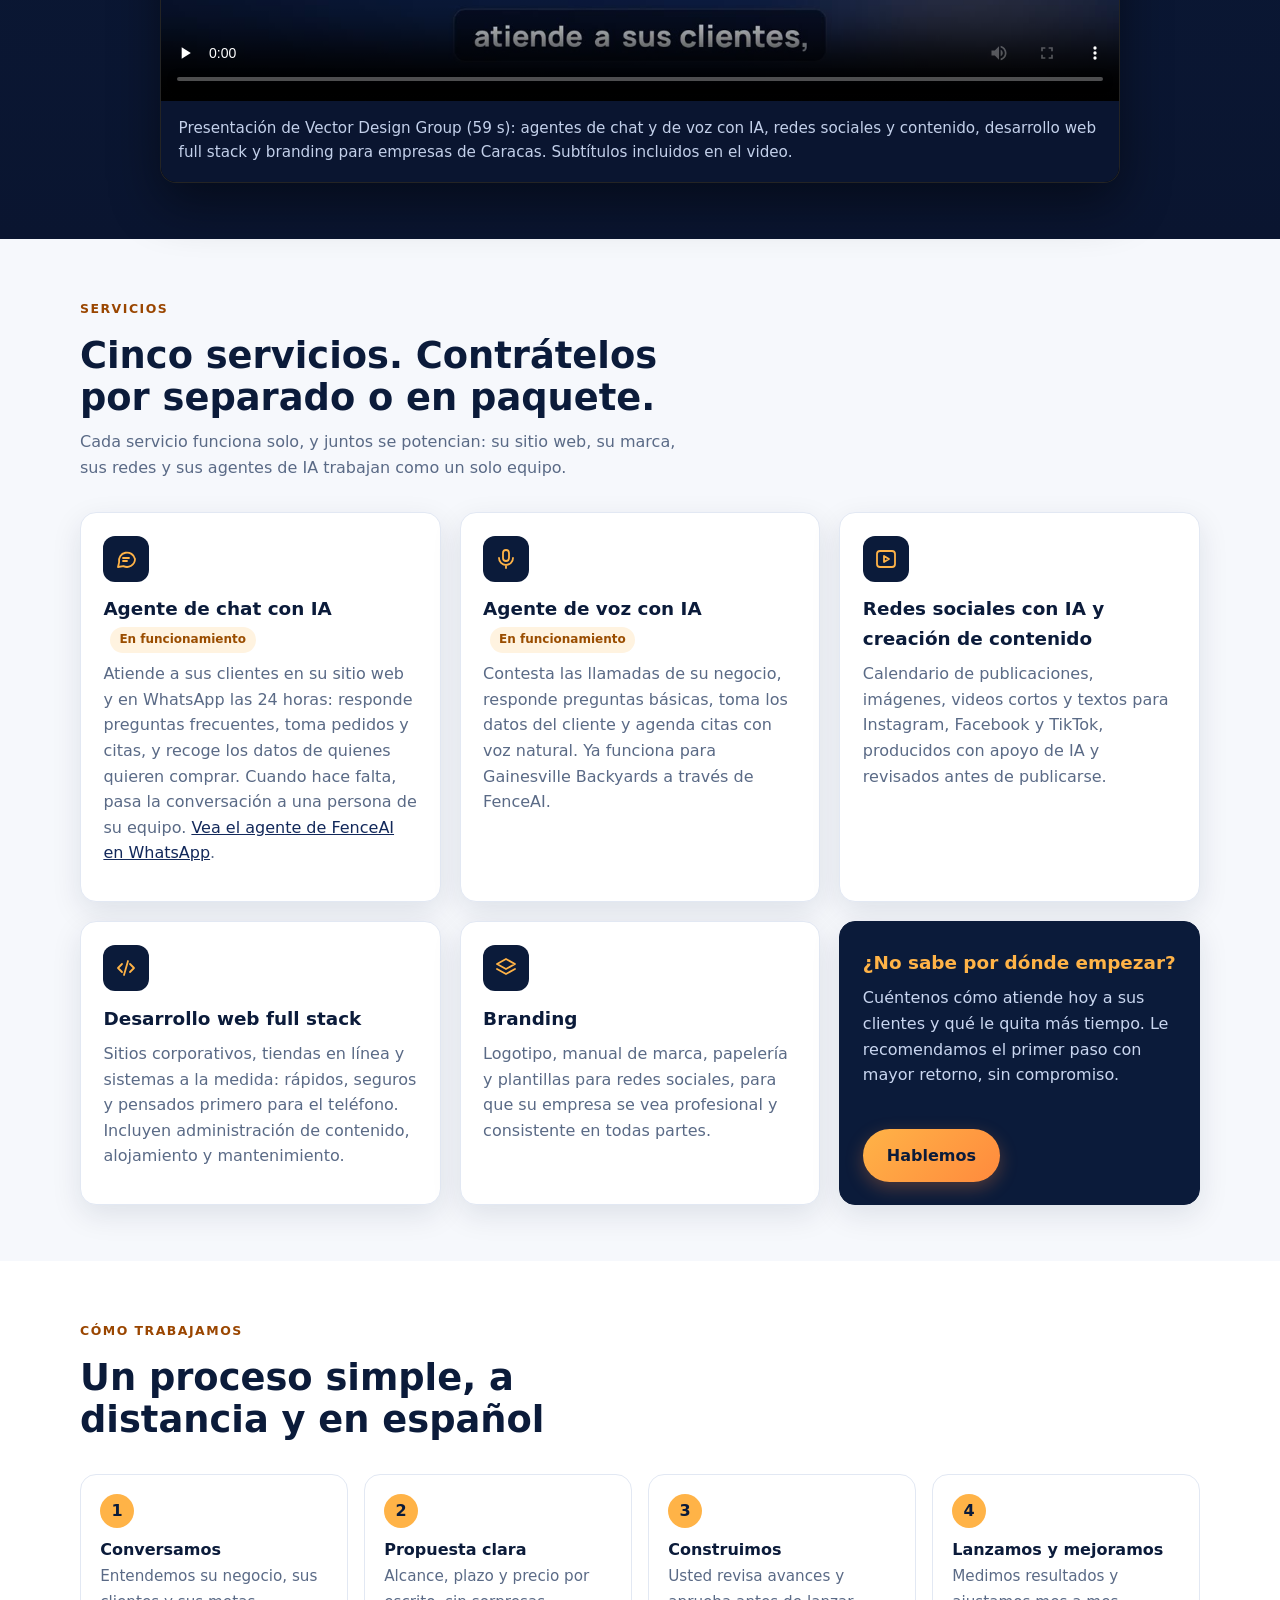
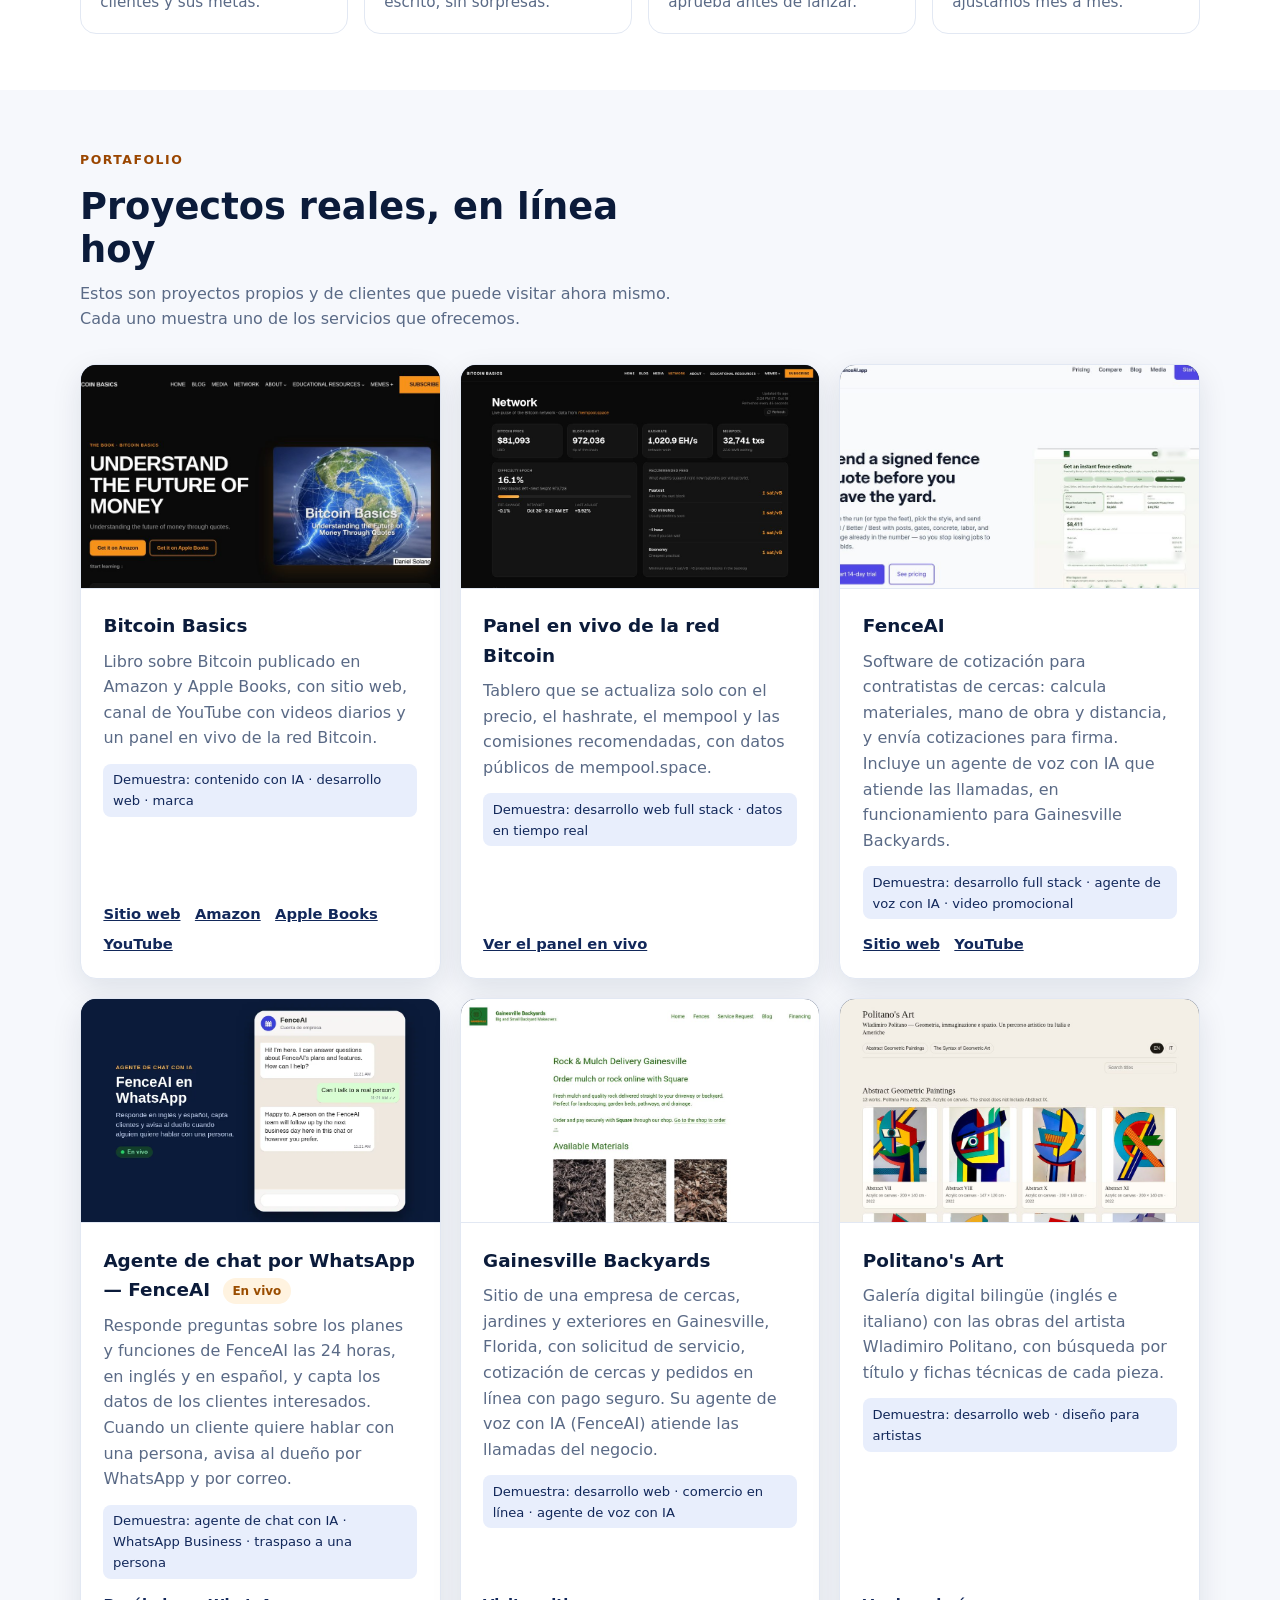
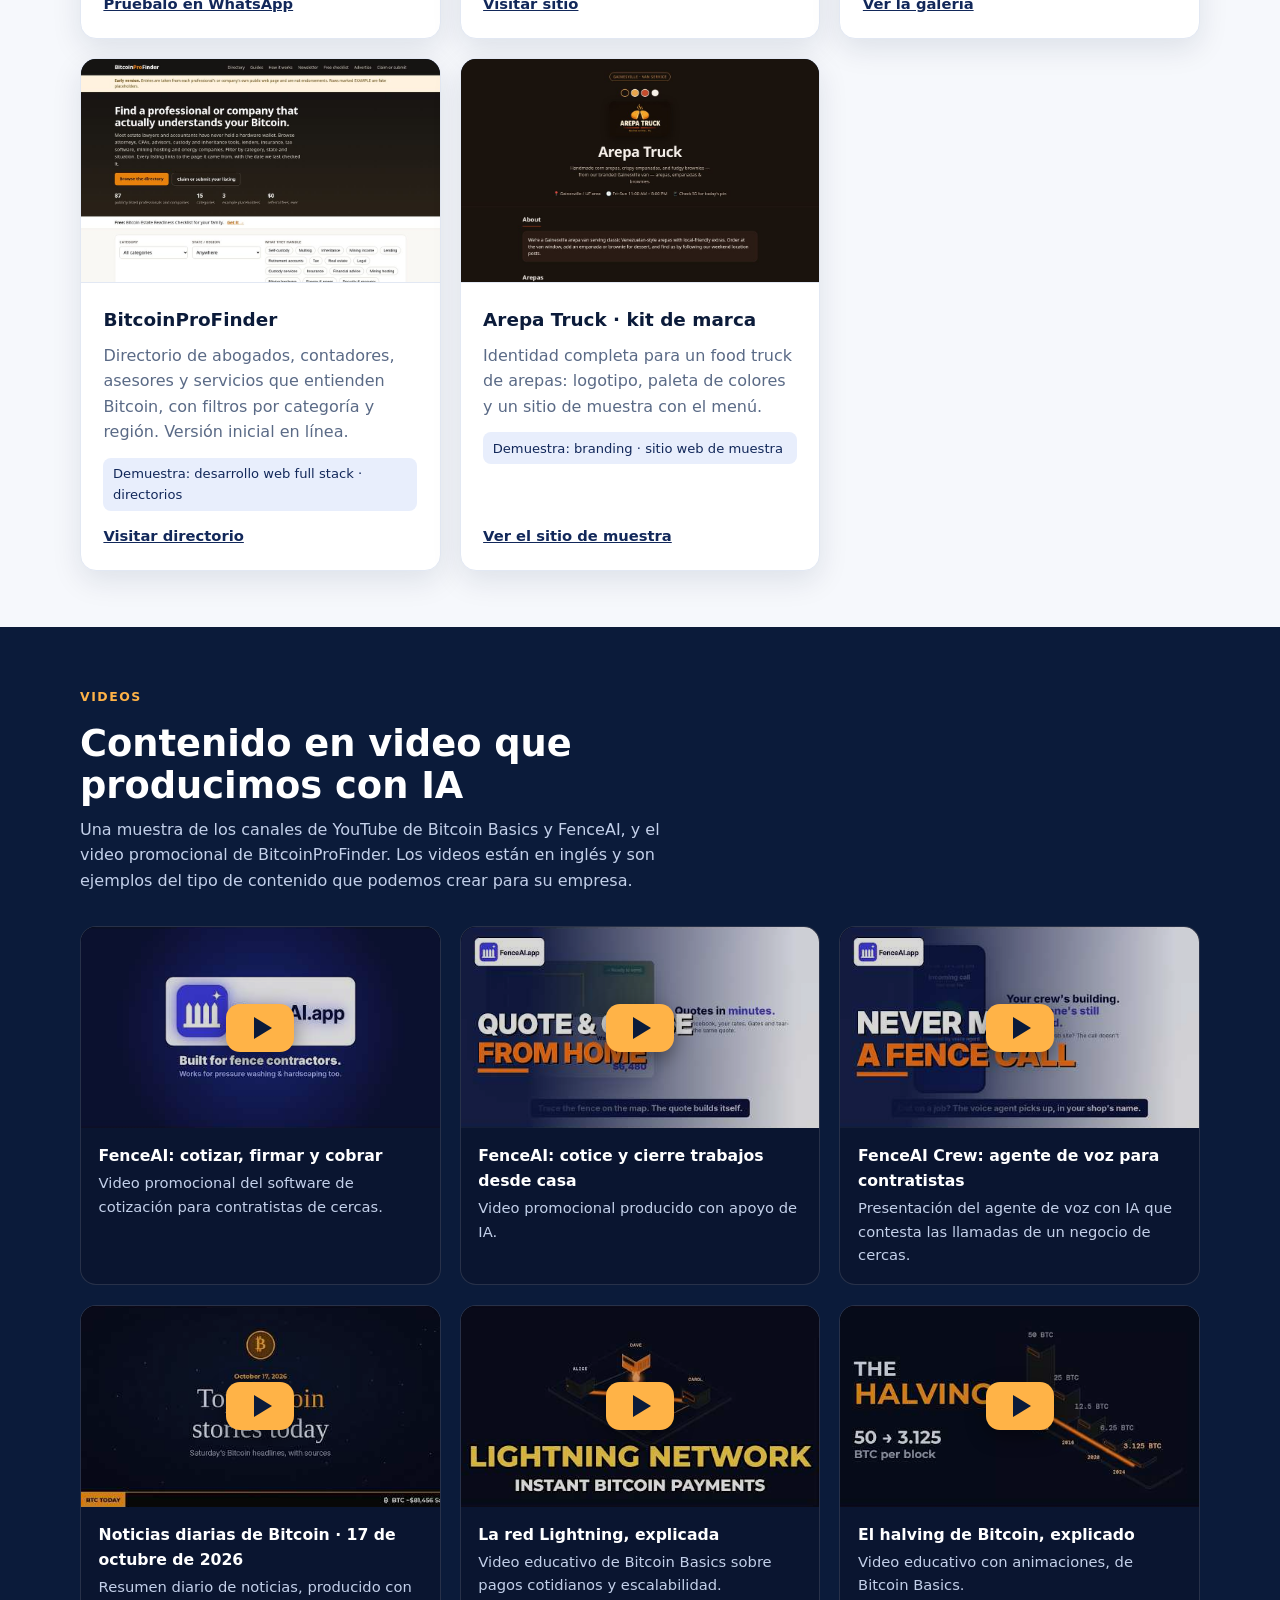
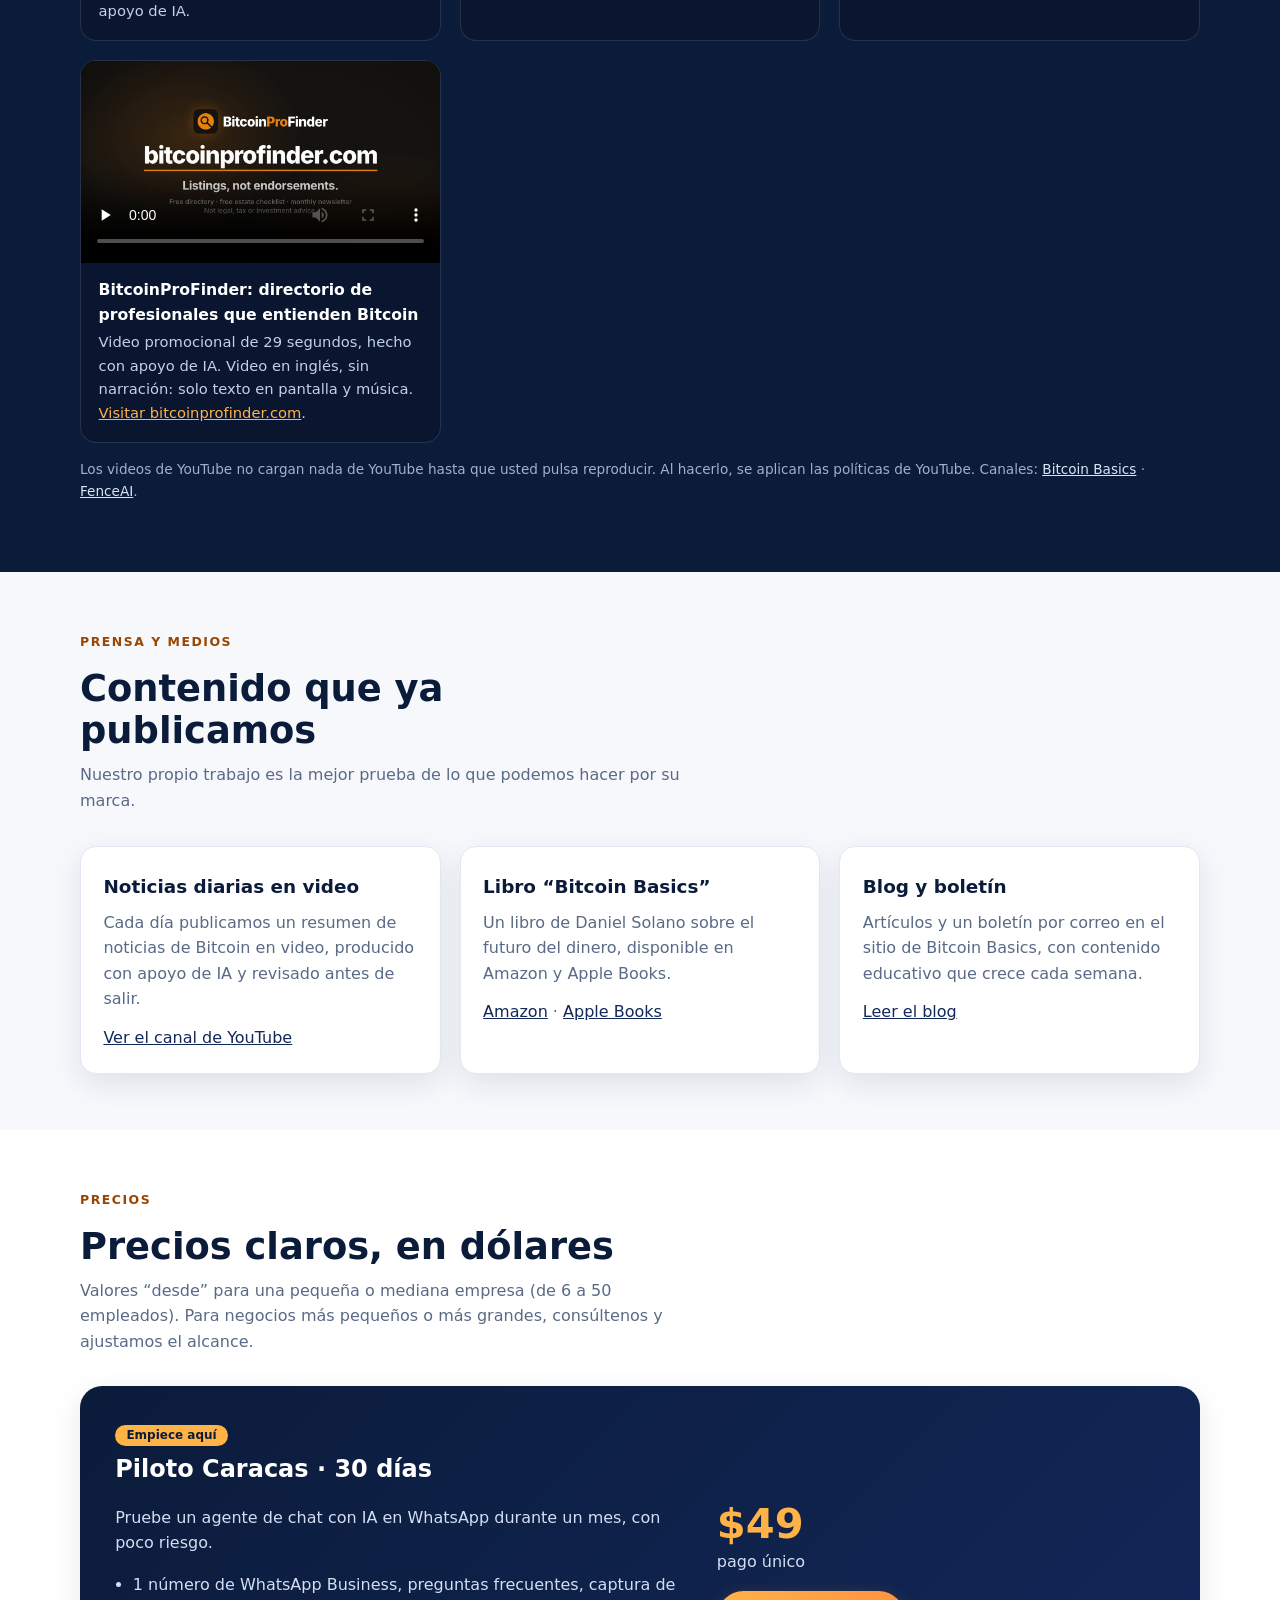
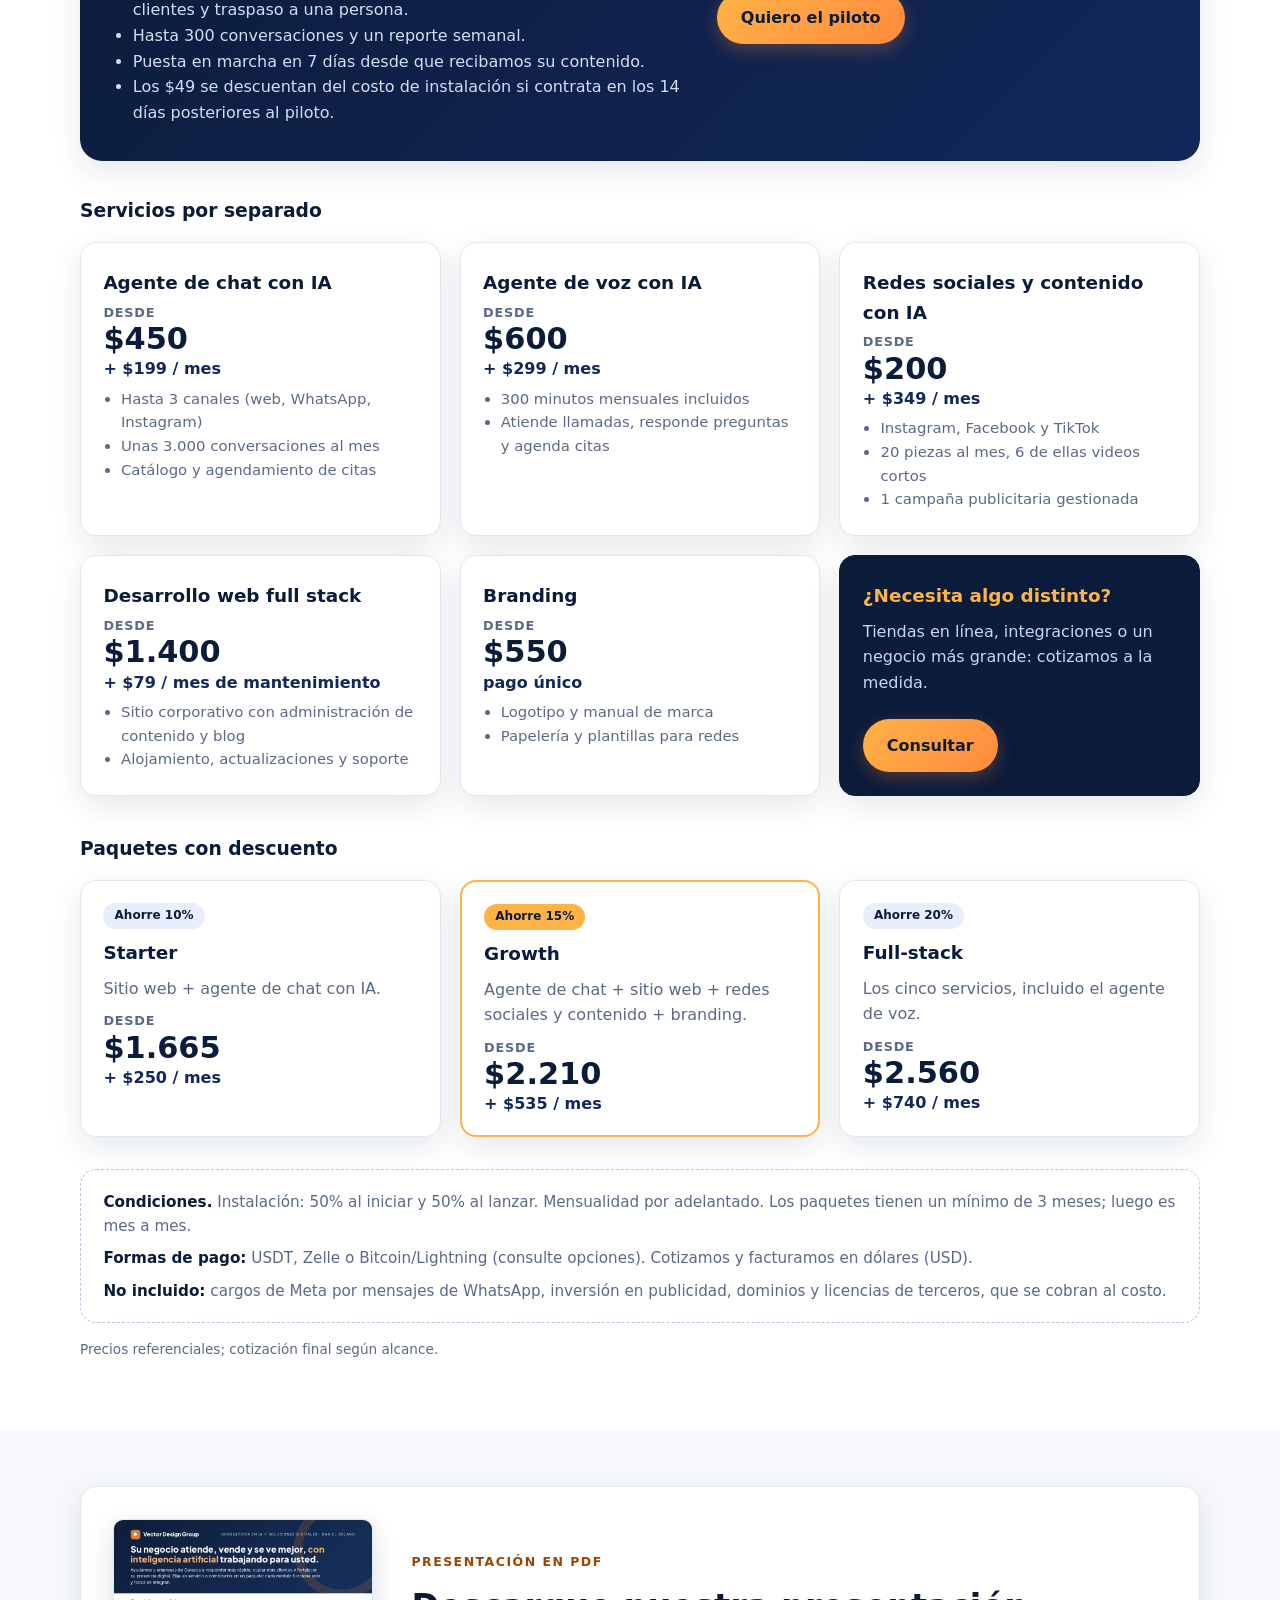
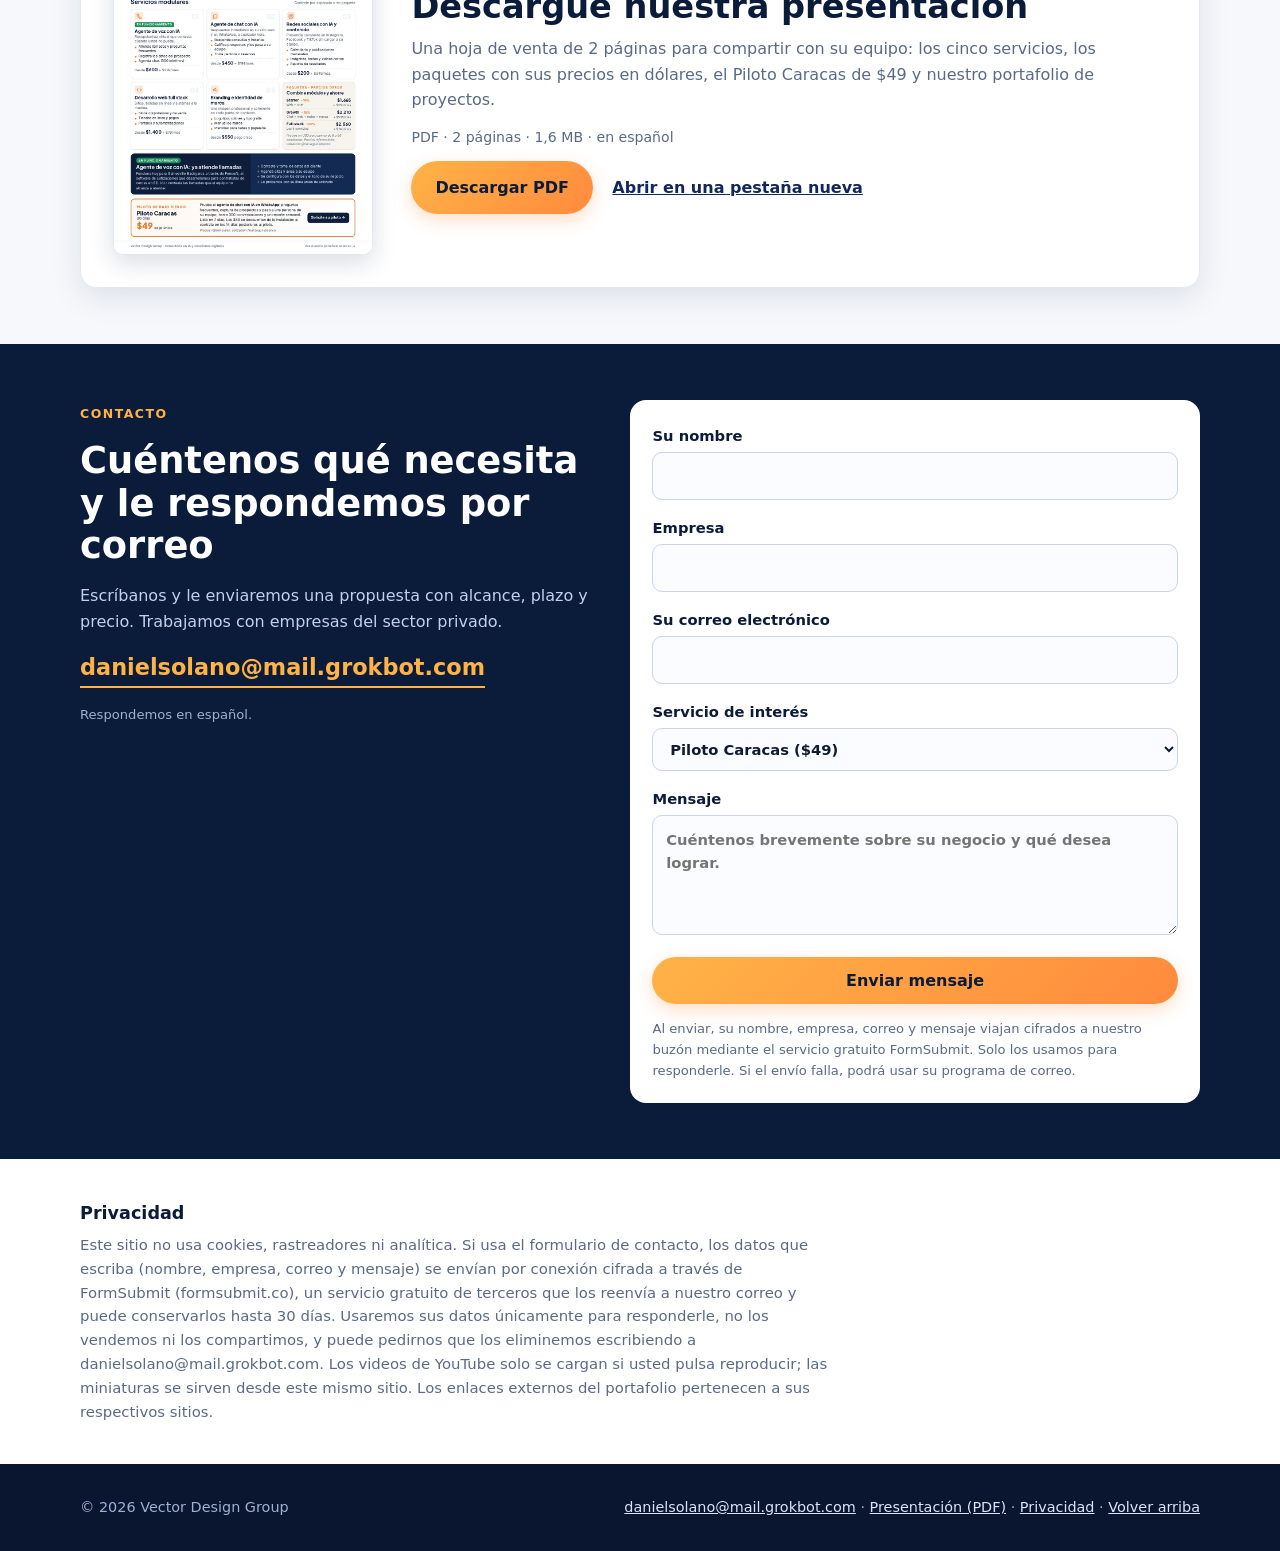
==== commit 4e06f5aa: "Portafolio: agente de chat por WhatsApp de FenceAI (en vivo) con enlace de prueba" ====
--- a/index.html
+++ b/index.html
@@ -113,8 +113,8 @@
     <div class="grid c3">
       <article class="card">
         <div class="icon"><svg viewBox="0 0 24 24" aria-hidden="true"><path d="M21 12a8 8 0 0 1-11.6 7.1L4 20l1.1-4.6A8 8 0 1 1 21 12z"/><path d="M9 11h6M9 14h4"/></svg></div>
-        <h3>Agente de chat con IA</h3>
-        <p>Atiende a sus clientes en su sitio web y en WhatsApp las 24 horas: responde preguntas frecuentes, toma pedidos y citas, y recoge los datos de quienes quieren comprar. Cuando hace falta, pasa la conversación a una persona de su equipo.</p>
+        <h3>Agente de chat con IA <span class="tag">En funcionamiento</span></h3>
+        <p>Atiende a sus clientes en su sitio web y en WhatsApp las 24 horas: responde preguntas frecuentes, toma pedidos y citas, y recoge los datos de quienes quieren comprar. Cuando hace falta, pasa la conversación a una persona de su equipo. <a href="#fenceai-whatsapp">Vea el agente de FenceAI en WhatsApp</a>.</p>
       </article>
       <article class="card">
         <div class="icon"><svg viewBox="0 0 24 24" aria-hidden="true"><rect x="9" y="3" width="6" height="11" rx="3"/><path d="M5 11a7 7 0 0 0 14 0M12 18v3"/></svg></div>
@@ -201,6 +201,15 @@
             <a href="https://fenceai.app" target="_blank" rel="noopener">Sitio web</a>
             <a href="https://www.youtube.com/@FenceAI" target="_blank" rel="noopener">YouTube</a>
           </div>
+        </div>
+      </article>
+      <article class="card proj" id="fenceai-whatsapp">
+        <img src="assets/img/fenceai-whatsapp.webp" width="1000" height="625" loading="lazy" decoding="async" alt="Conversación de WhatsApp con el agente de FenceAI: saluda, ofrece responder preguntas sobre planes y funciones, y cuando el cliente pide hablar con una persona confirma que alguien del equipo le dará seguimiento">
+        <div class="body">
+          <h3>Agente de chat por WhatsApp — FenceAI <span class="tag">En vivo</span></h3>
+          <p>Responde preguntas sobre los planes y funciones de FenceAI las 24 horas, en inglés y en español, y capta los datos de los clientes interesados. Cuando un cliente quiere hablar con una persona, avisa al dueño por WhatsApp y por correo.</p>
+          <div class="demo">Demuestra: agente de chat con IA · WhatsApp Business · traspaso a una persona</div>
+          <div class="links"><a href="https://wa.me/16202998684?text=Hola%20FenceAI" target="_blank" rel="noopener">Pruébalo en WhatsApp</a></div>
         </div>
       </article>
       <article class="card proj">
--- a/assets/styles.css
+++ b/assets/styles.css
@@ -142,4 +142,4 @@
 
 .hero .eyebrow,.dark-sec .eyebrow,.pilot .eyebrow{color:var(--accent)}
 .hp{position:absolute;left:-9999px;width:1px;height:1px;overflow:hidden}
-.form-status{margin:.8rem 0 0;padding:0;font-weight:600;outline:0}.form-status:empty{display:none}.form-status.ok{color:#8ff0b0}.form-status.err{color:#ffd0a0}.form-status a{color:#fff}
+.form-status{margin:.8rem 0 0;padding:0;font-weight:600;outline:0}.form-status:empty{display:none}.form-status.ok{color:#0a6b35}.form-status.err{color:#9a3a00}.form-status a{color:#9a3a00}
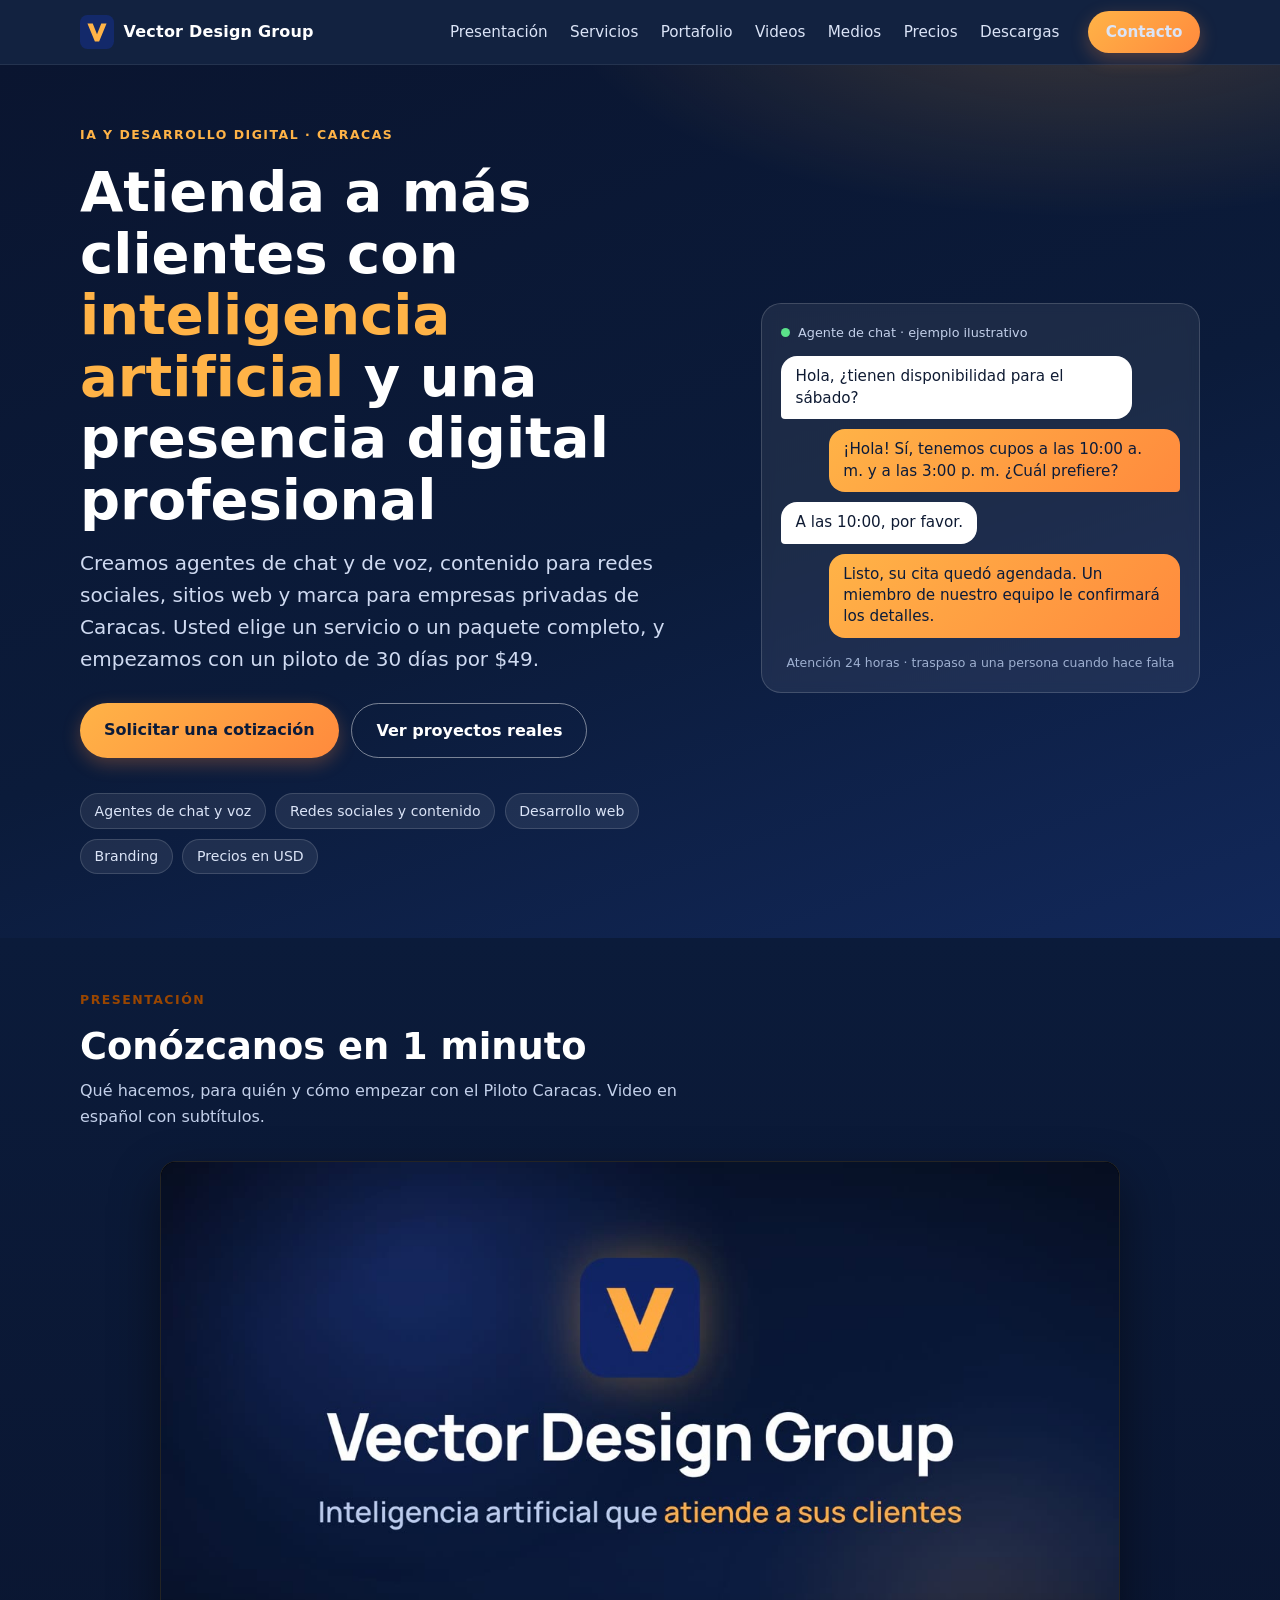
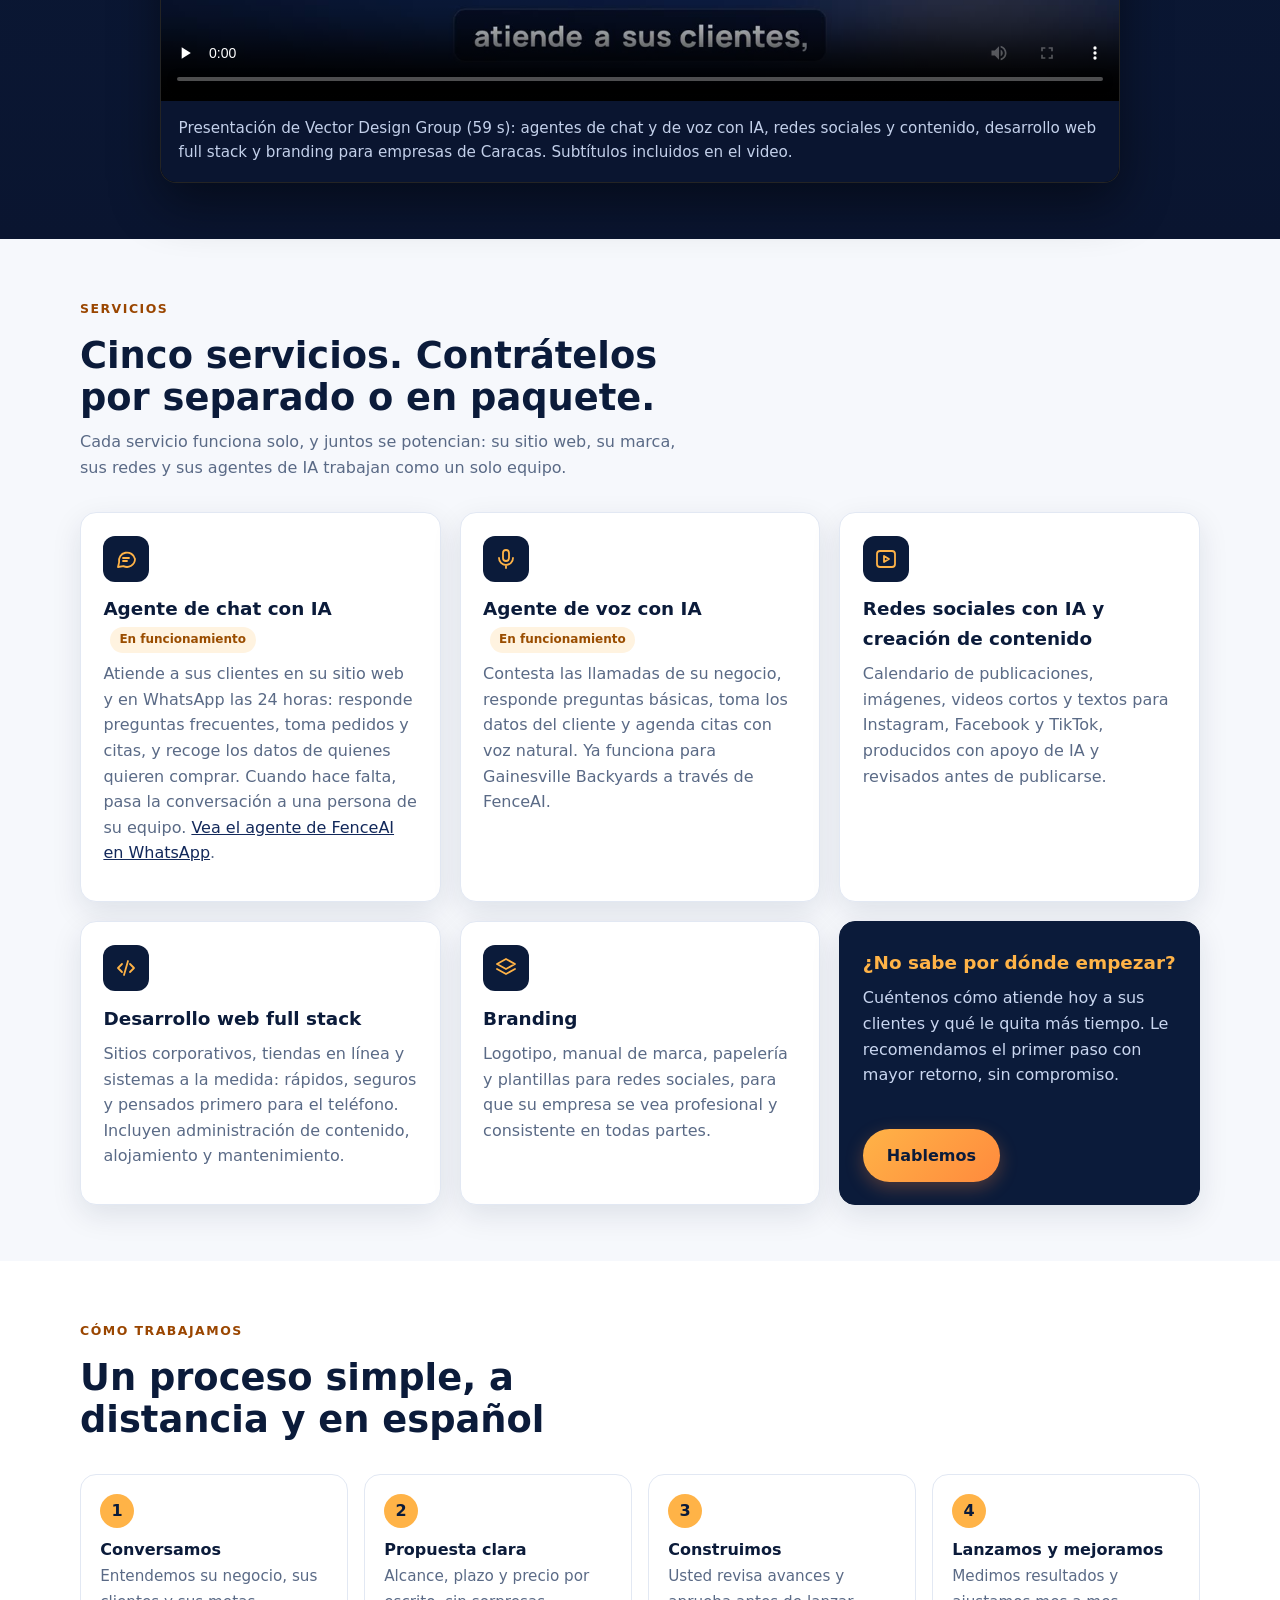
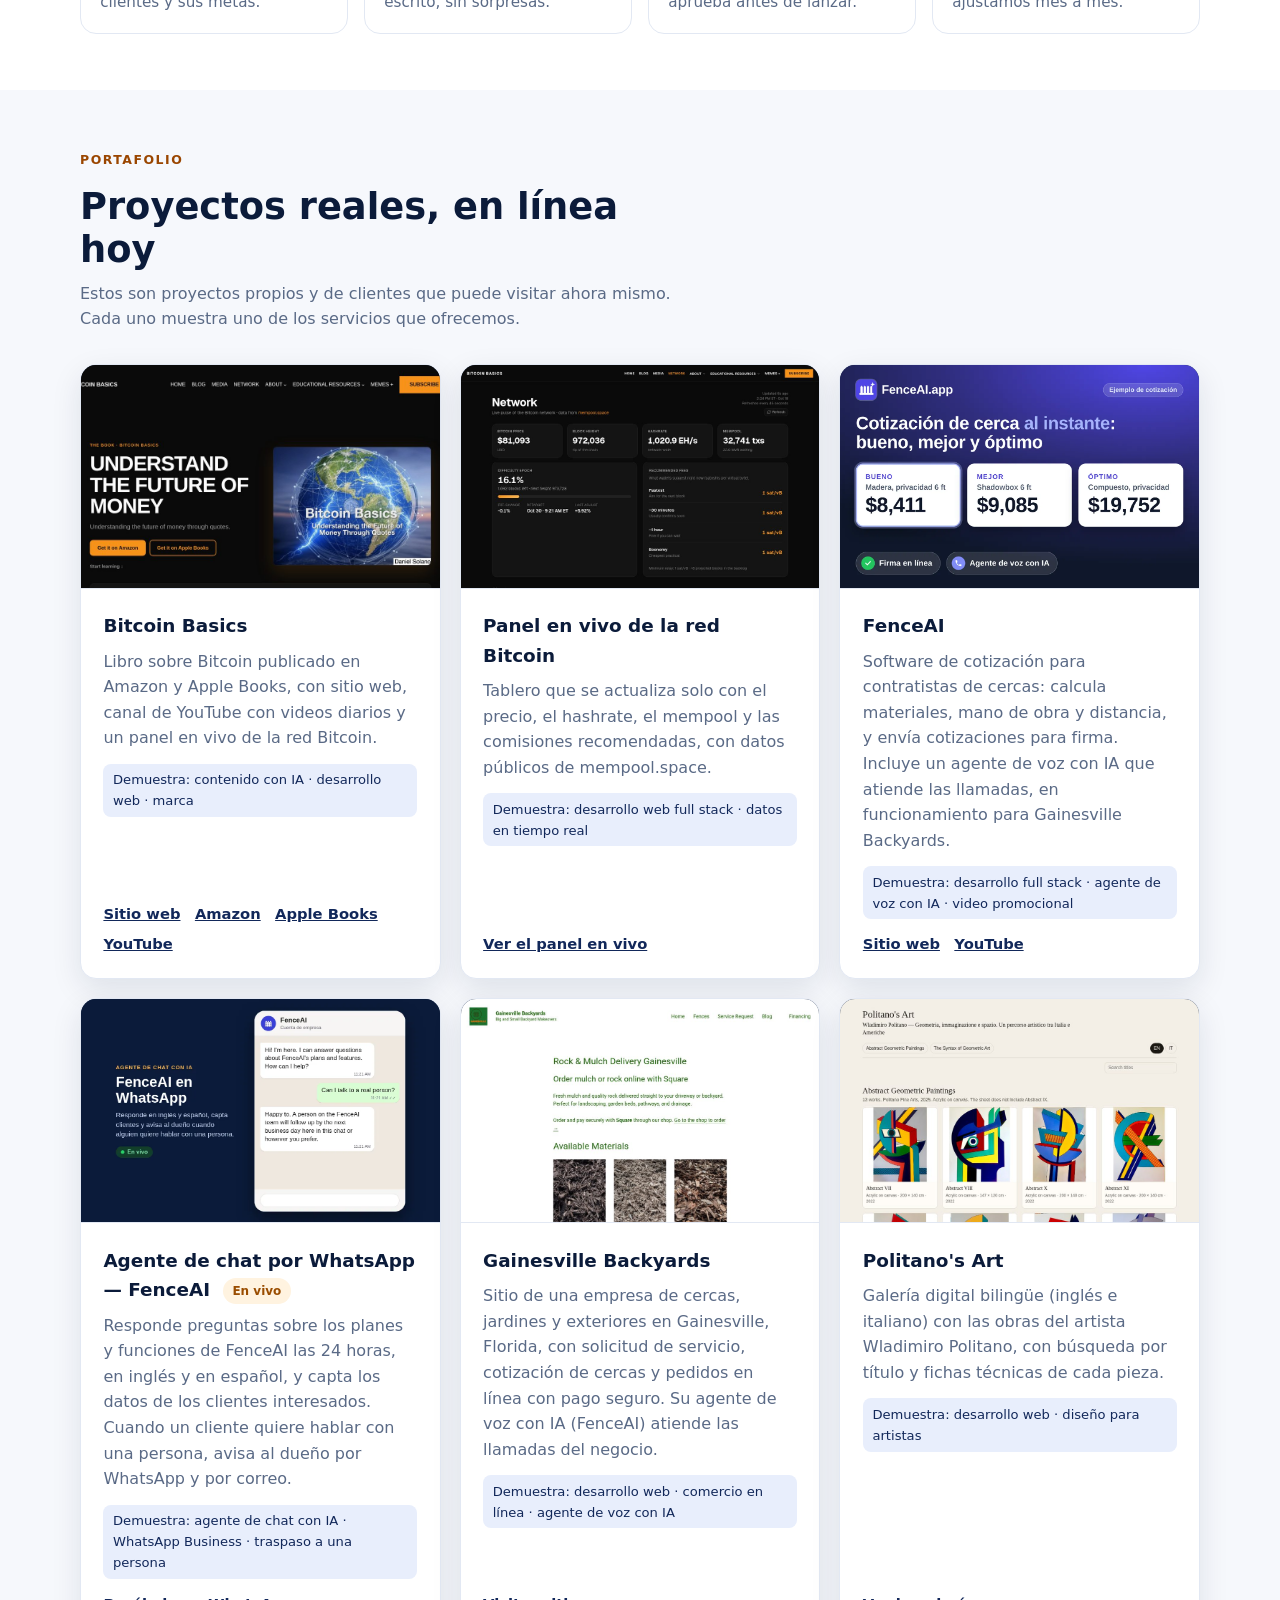
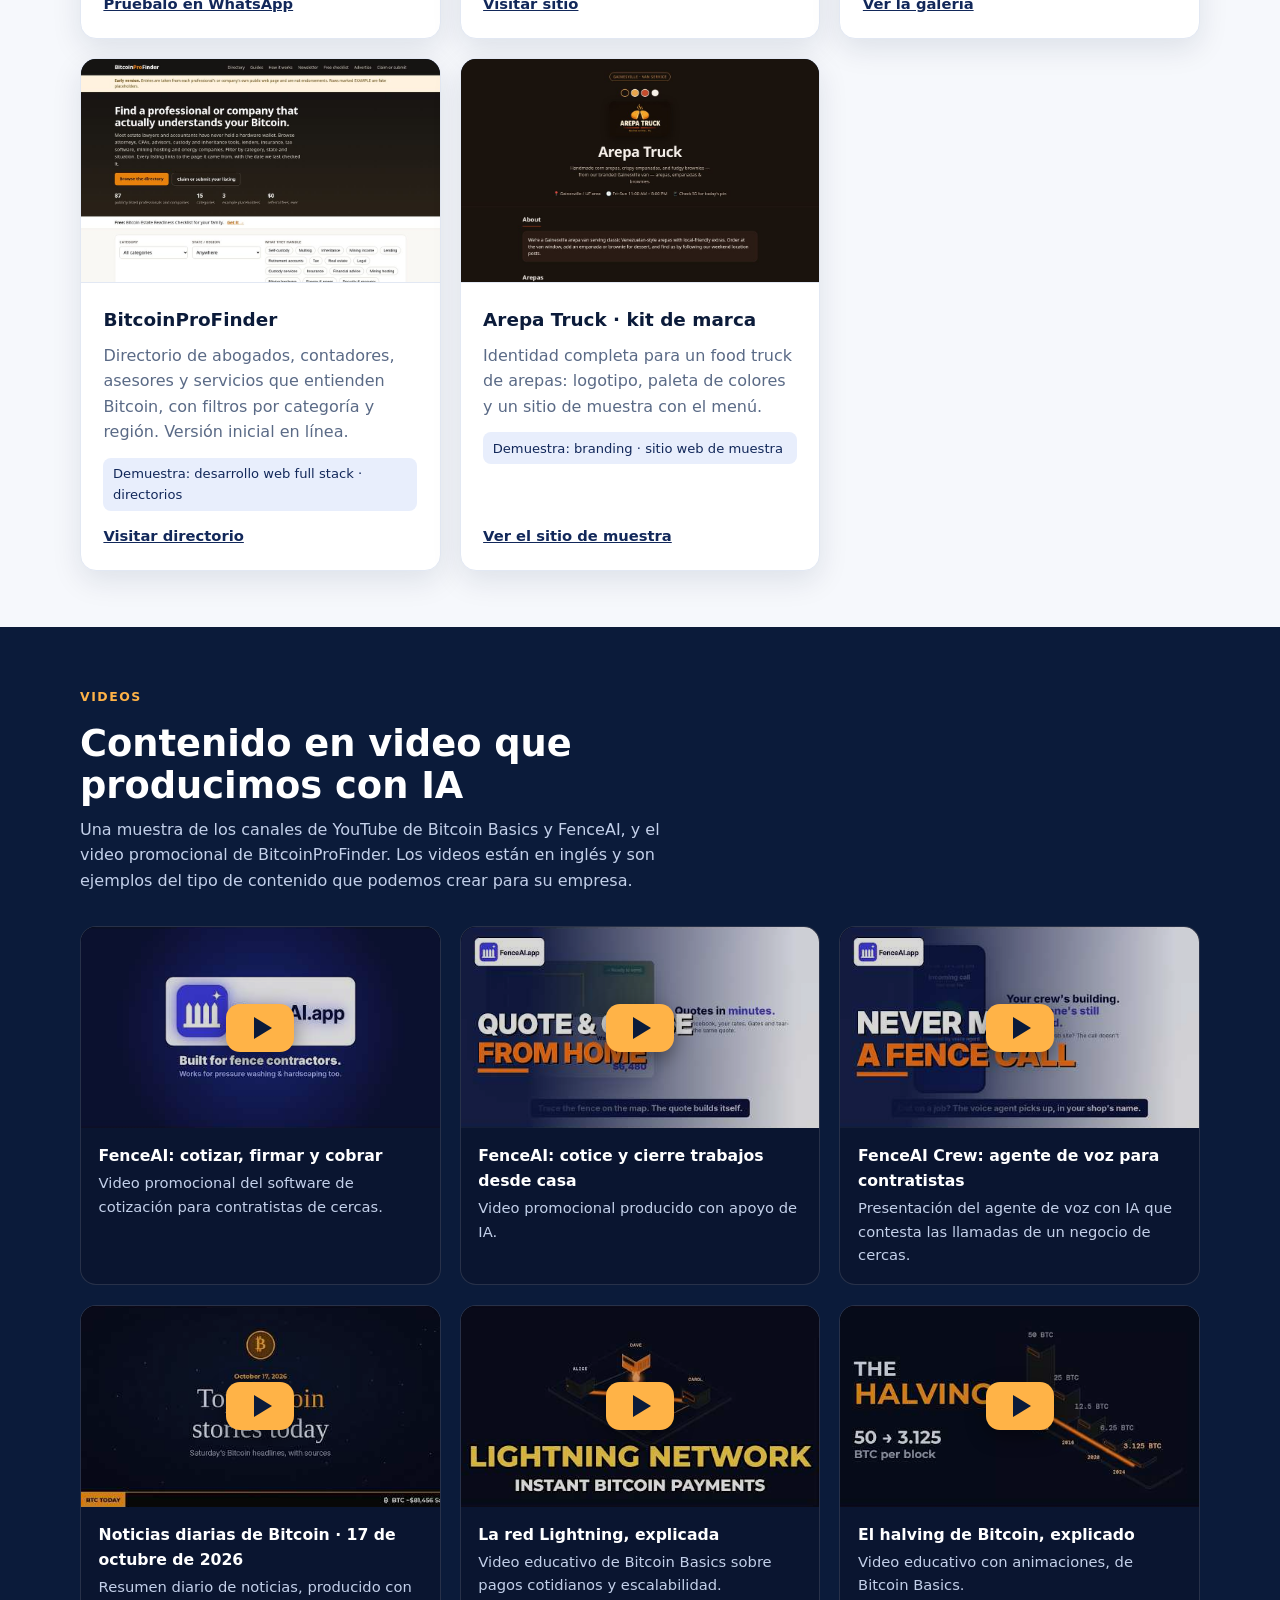
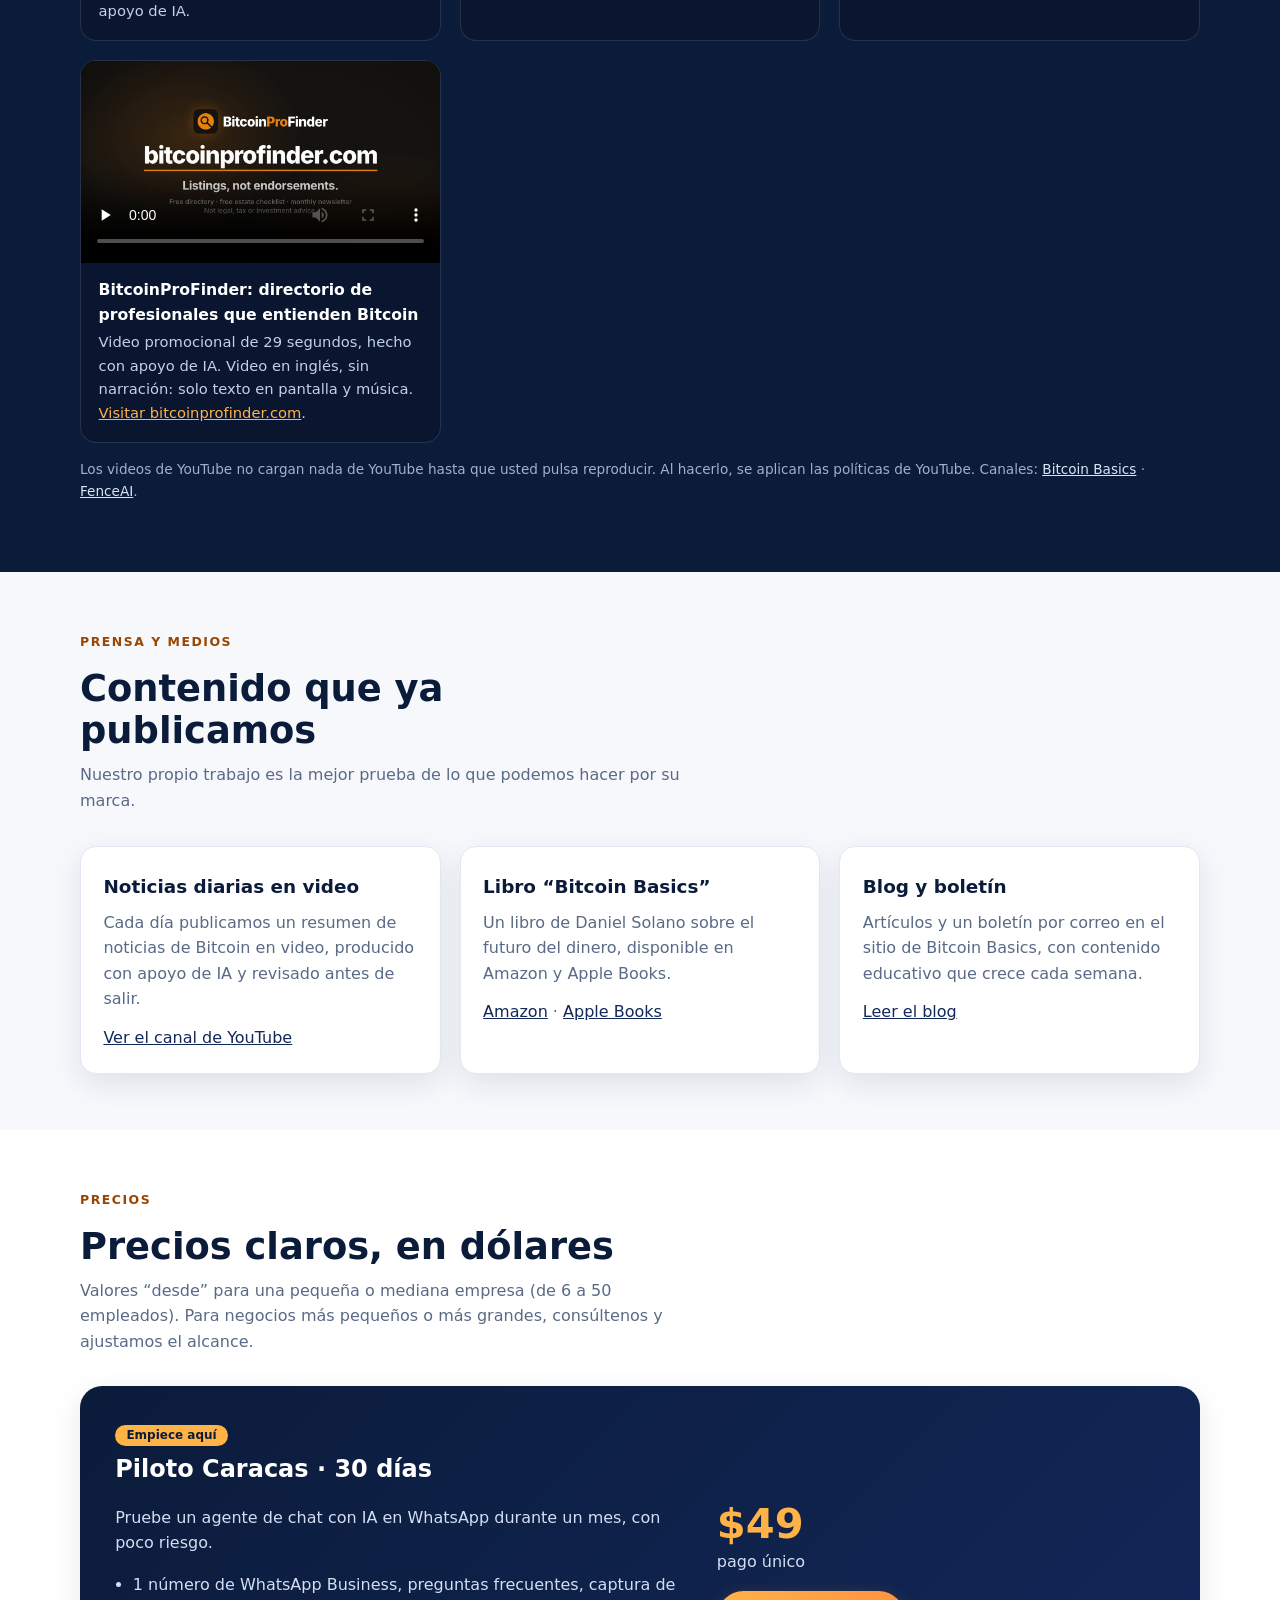
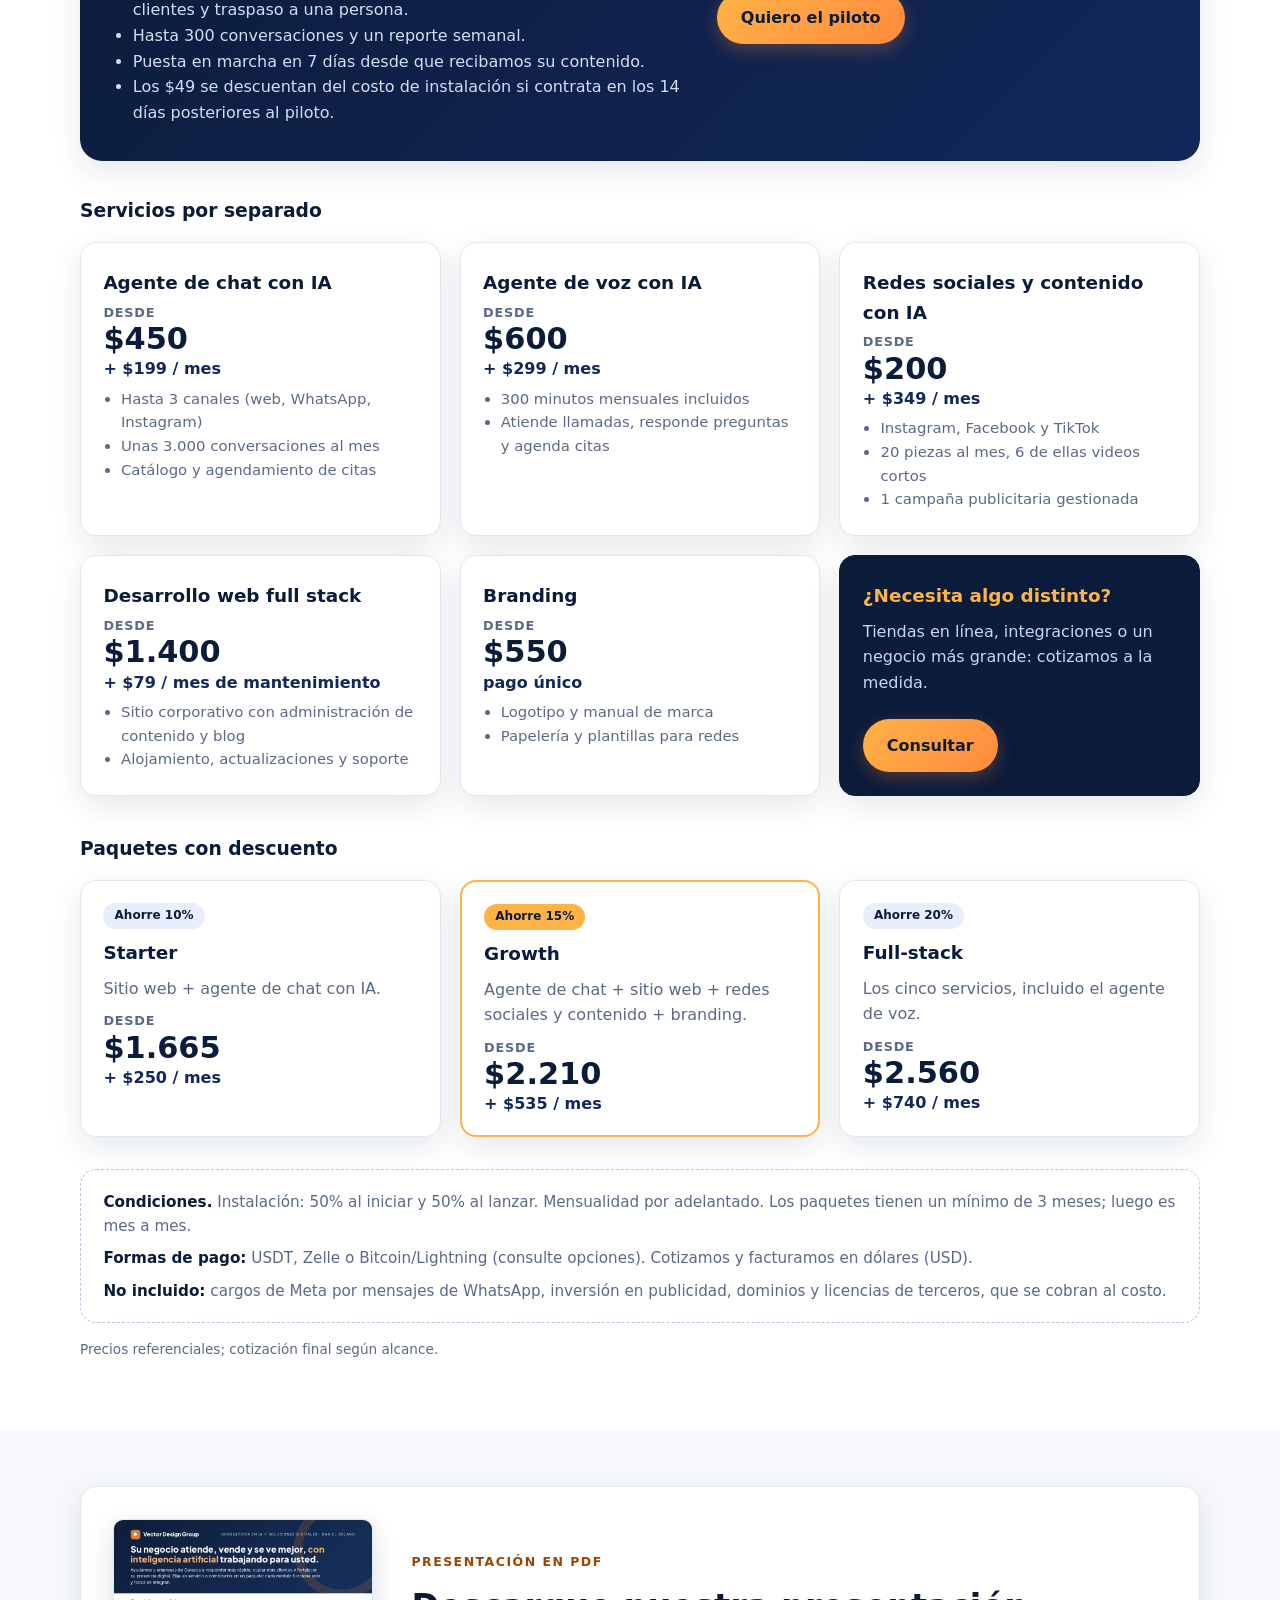
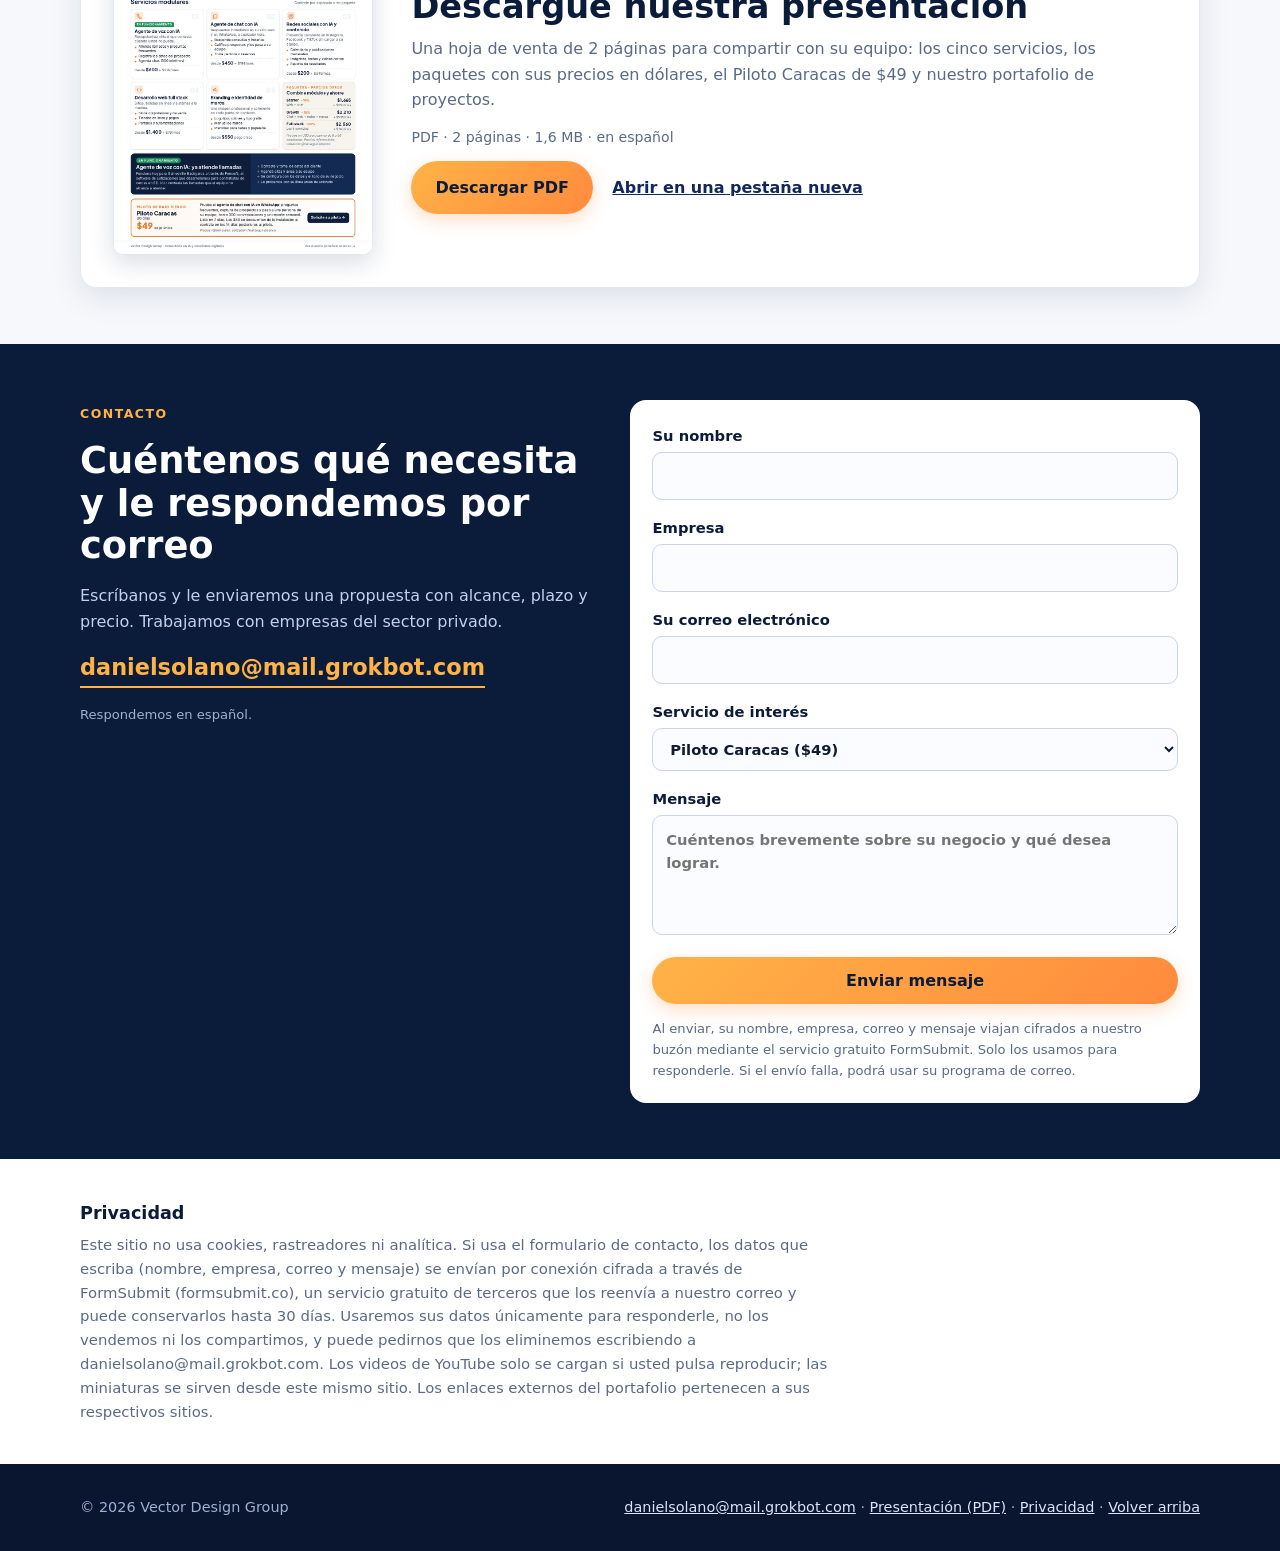
==== commit 81d01957: "Portafolio FenceAI: imagen nueva de cotización (bueno, mejor y óptimo) legible en la tarjeta" ====
--- a/index.html
+++ b/index.html
@@ -192,7 +192,7 @@
         </div>
       </article>
       <article class="card proj">
-        <img src="assets/img/fenceai.jpg" width="1000" height="507" loading="lazy" alt="Pantalla de FenceAI con una cotización instantánea de cerca con opciones bueno, mejor y óptimo">
+        <img src="assets/img/fenceai-cotizacion.webp" width="1200" height="750" loading="lazy" decoding="async" alt="Ejemplo de cotización instantánea de cerca en FenceAI con tres opciones: bueno, madera de privacidad de 6 pies por 8.411 dólares; mejor, Shadowbox de 6 pies por 9.085 dólares; y óptimo, cerca de compuesto de privacidad por 19.752 dólares. Incluye firma en línea y agente de voz con IA">
         <div class="body">
           <h3>FenceAI</h3>
           <p>Software de cotización para contratistas de cercas: calcula materiales, mano de obra y distancia, y envía cotizaciones para firma. Incluye un agente de voz con IA que atiende las llamadas, en funcionamiento para Gainesville Backyards.</p>
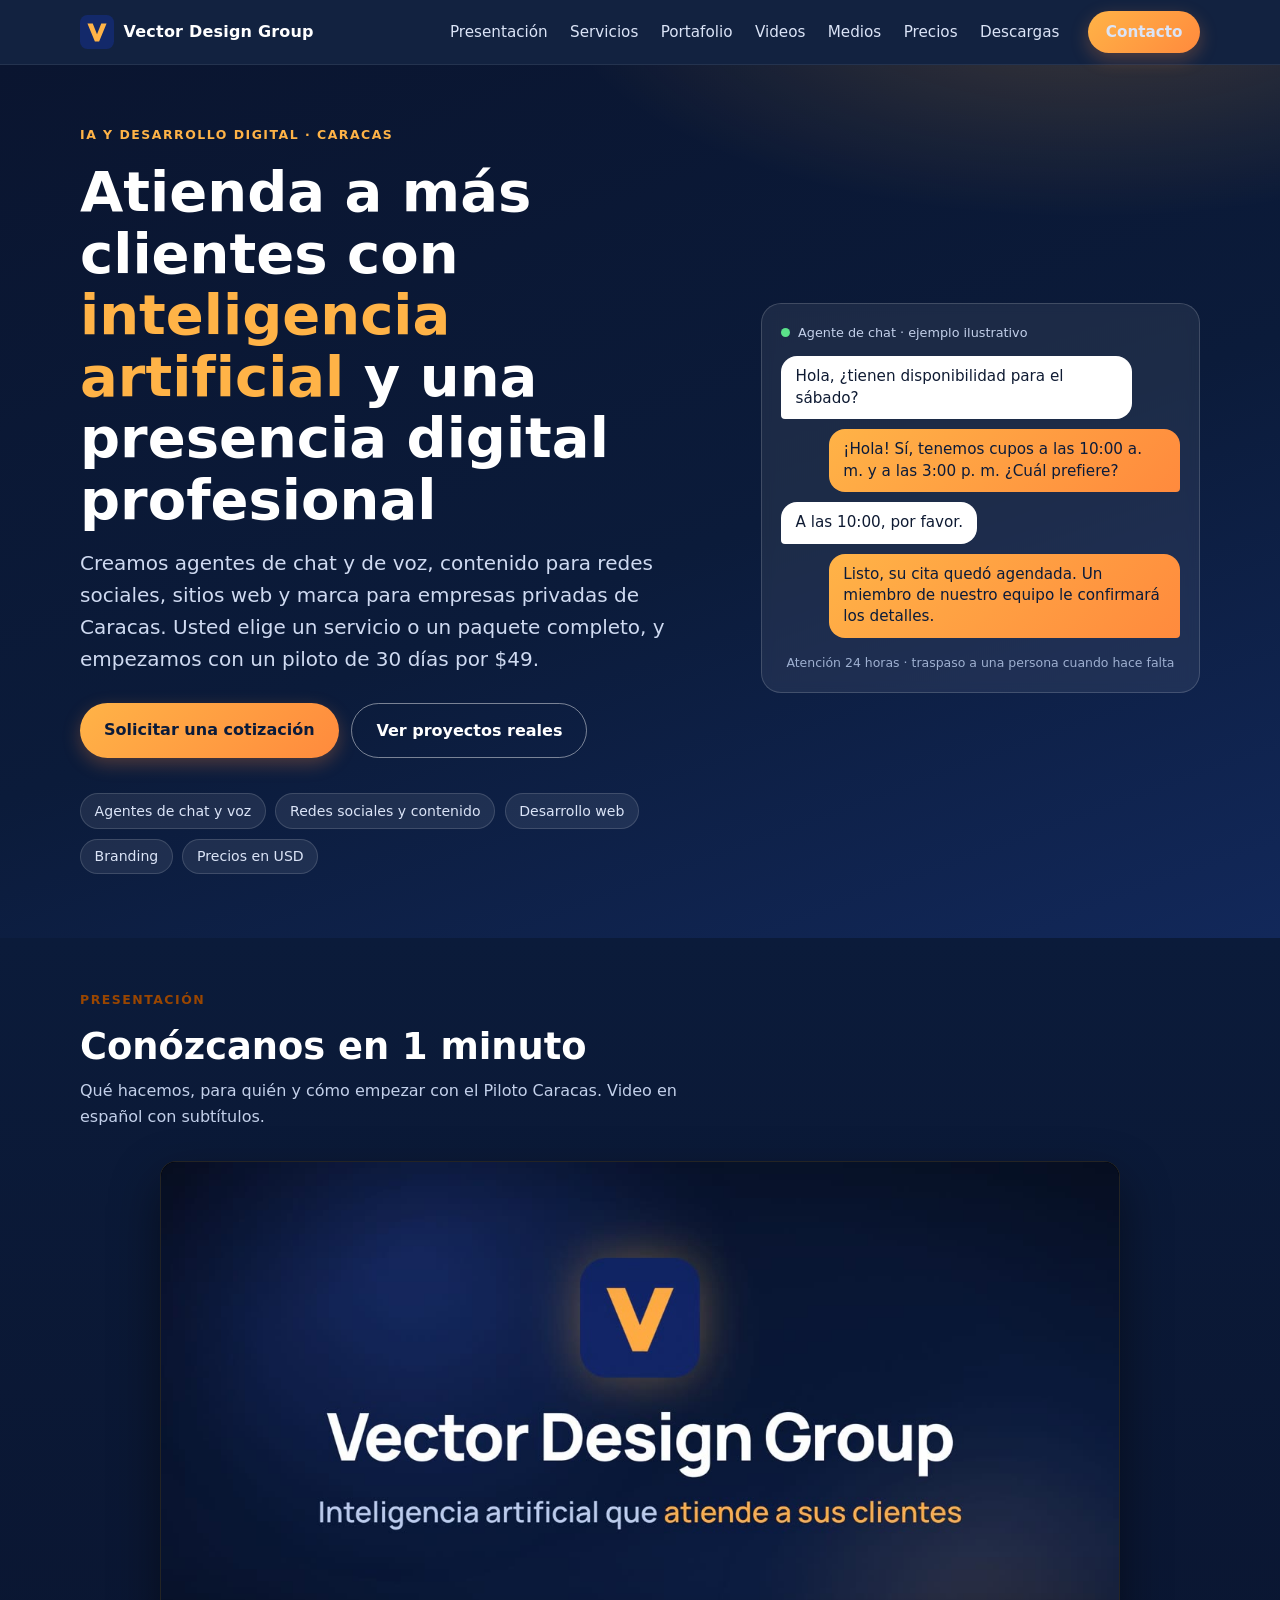
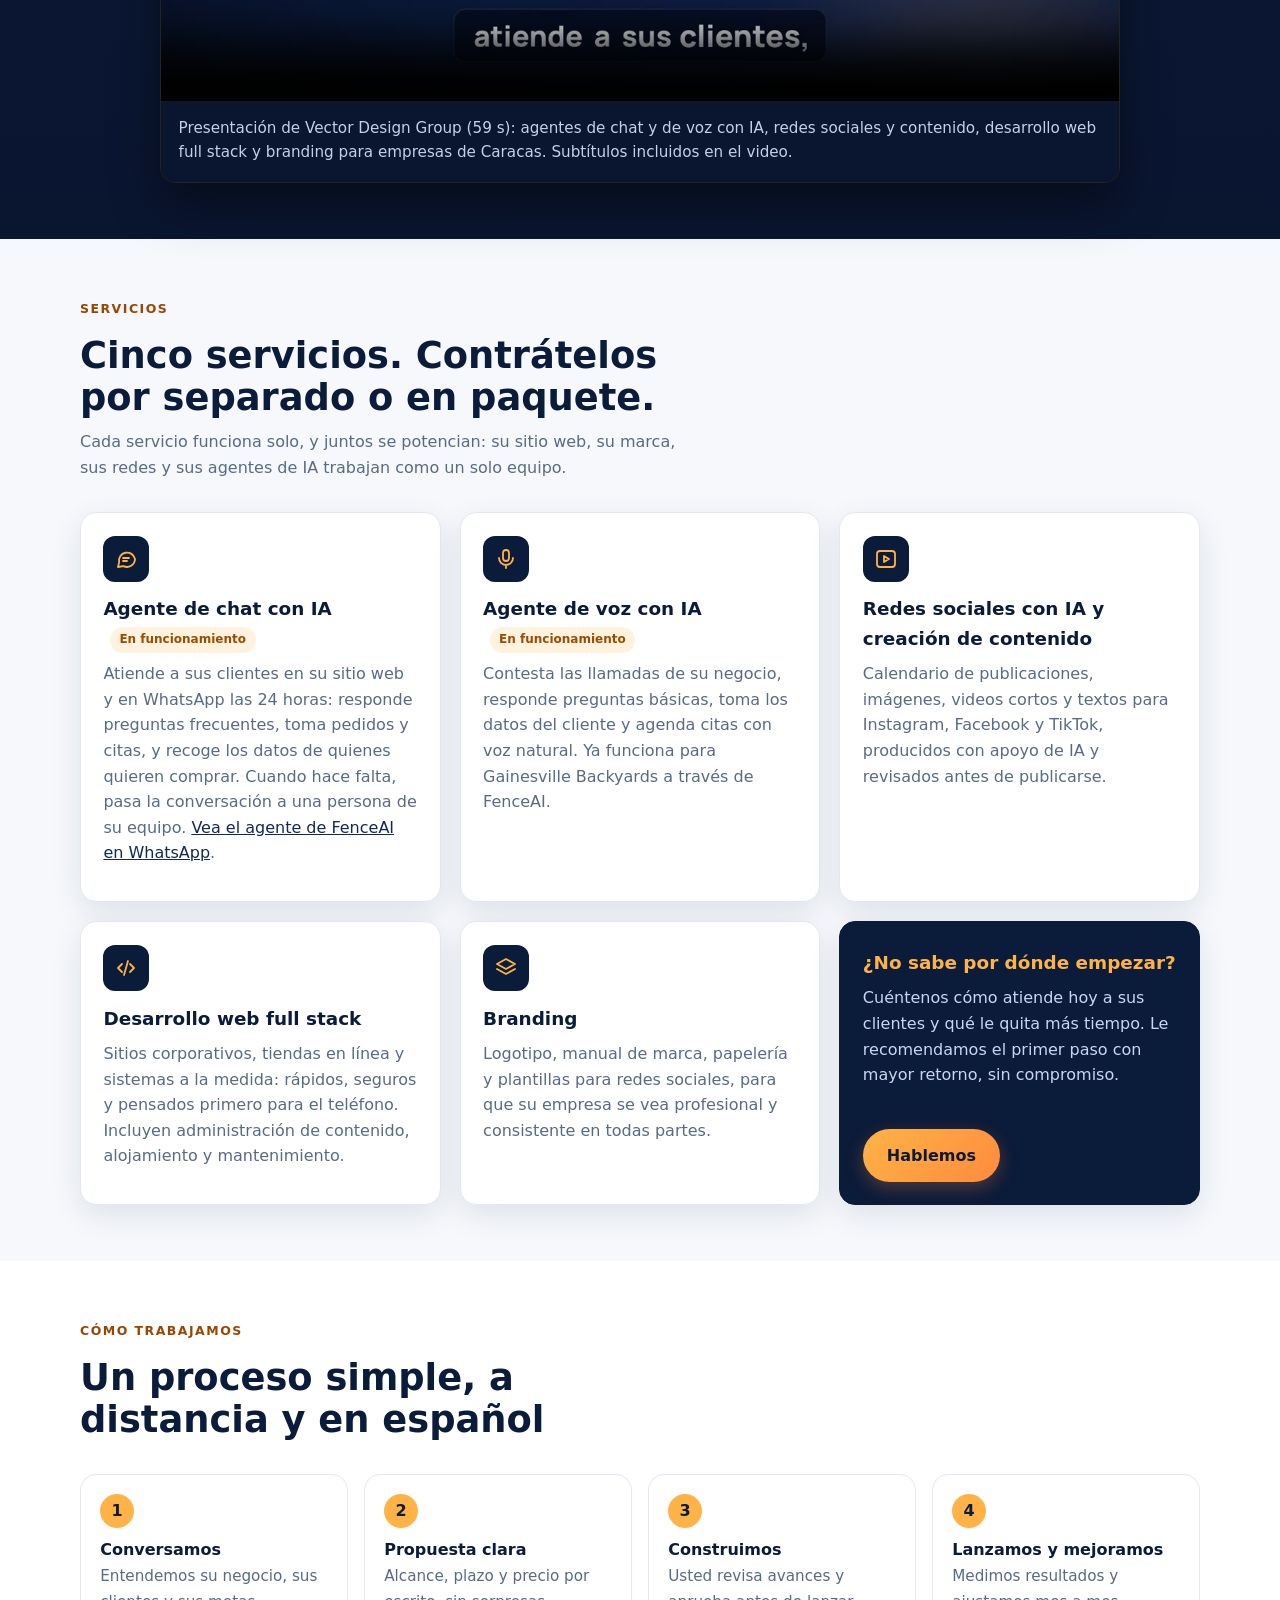
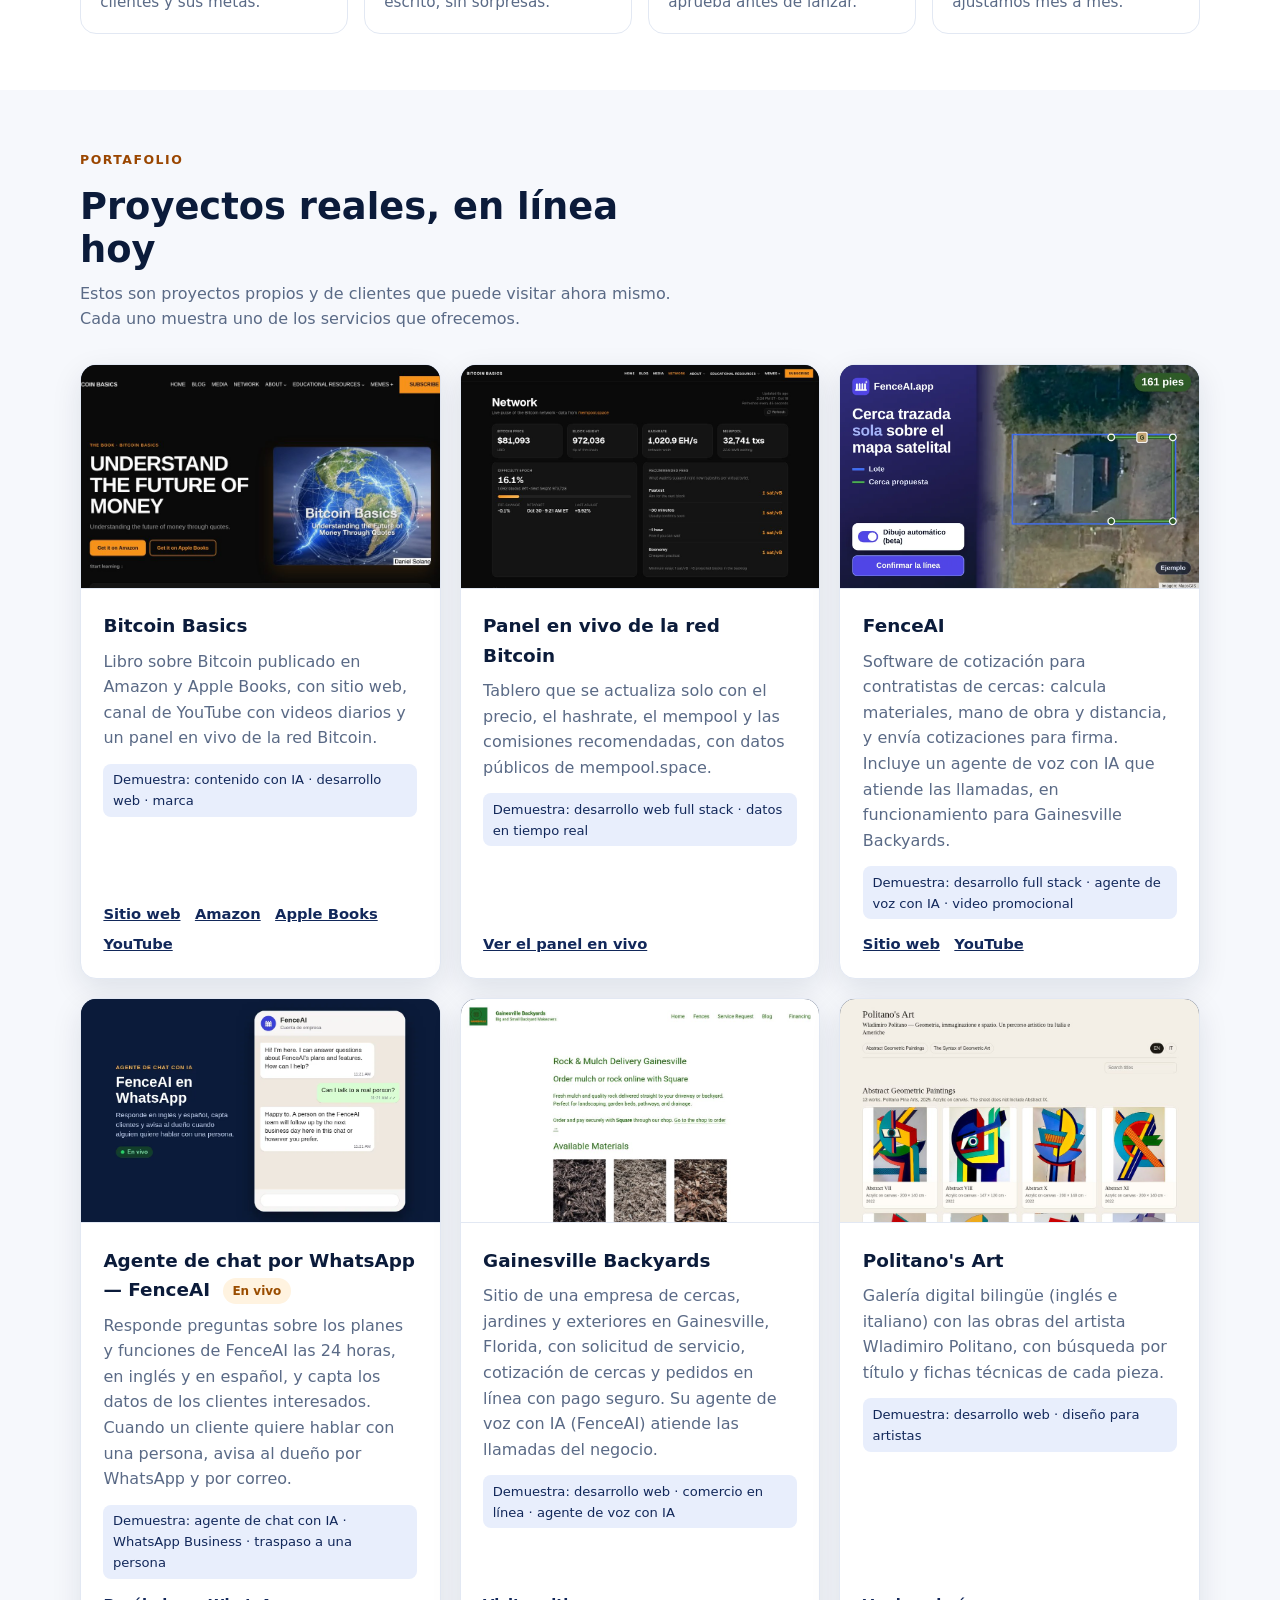
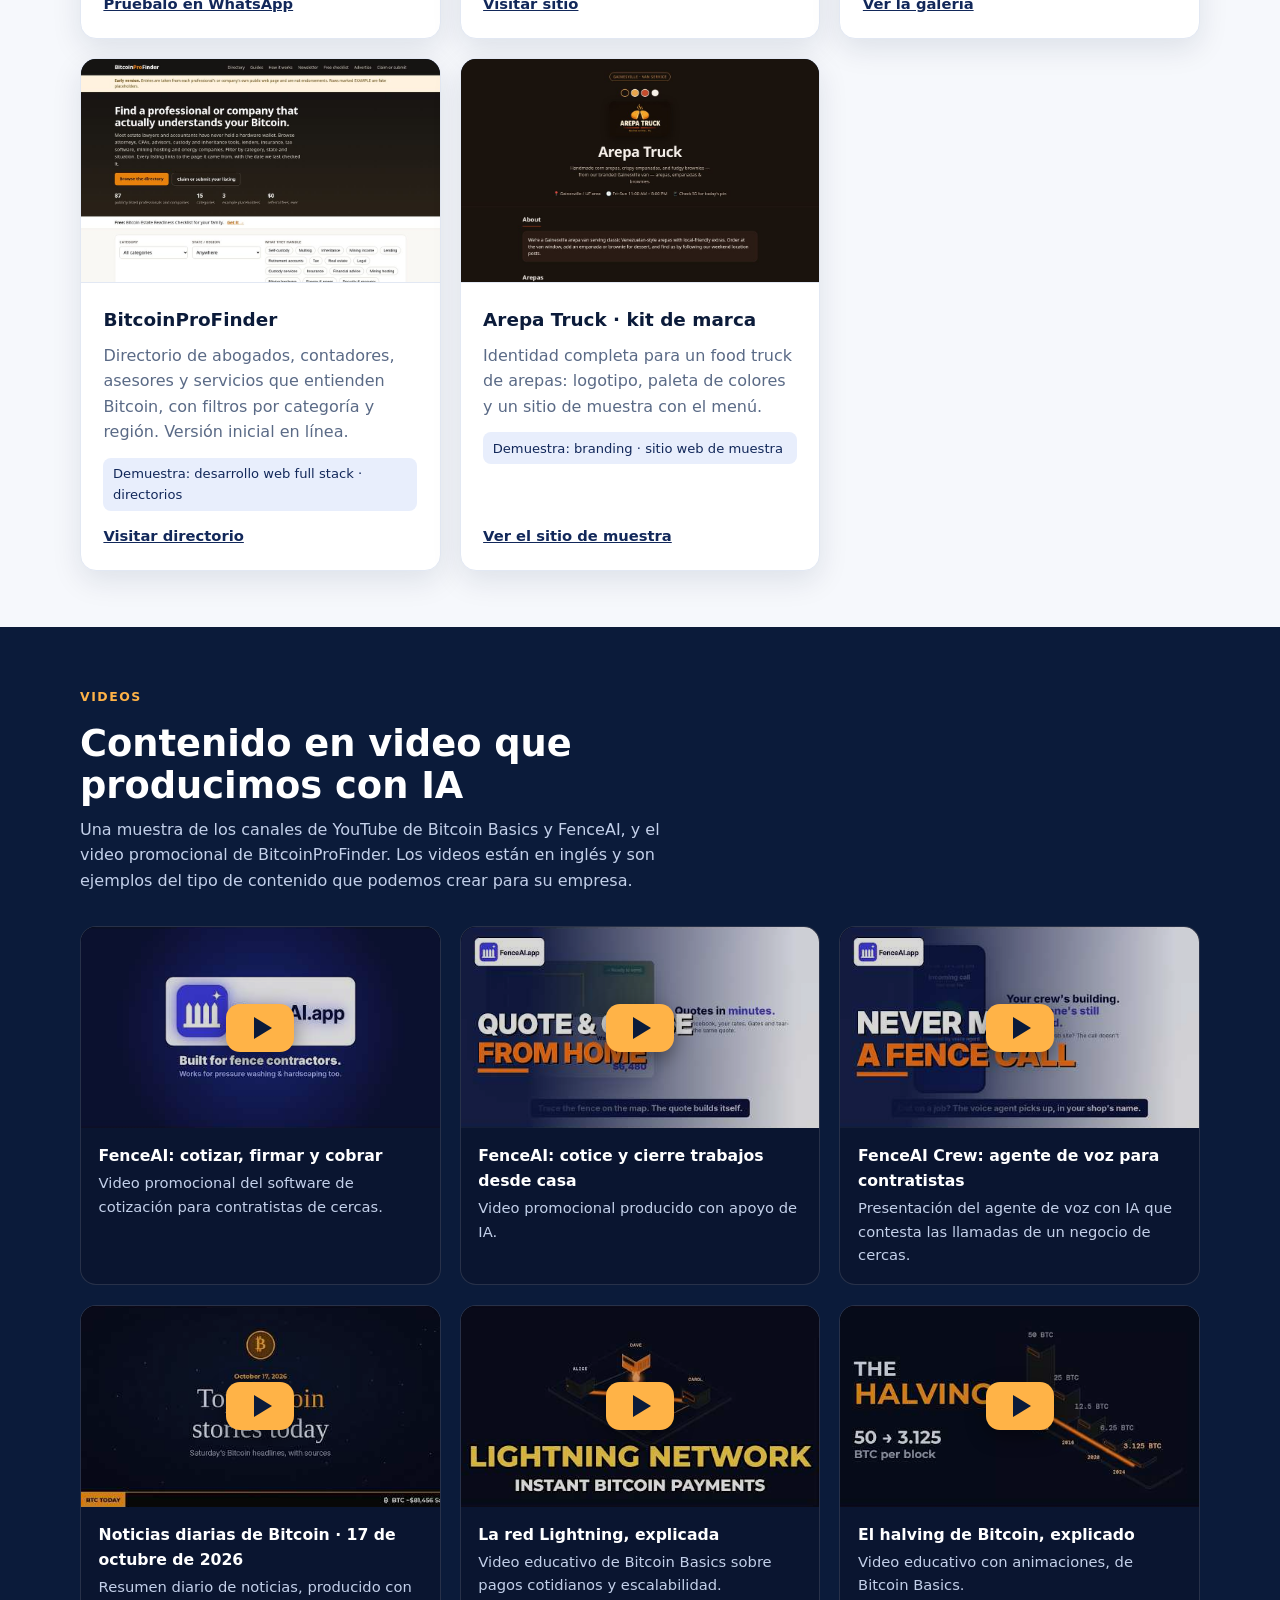
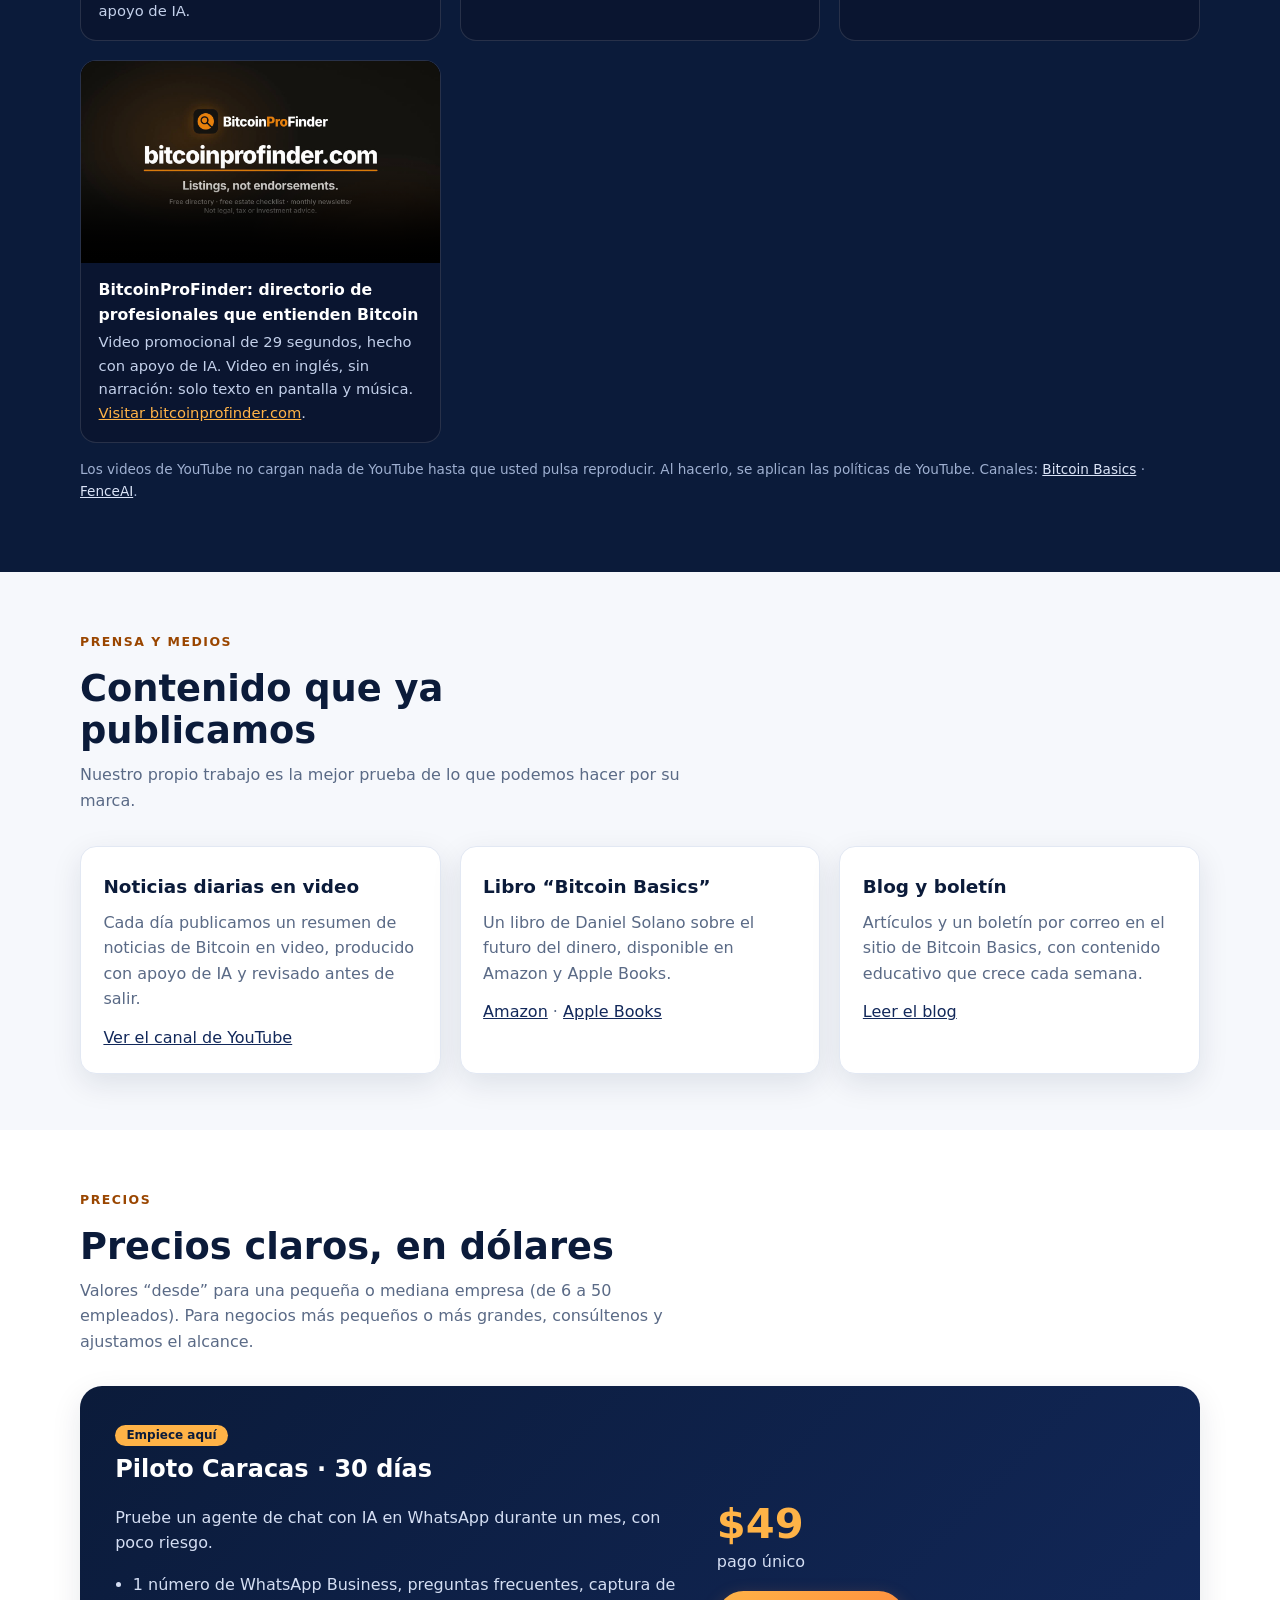
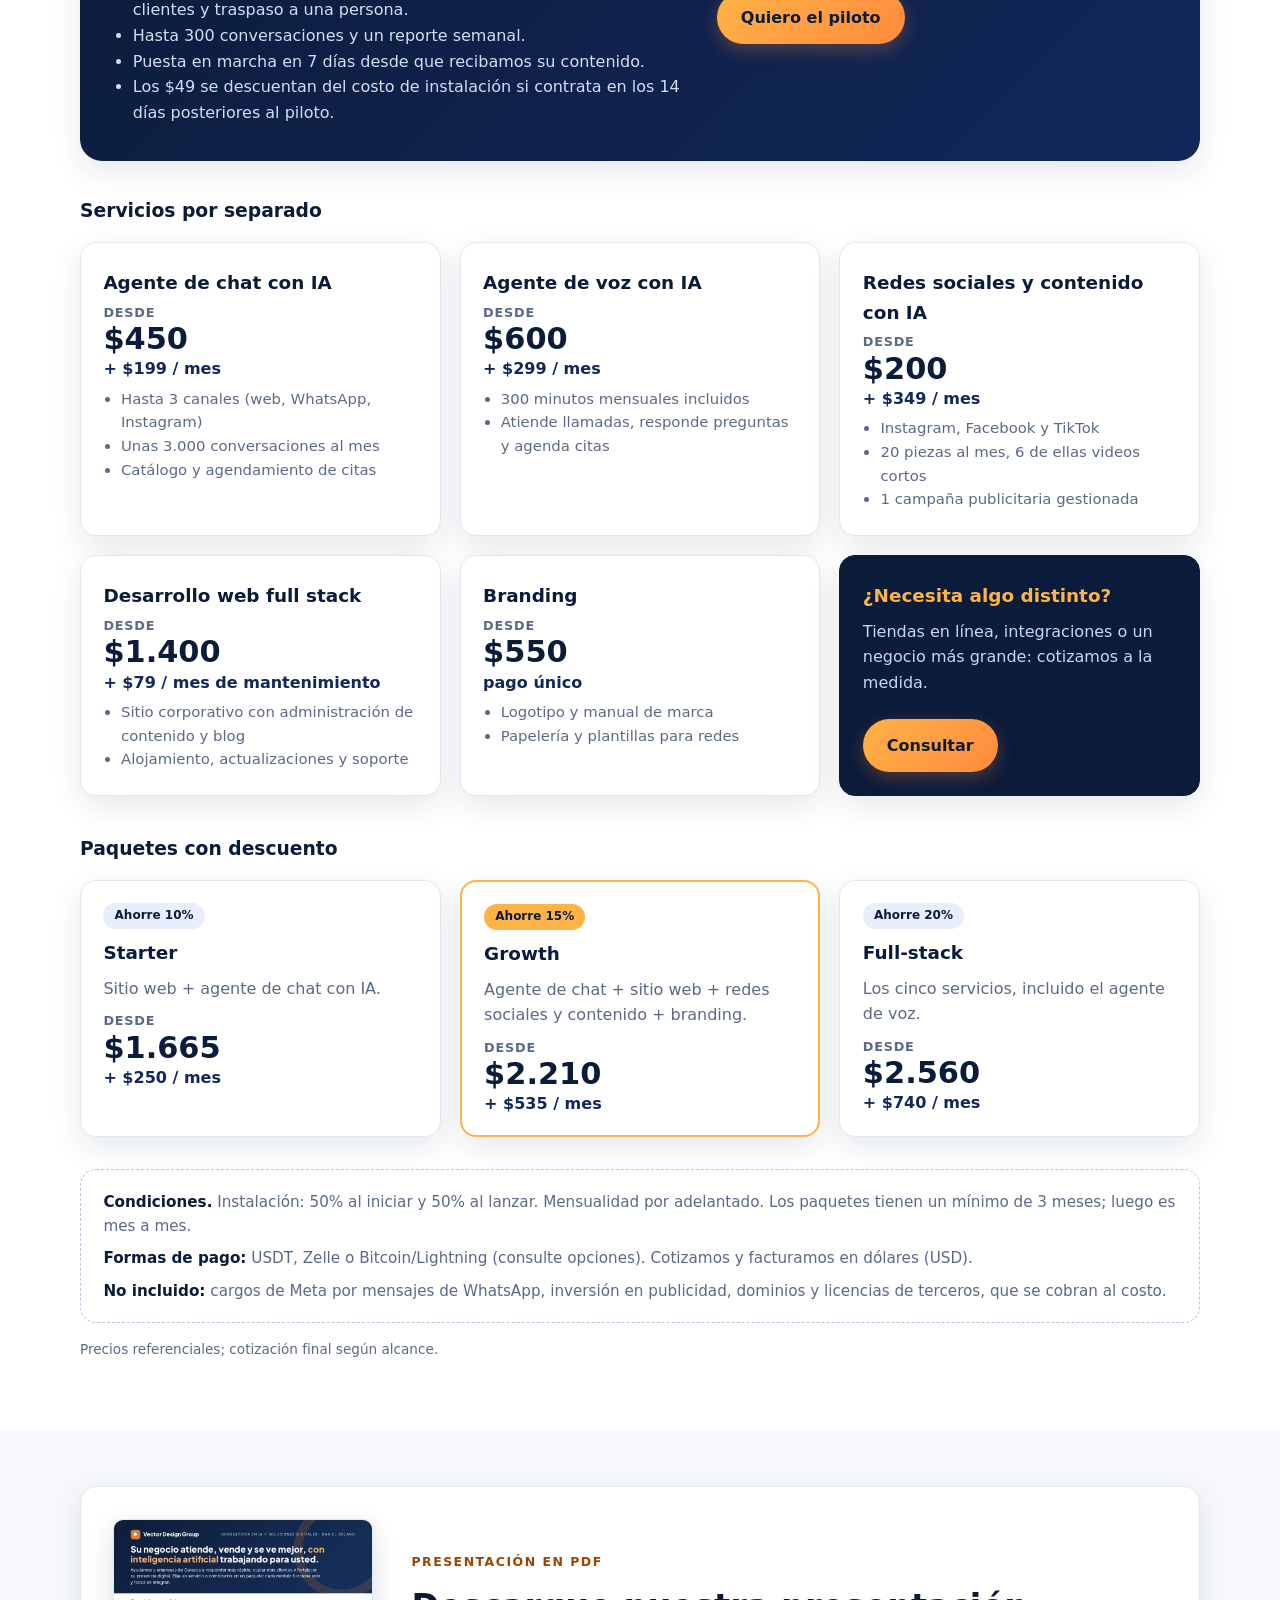
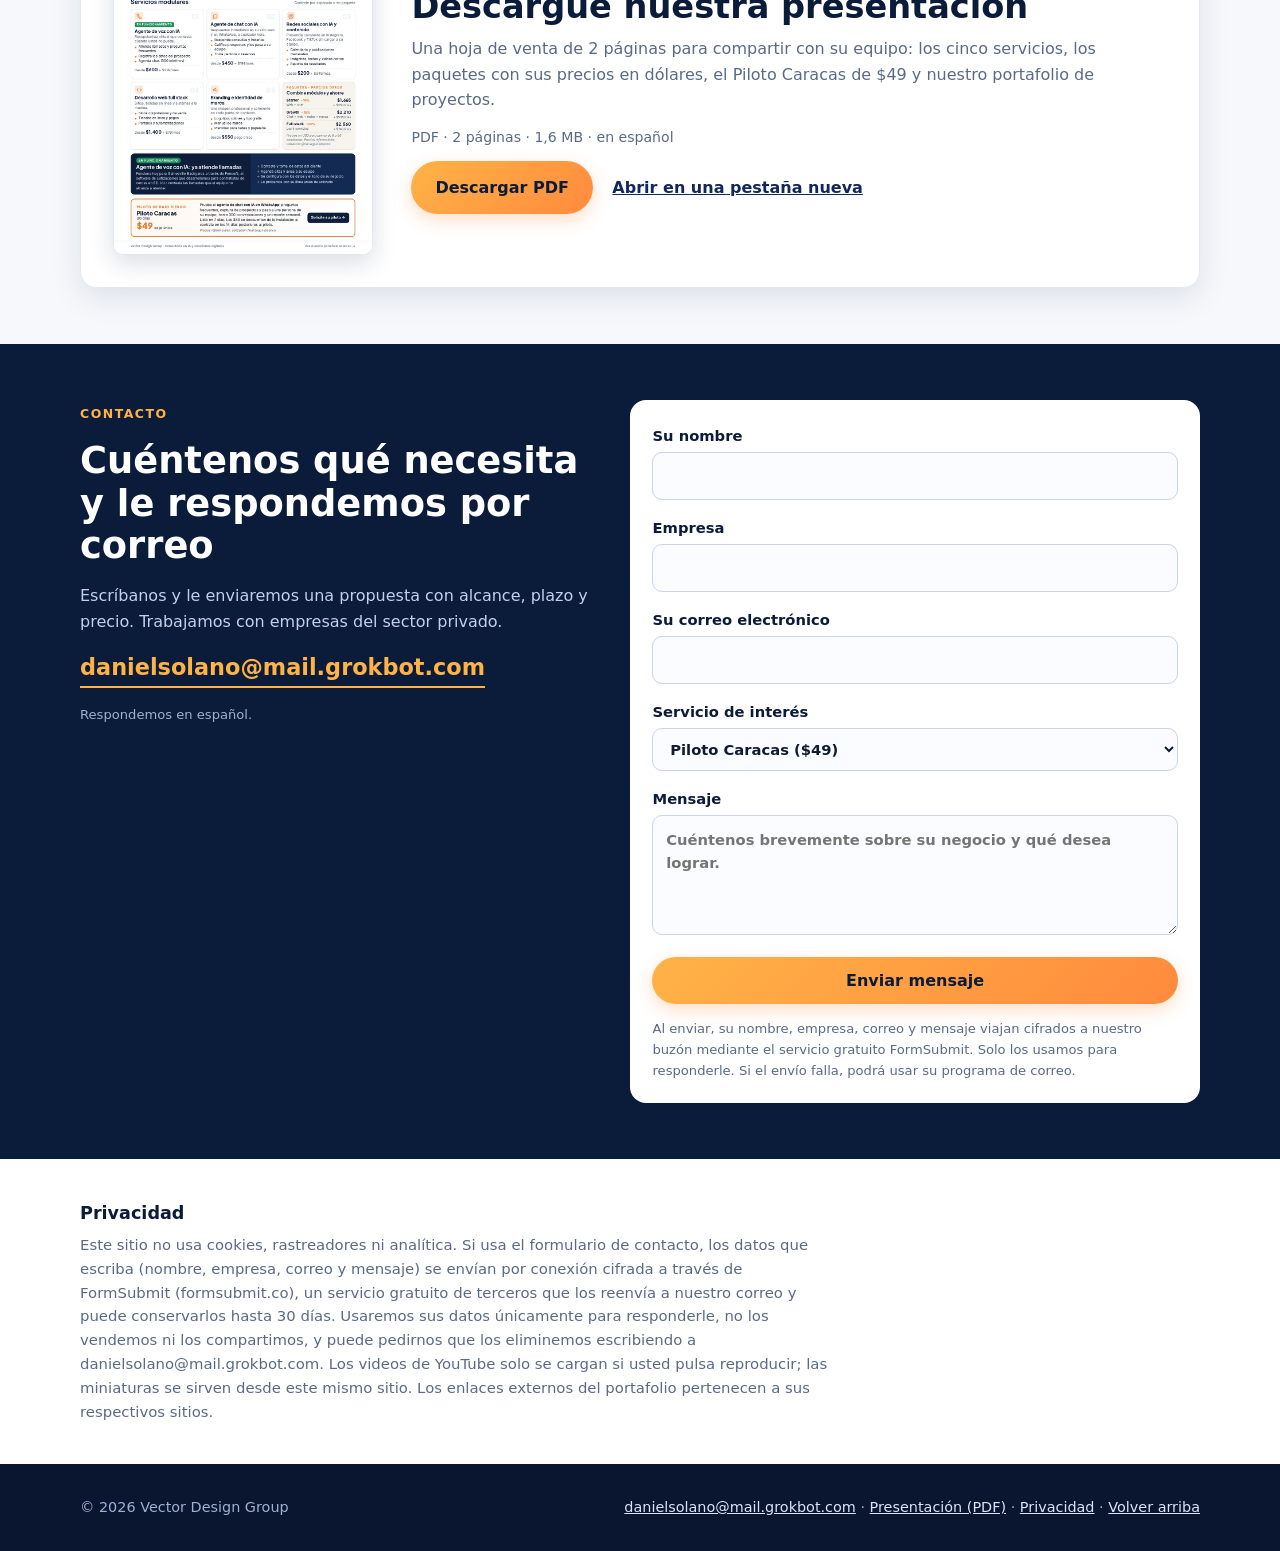
==== commit 460d923d: "Portafolio FenceAI: imagen del dibujo automático de la cerca sobre el mapa satelital (imagen aérea d" ====
--- a/index.html
+++ b/index.html
@@ -192,7 +192,7 @@
         </div>
       </article>
       <article class="card proj">
-        <img src="assets/img/fenceai-cotizacion.webp" width="1200" height="750" loading="lazy" decoding="async" alt="Ejemplo de cotización instantánea de cerca en FenceAI con tres opciones: bueno, madera de privacidad de 6 pies por 8.411 dólares; mejor, Shadowbox de 6 pies por 9.085 dólares; y óptimo, cerca de compuesto de privacidad por 19.752 dólares. Incluye firma en línea y agente de voz con IA">
+        <img src="assets/img/fenceai-mapa-satelital.webp" width="1200" height="750" loading="lazy" decoding="async" alt="Ejemplo del dibujo automático de FenceAI sobre una imagen aérea de una casa: el contorno del lote en azul y la cerca propuesta en verde alrededor del patio trasero, con un portón marcado y el largo total de 161 pies. A un lado, el interruptor de dibujo automático (beta) y el botón Confirmar la línea">
         <div class="body">
           <h3>FenceAI</h3>
           <p>Software de cotización para contratistas de cercas: calcula materiales, mano de obra y distancia, y envía cotizaciones para firma. Incluye un agente de voz con IA que atiende las llamadas, en funcionamiento para Gainesville Backyards.</p>
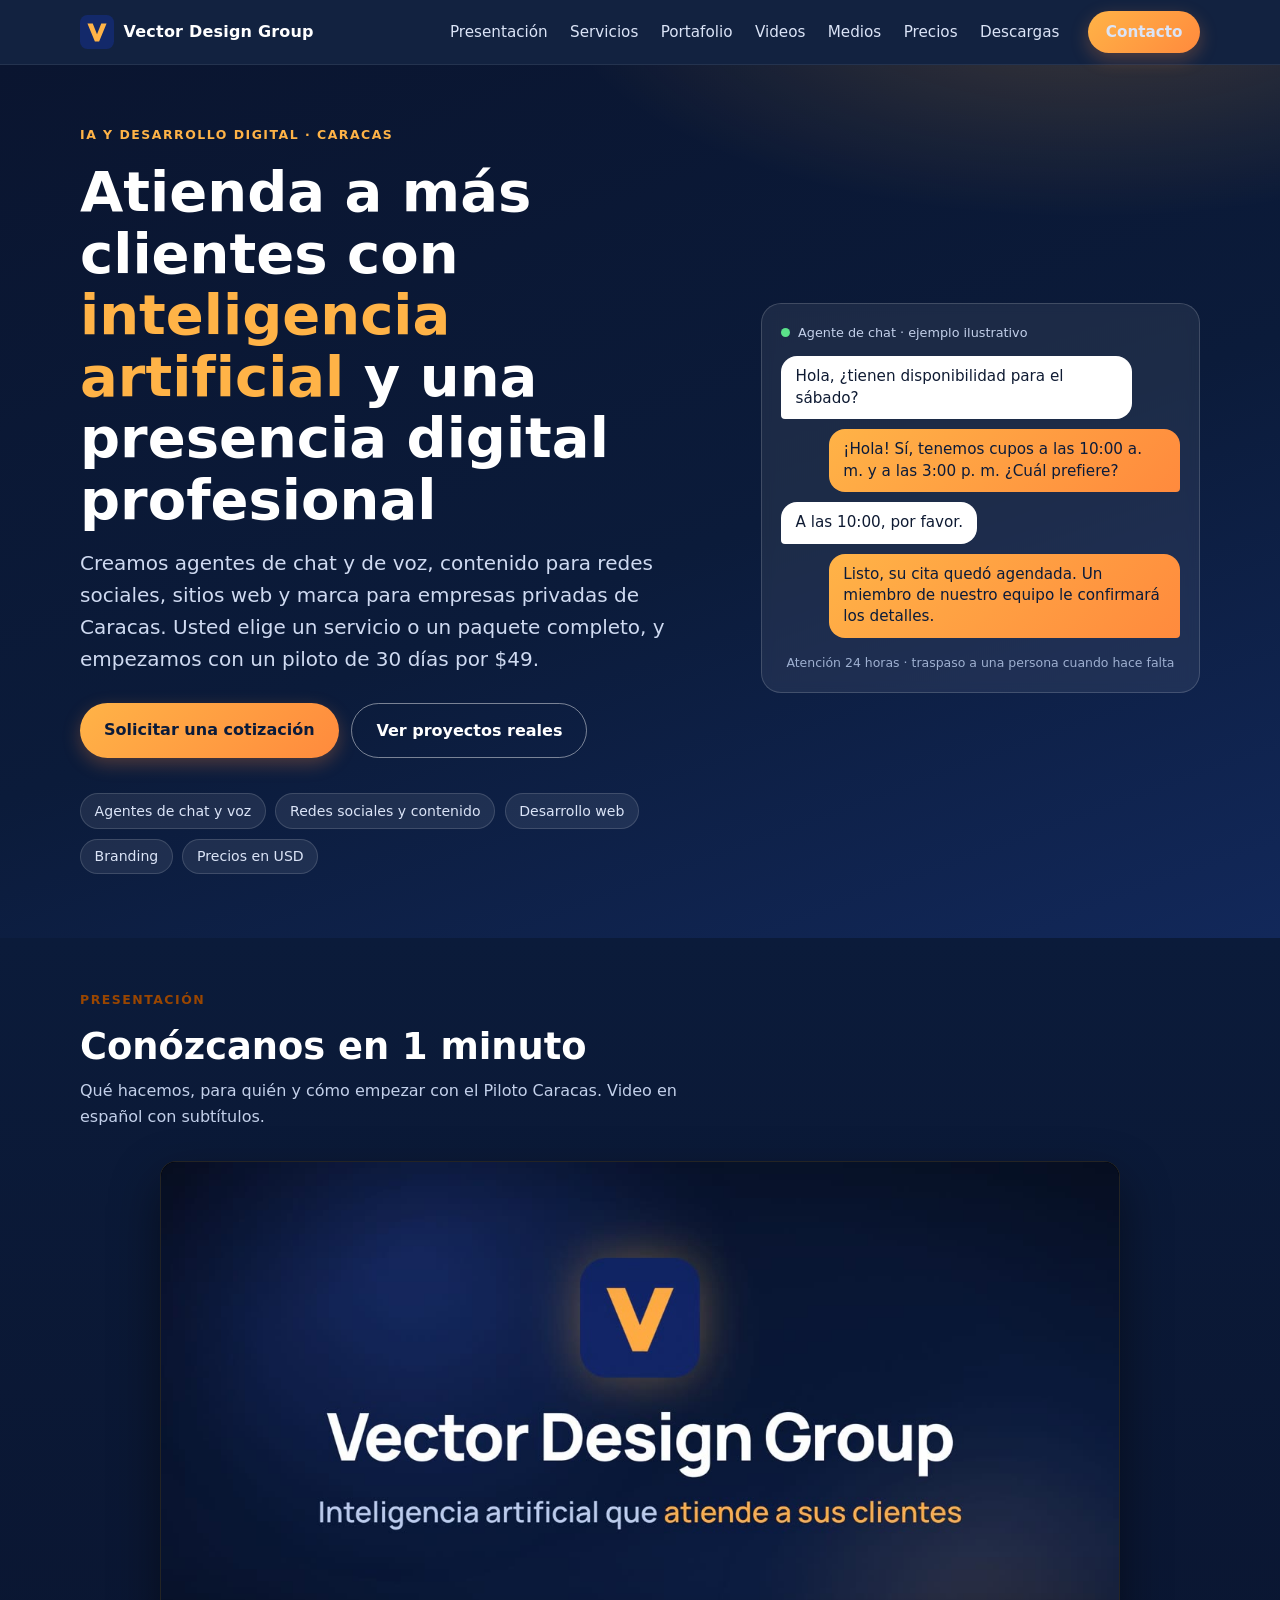
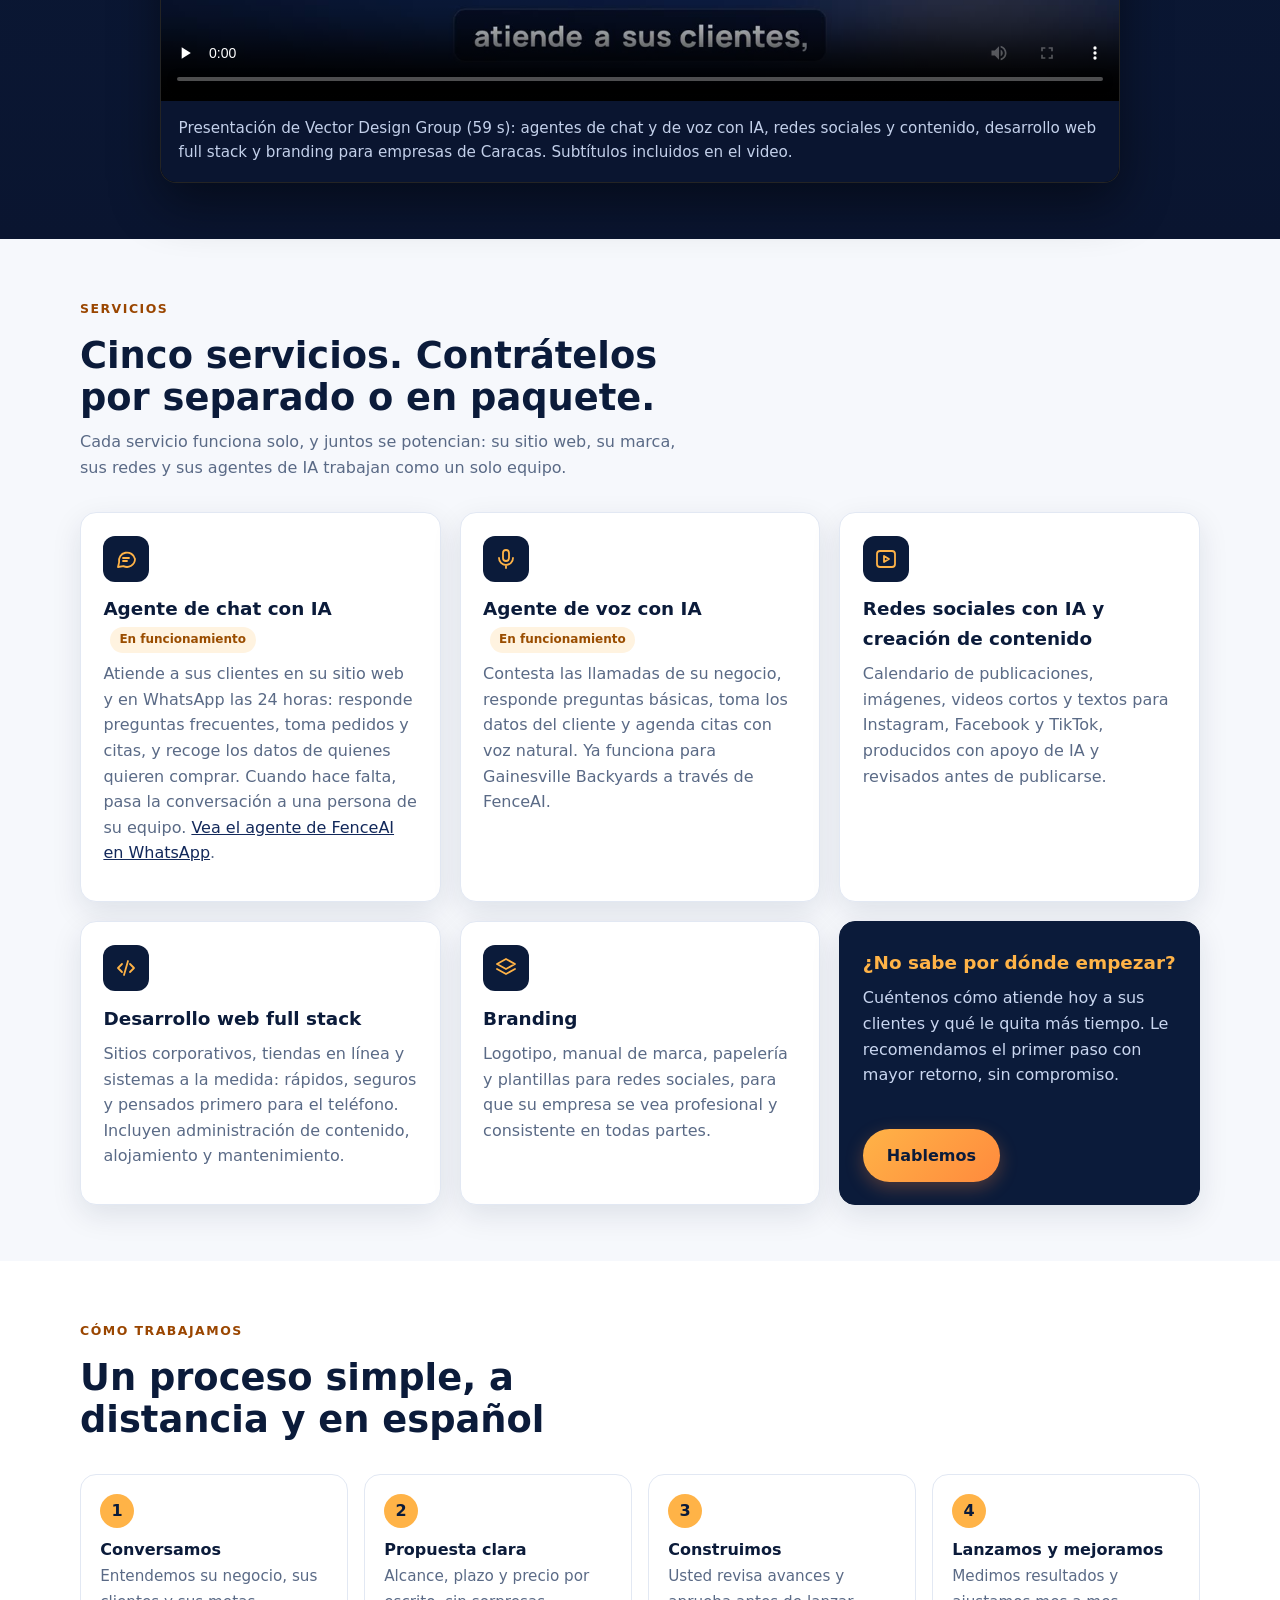
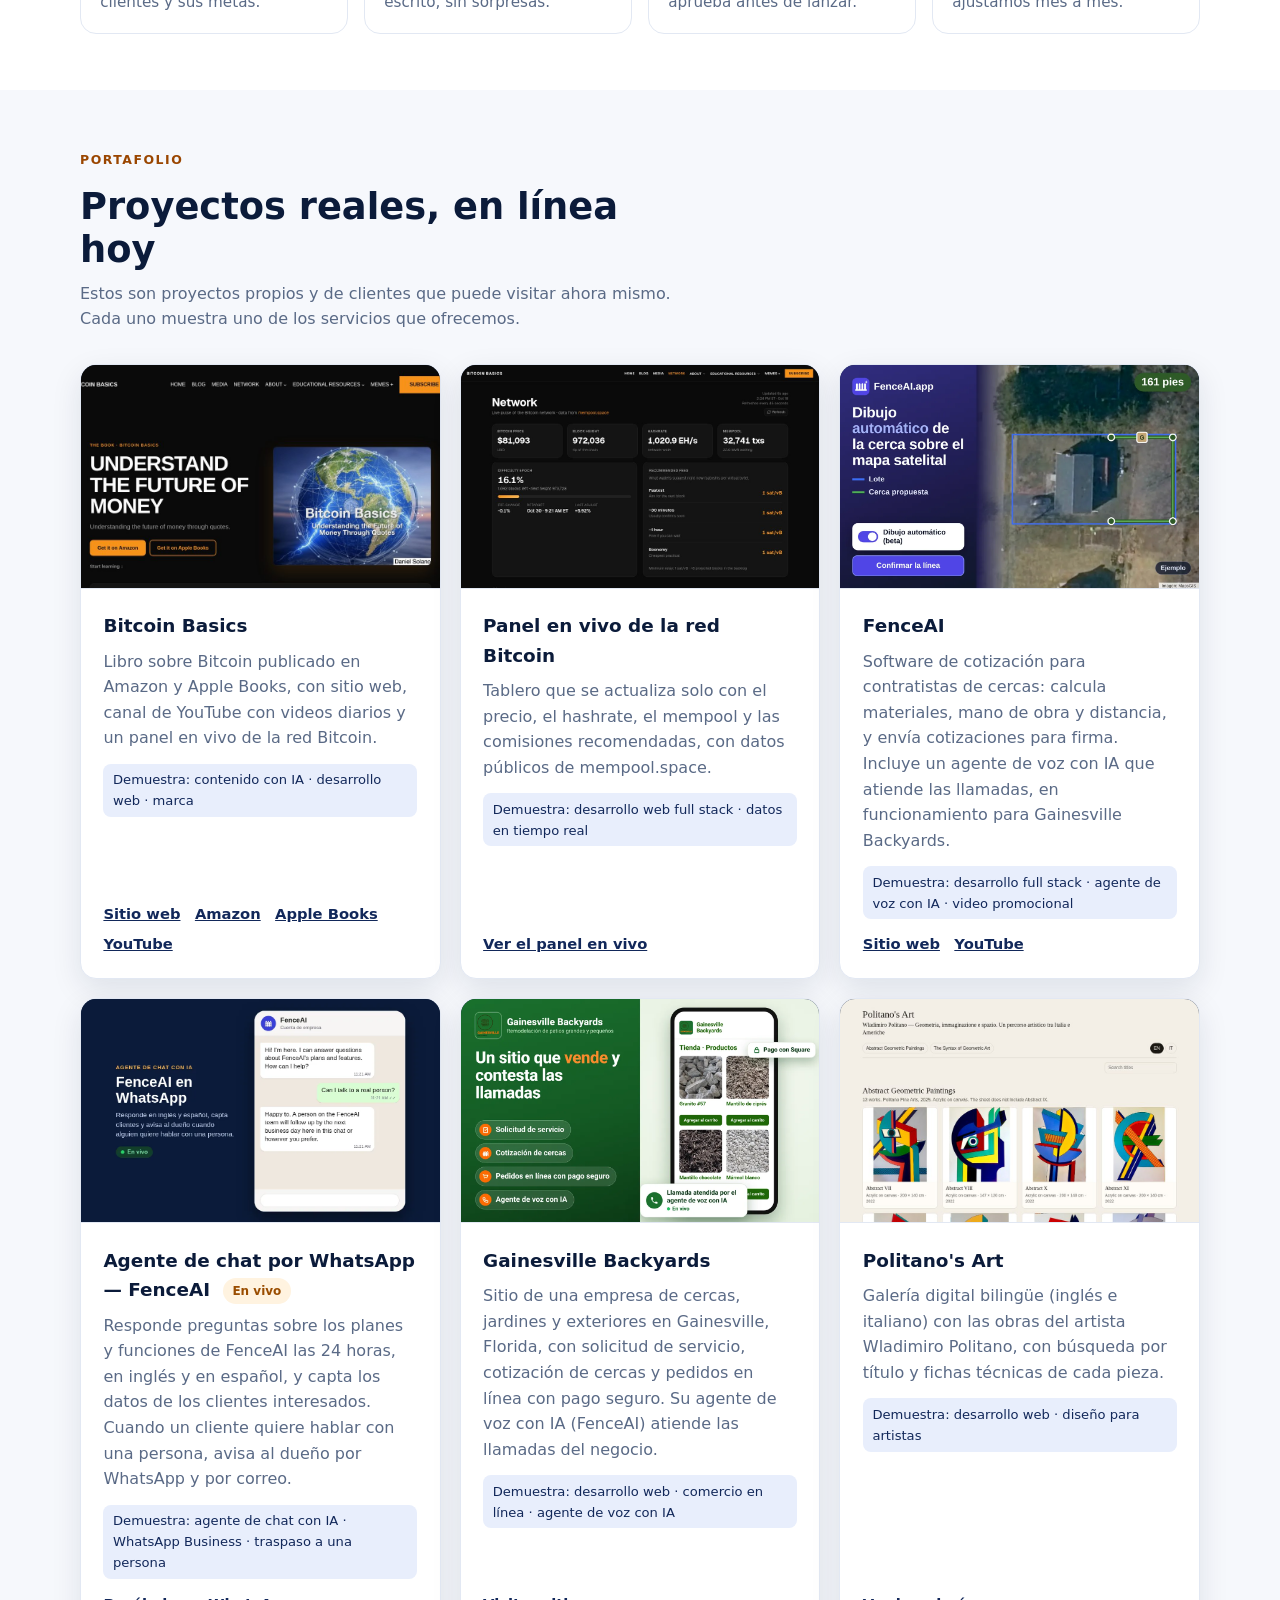
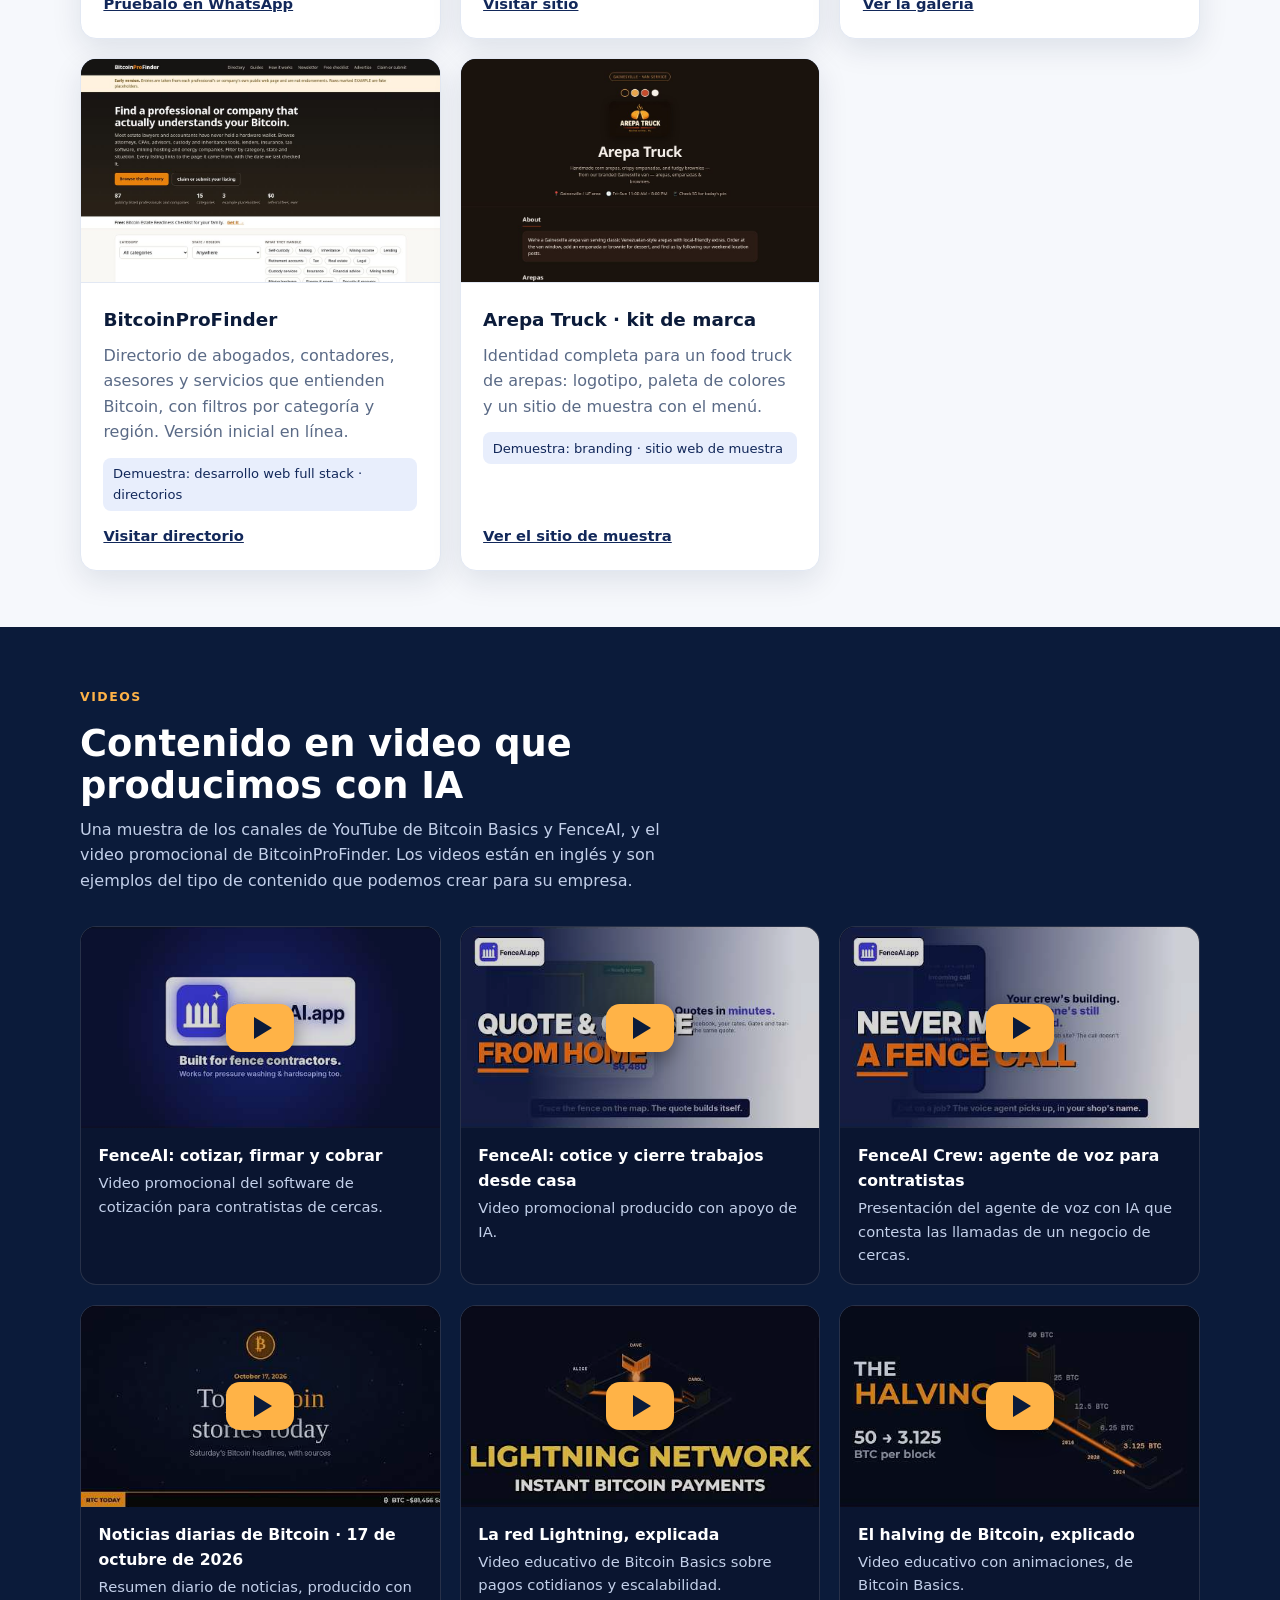
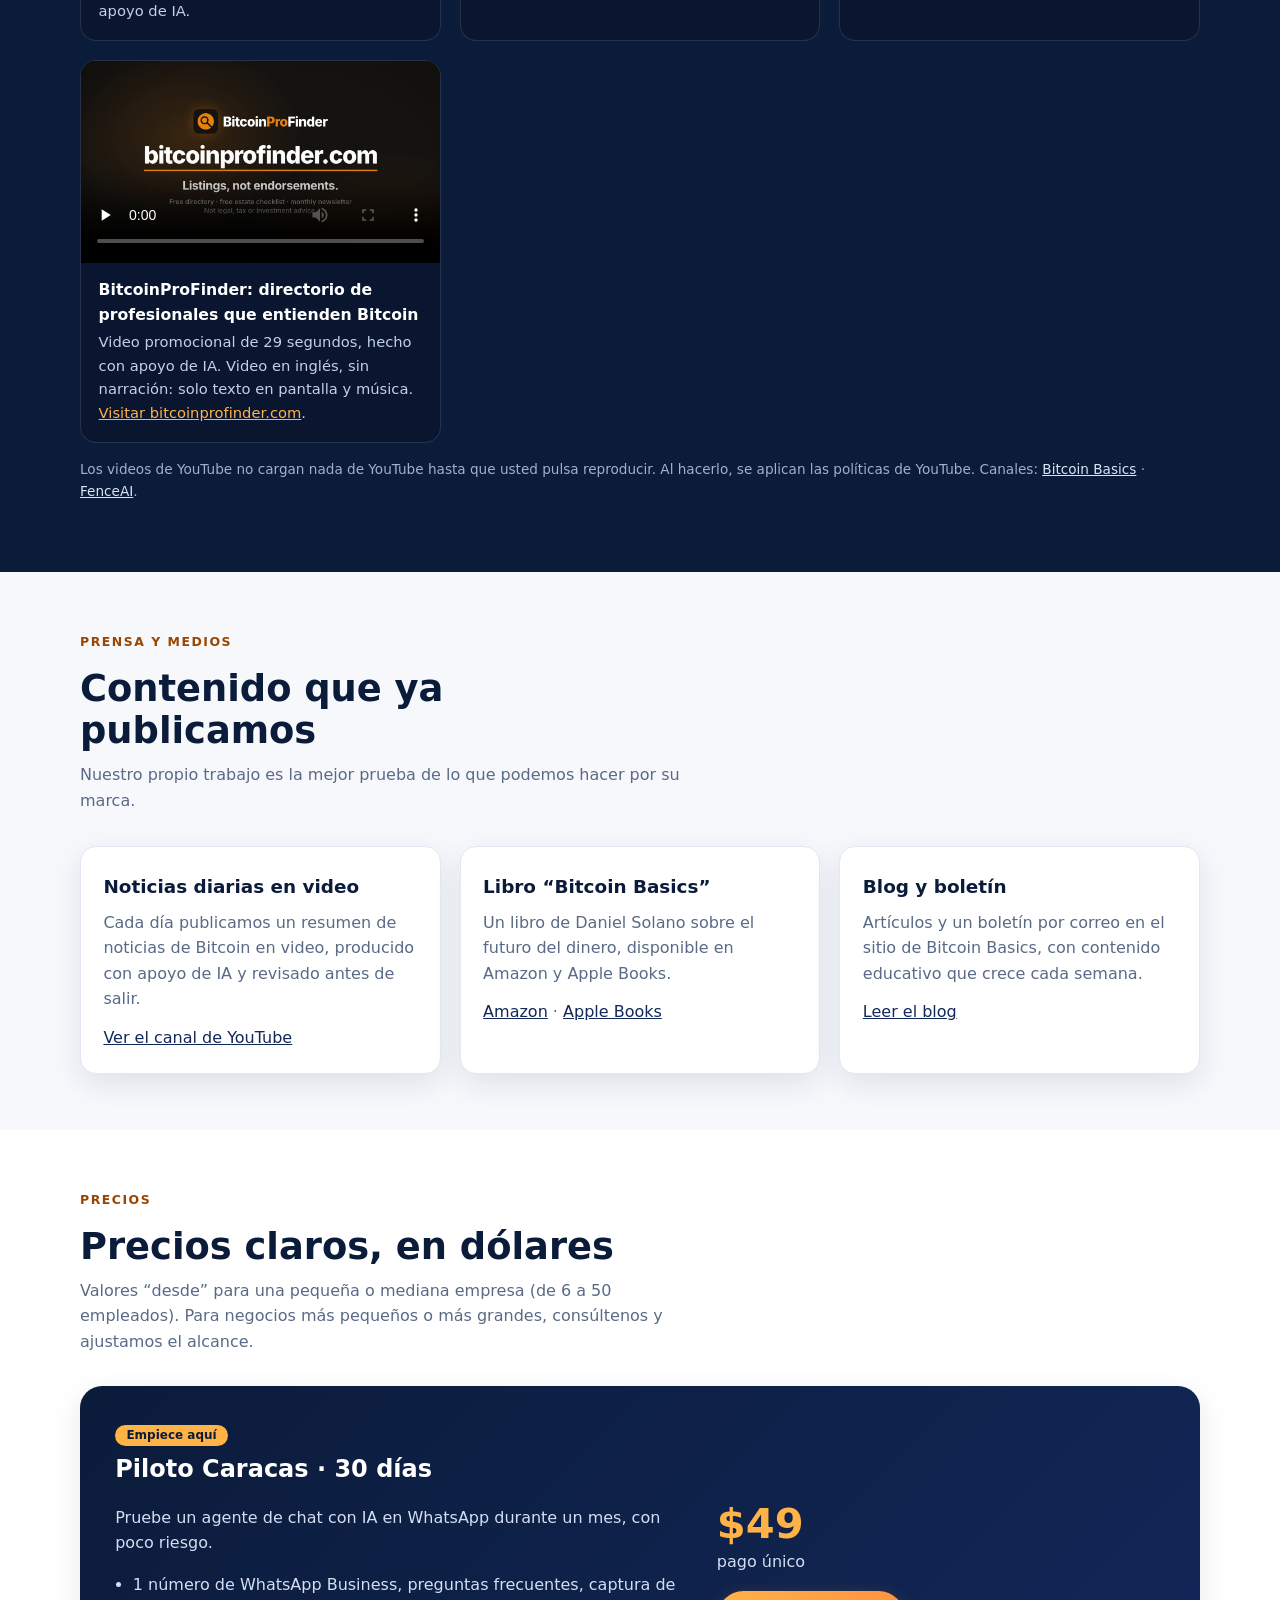
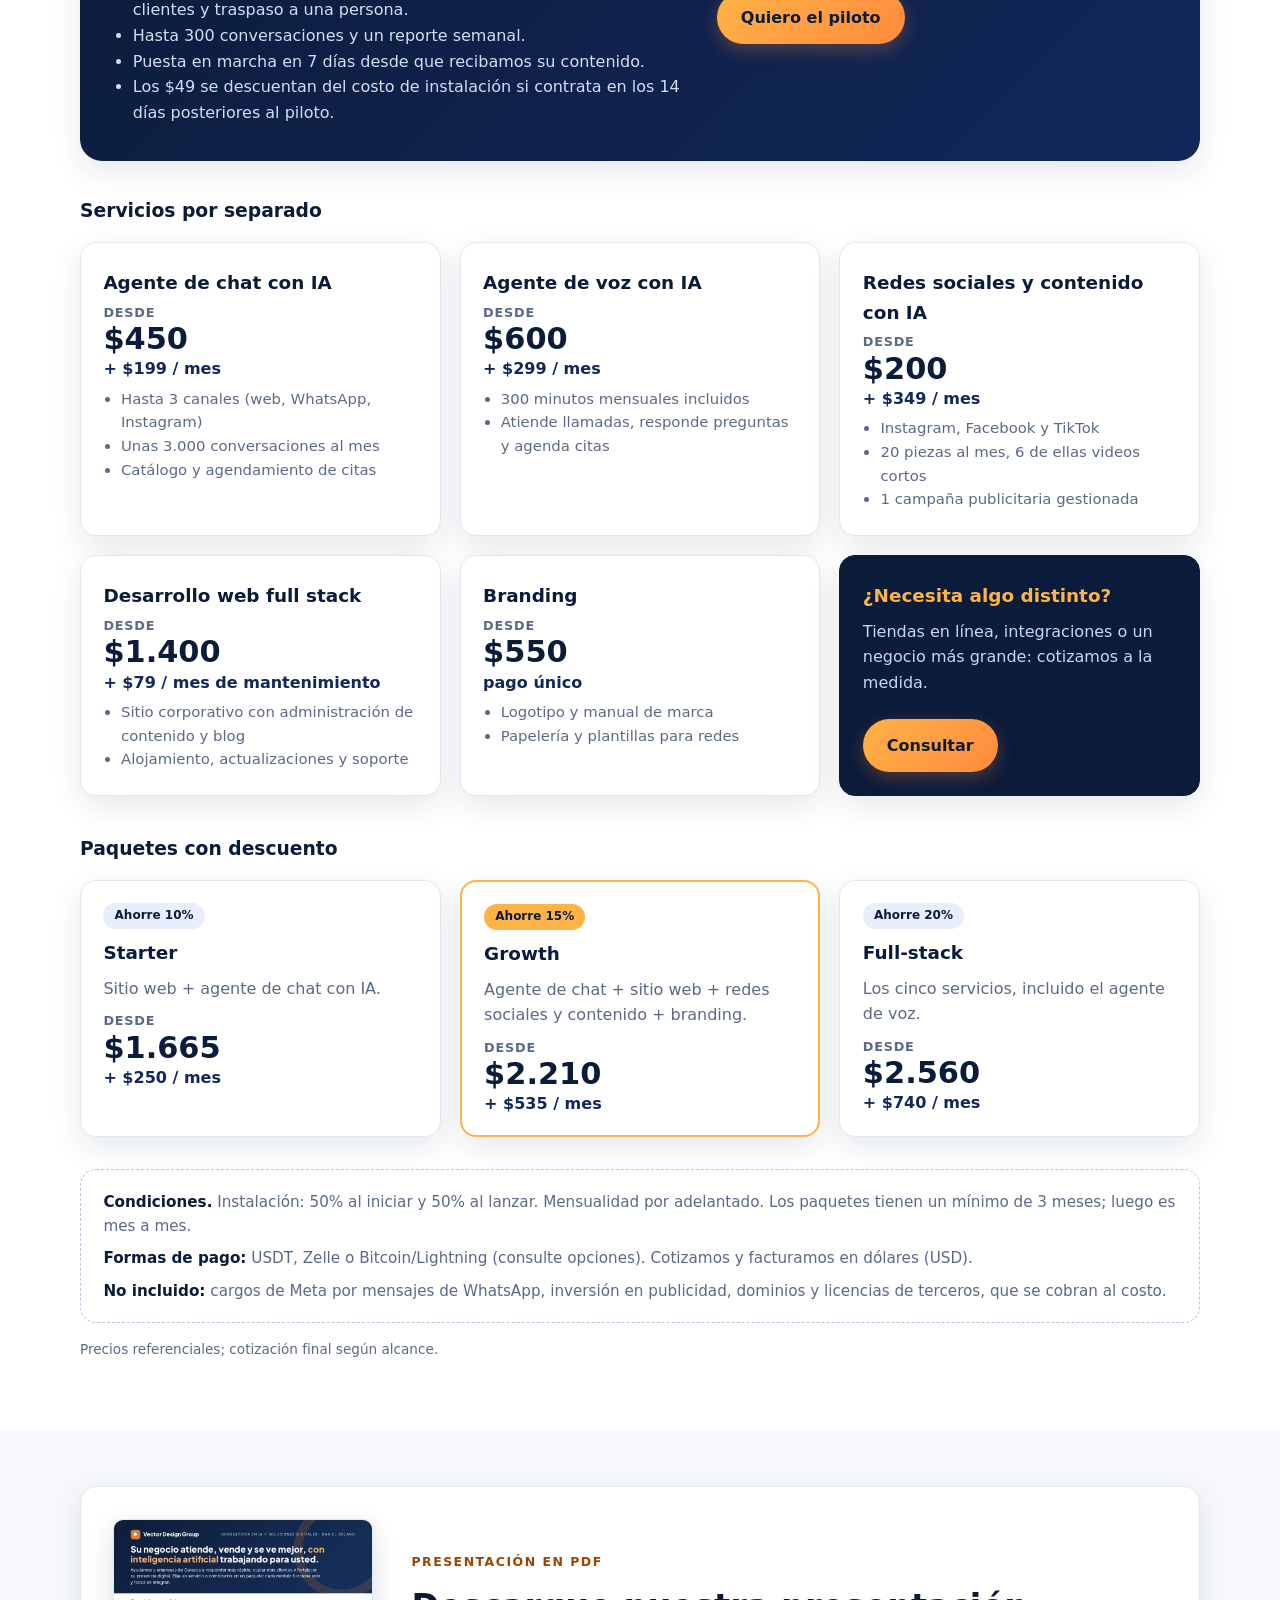
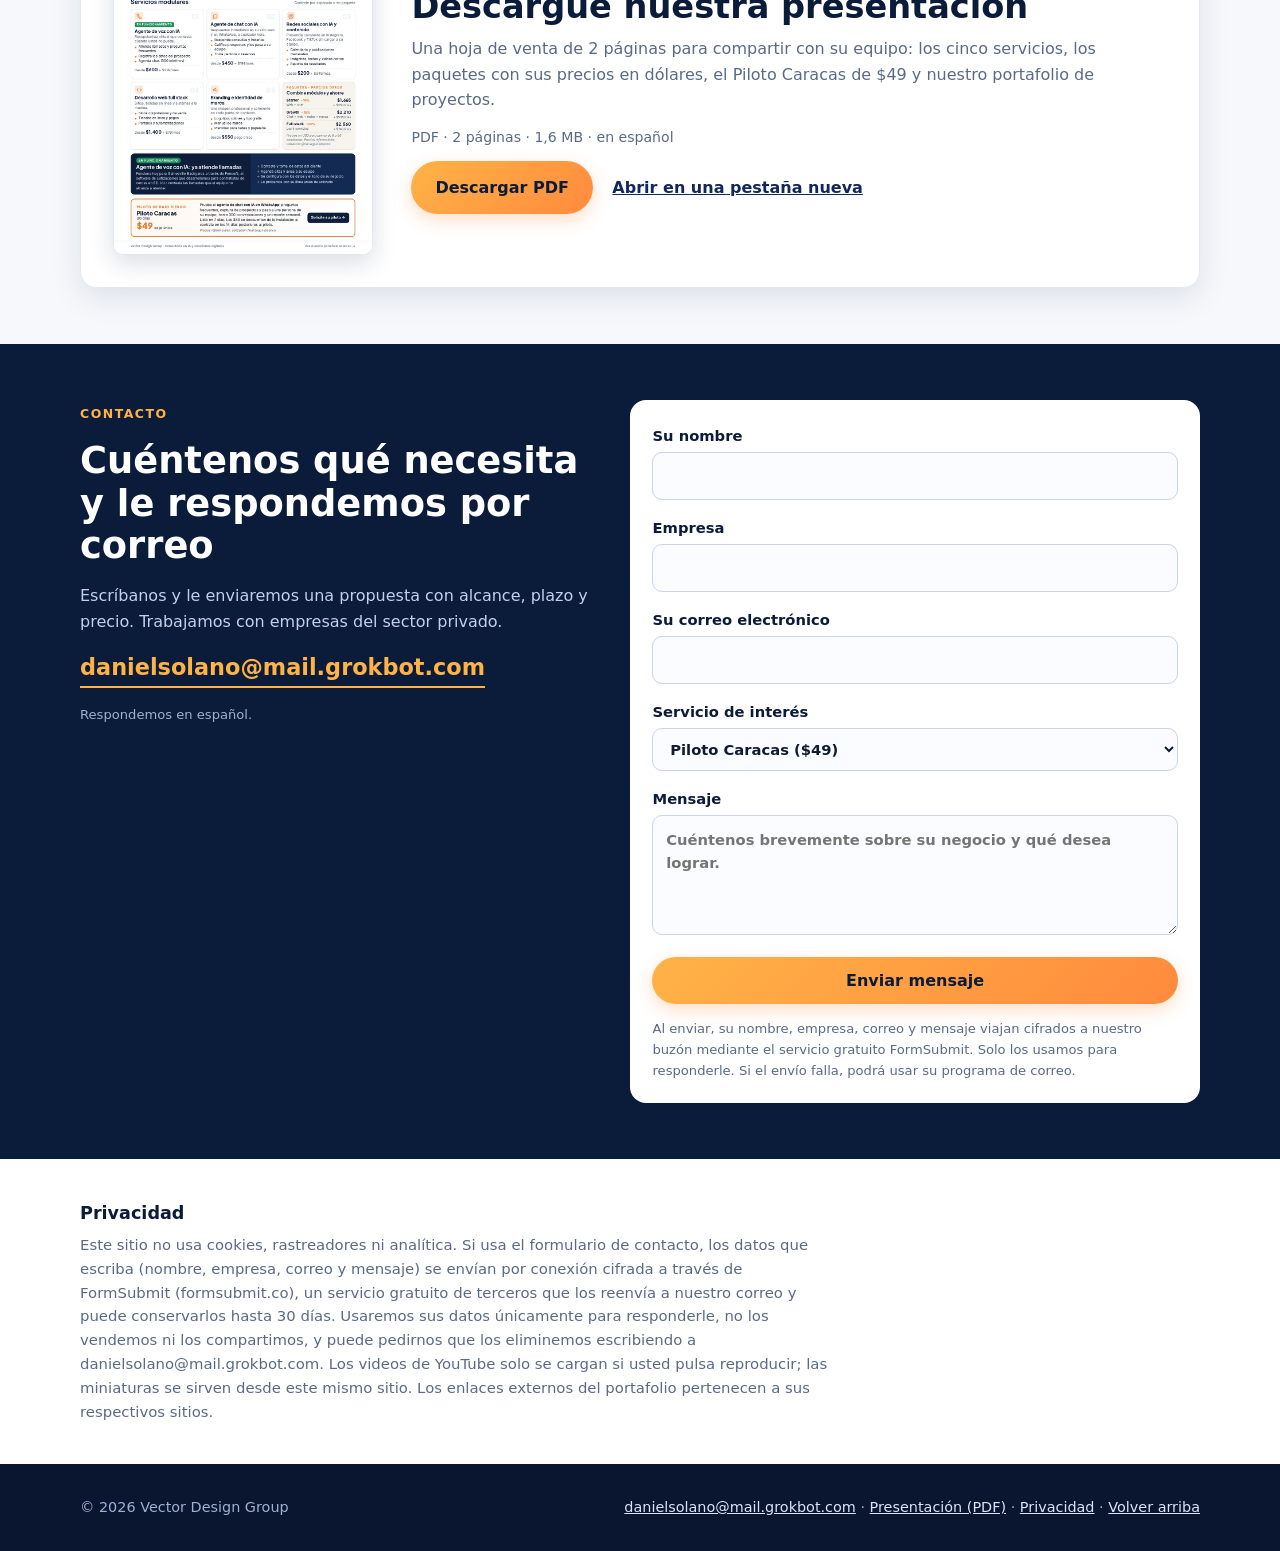
==== commit 86c45ced: "Portafolio Gainesville Backyards: imagen nueva con la tienda en línea, pago con Square y agente de v" ====
--- a/index.html
+++ b/index.html
@@ -213,7 +213,7 @@
         </div>
       </article>
       <article class="card proj">
-        <img src="assets/img/gbackyards.jpg" width="1000" height="625" loading="lazy" alt="Sitio de Gainesville Backyards con pedidos en línea de mantillo y piedra">
+        <img src="assets/img/gbackyards-tienda.webp" width="1200" height="750" loading="lazy" decoding="async" alt="Gainesville Backyards: un sitio que vende y contesta las llamadas. Un teléfono muestra la tienda en línea con granito, mantillo de ciprés, mantillo chocolate y mármol blanco, cada uno con su botón para agregar al carrito, junto a los avisos de pago con Square y de una llamada atendida por el agente de voz con IA. Al lado: solicitud de servicio, cotización de cercas, pedidos en línea con pago seguro y agente de voz con IA">
         <div class="body">
           <h3>Gainesville Backyards</h3>
           <p>Sitio de una empresa de cercas, jardines y exteriores en Gainesville, Florida, con solicitud de servicio, cotización de cercas y pedidos en línea con pago seguro. Su agente de voz con IA (FenceAI) atiende las llamadas del negocio.</p>
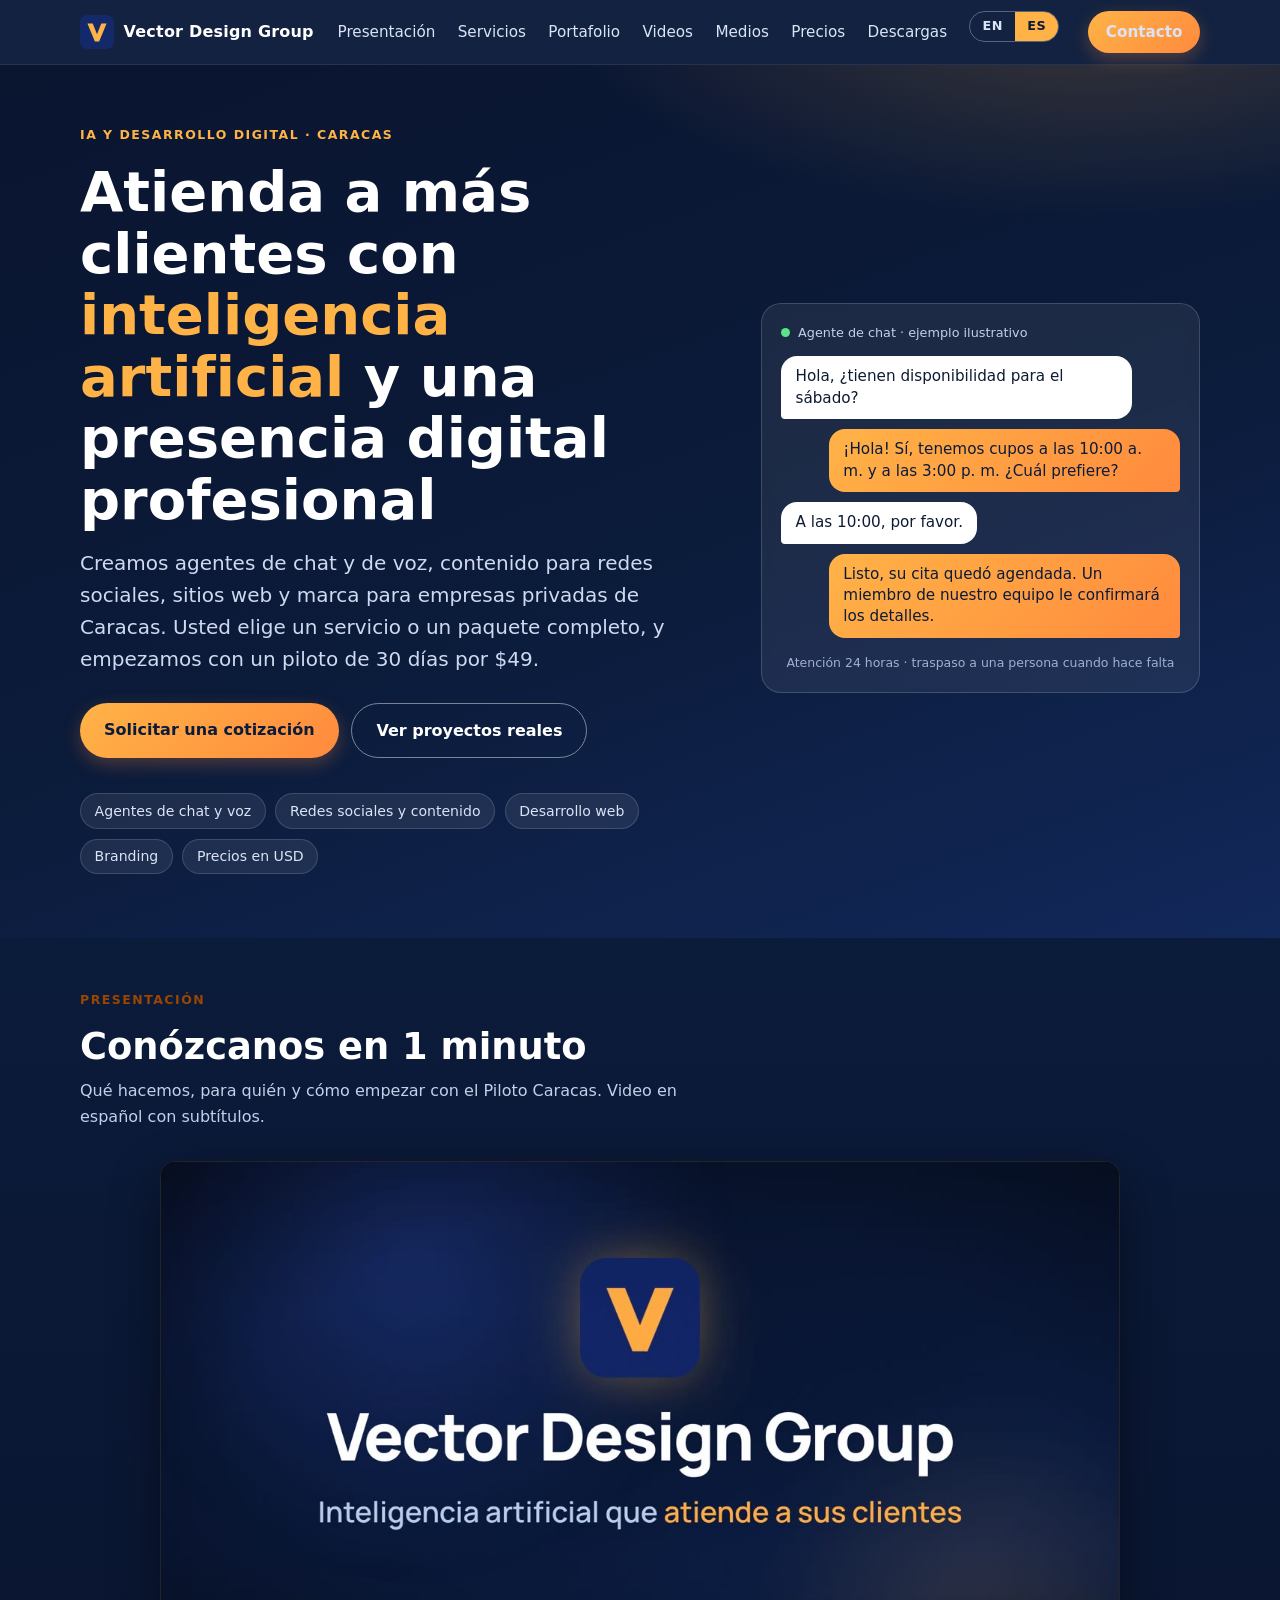
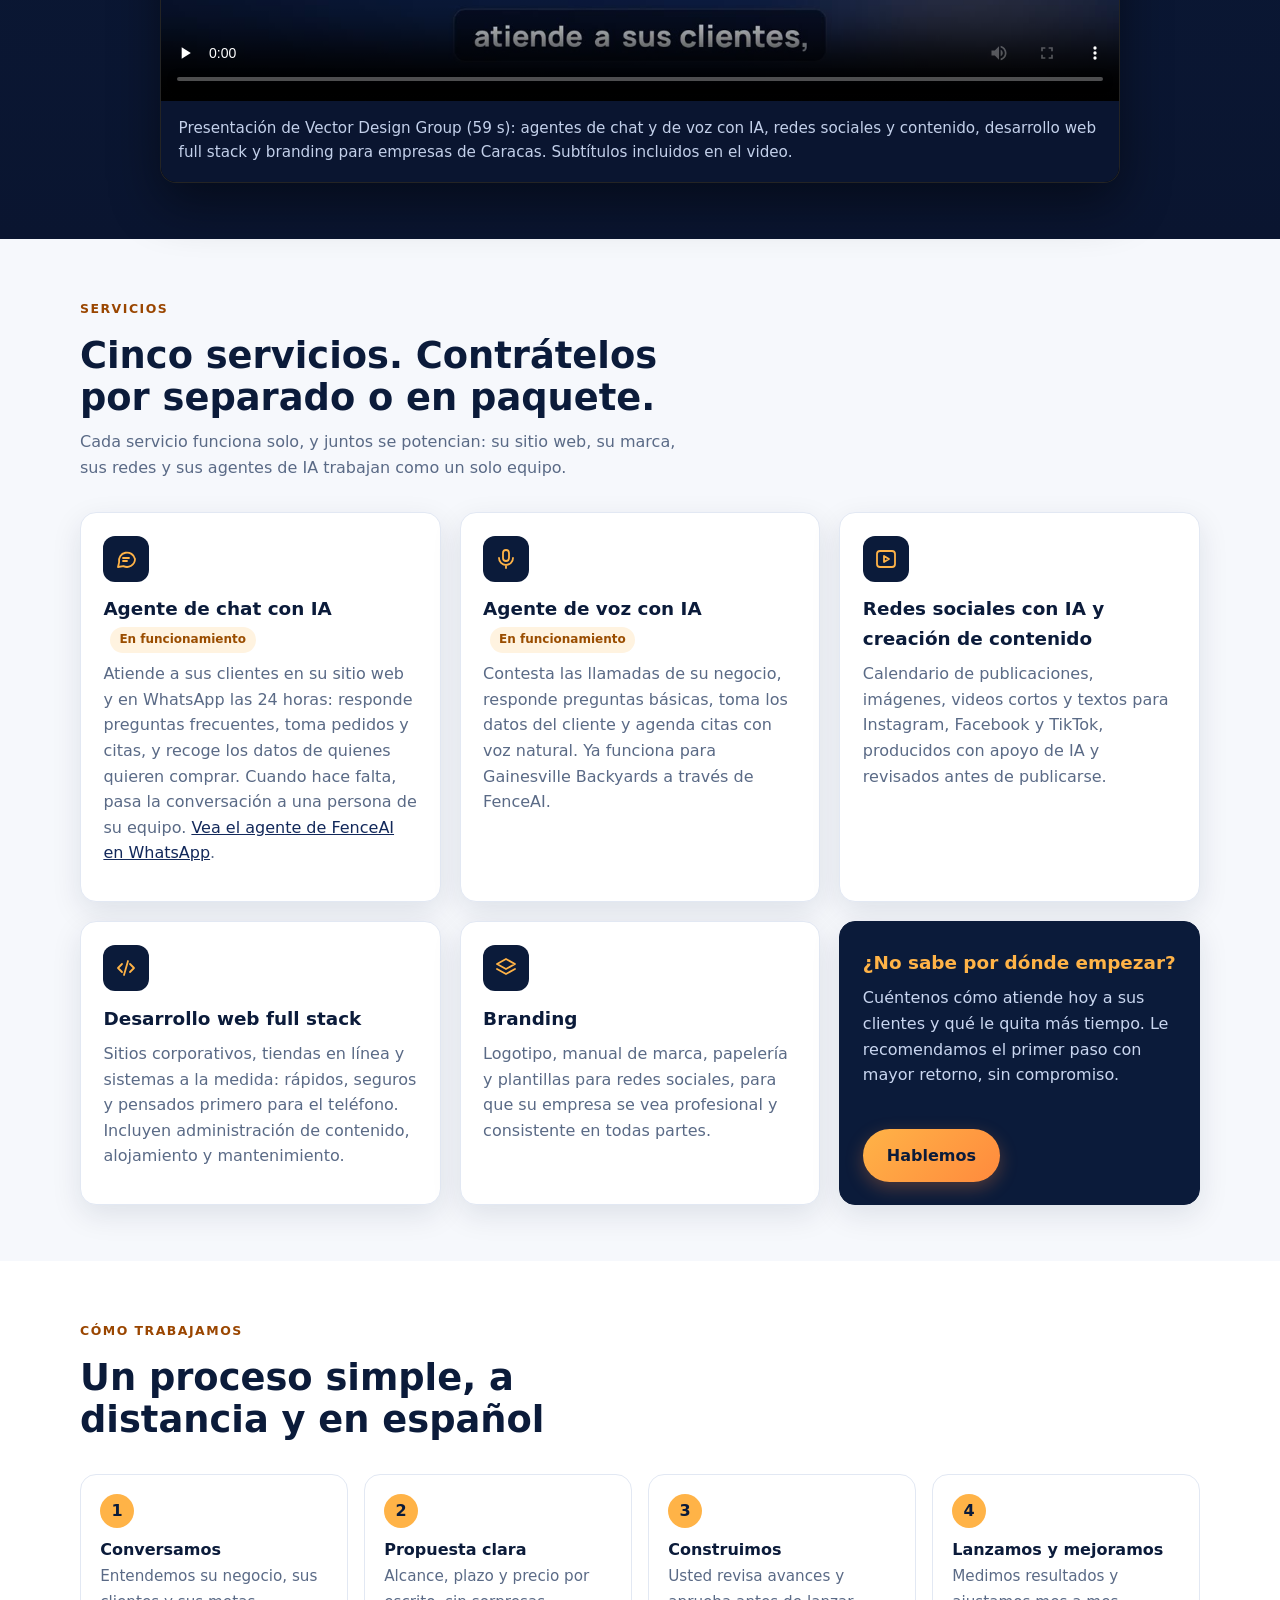
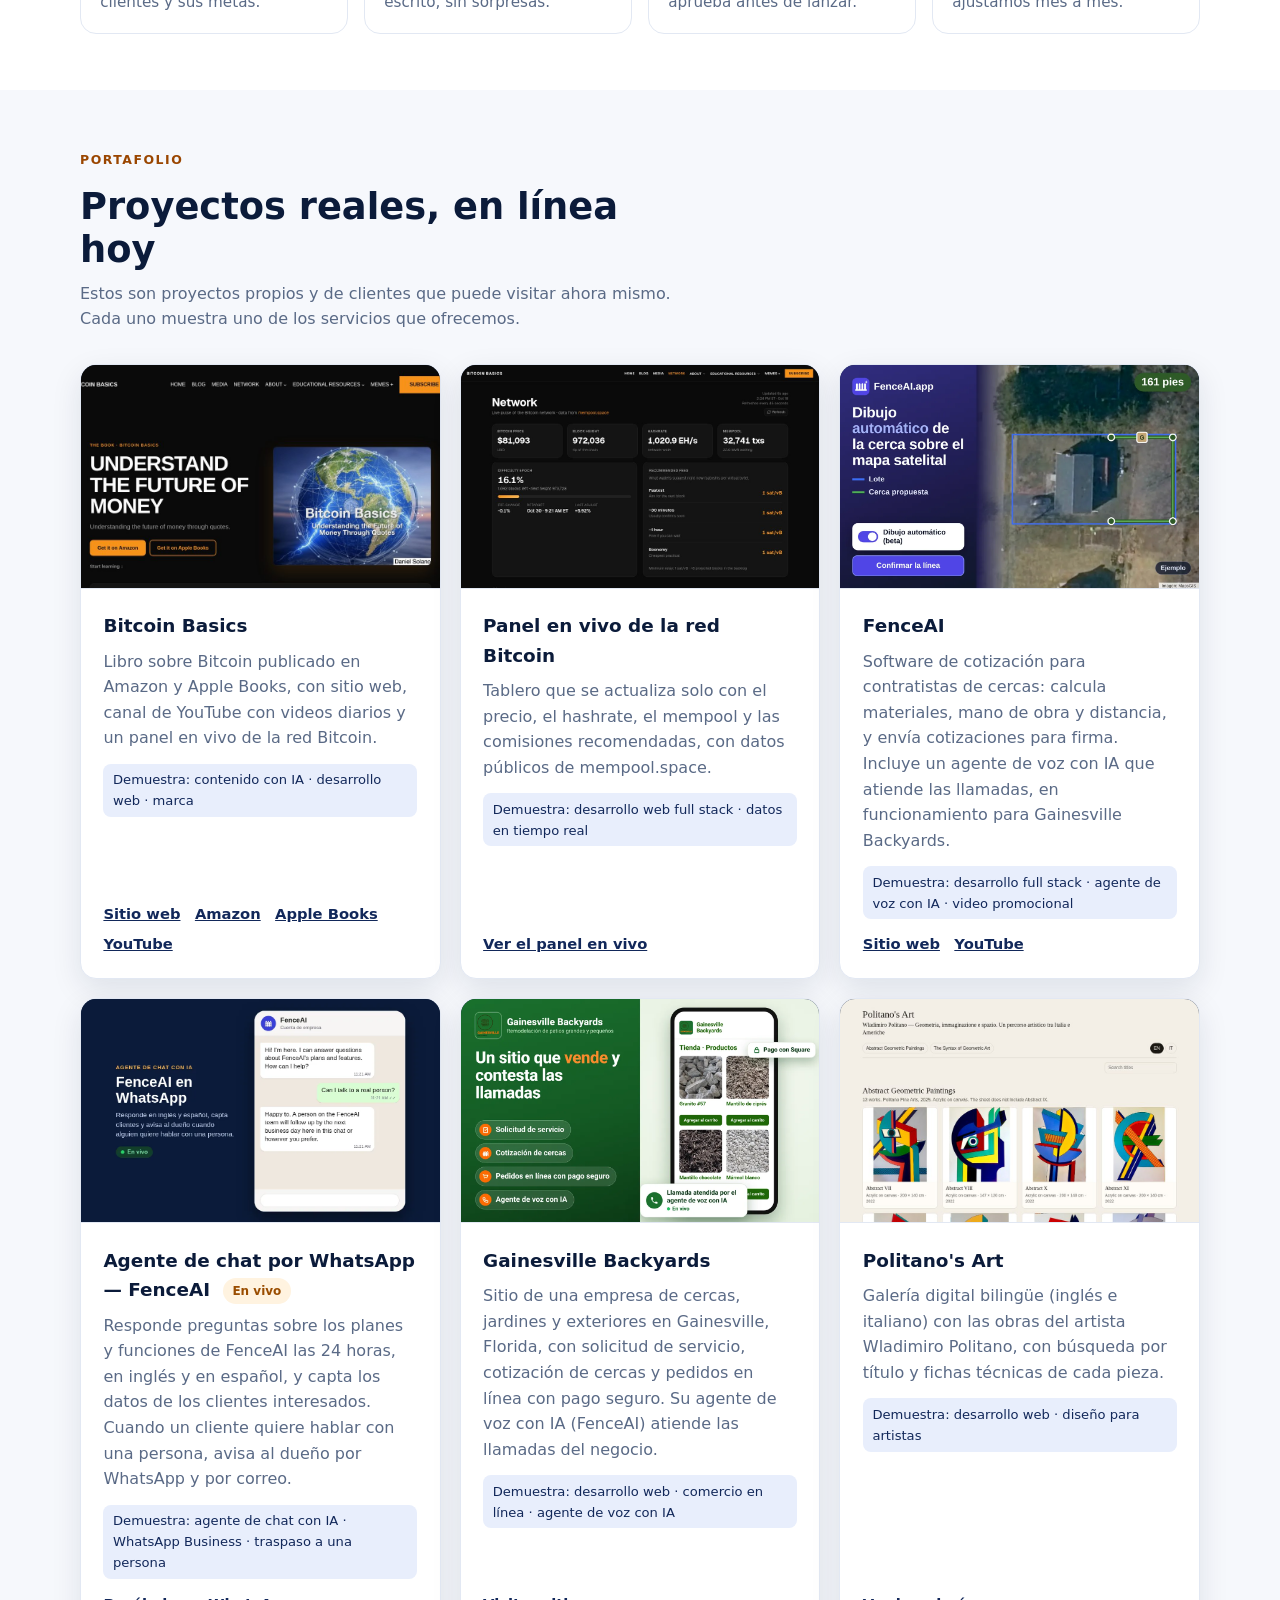
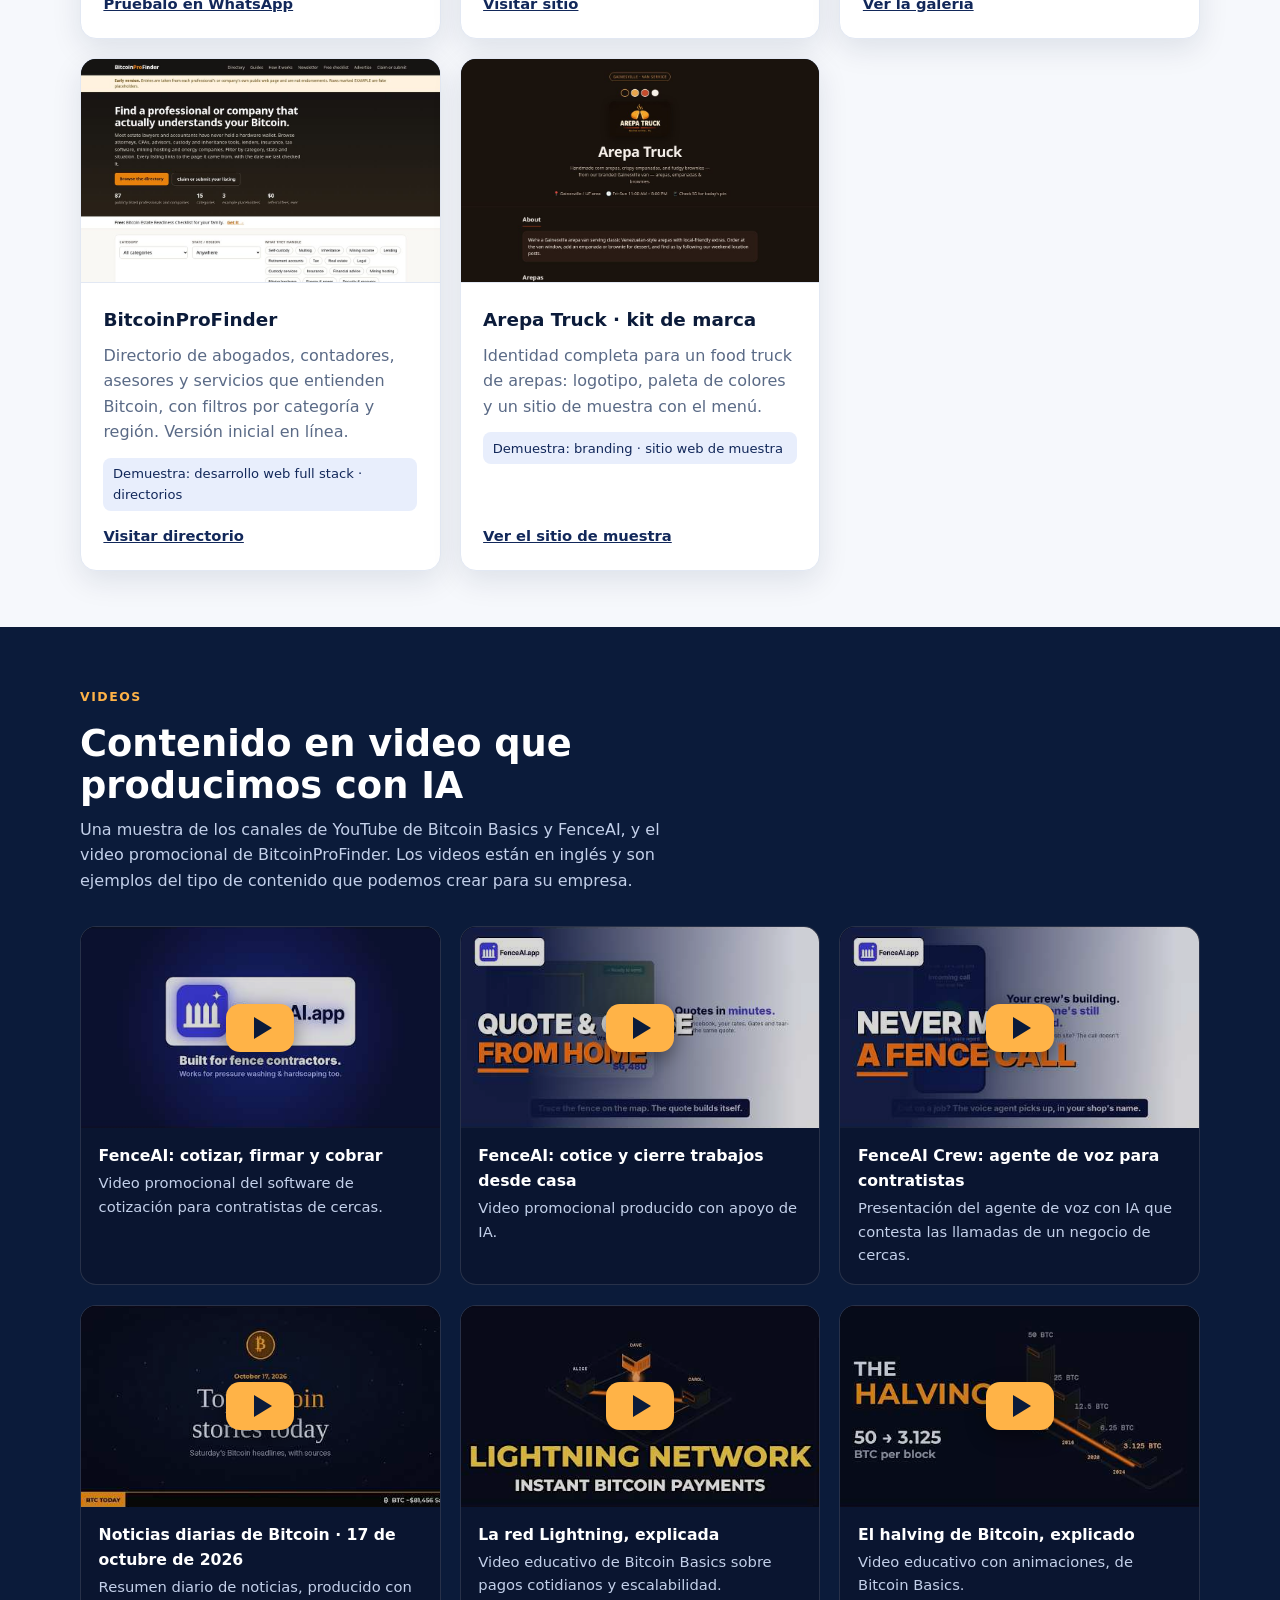
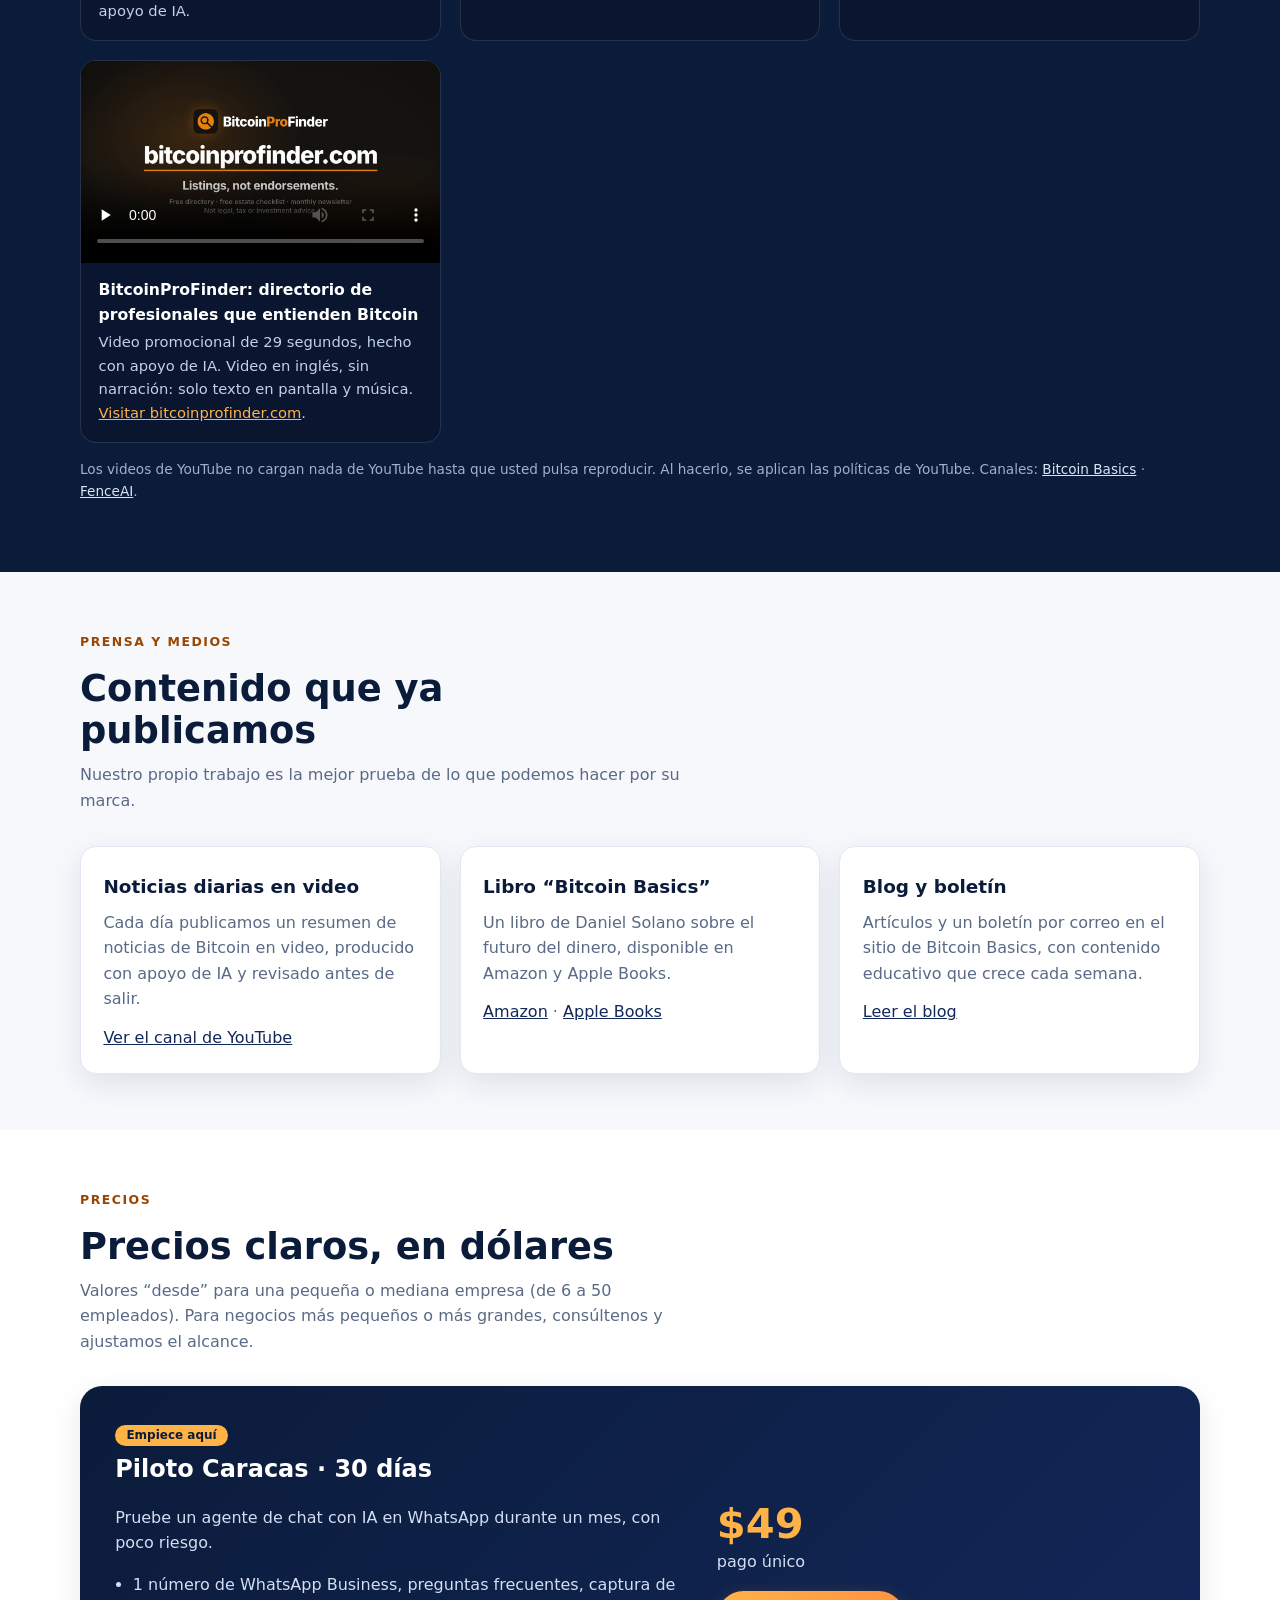
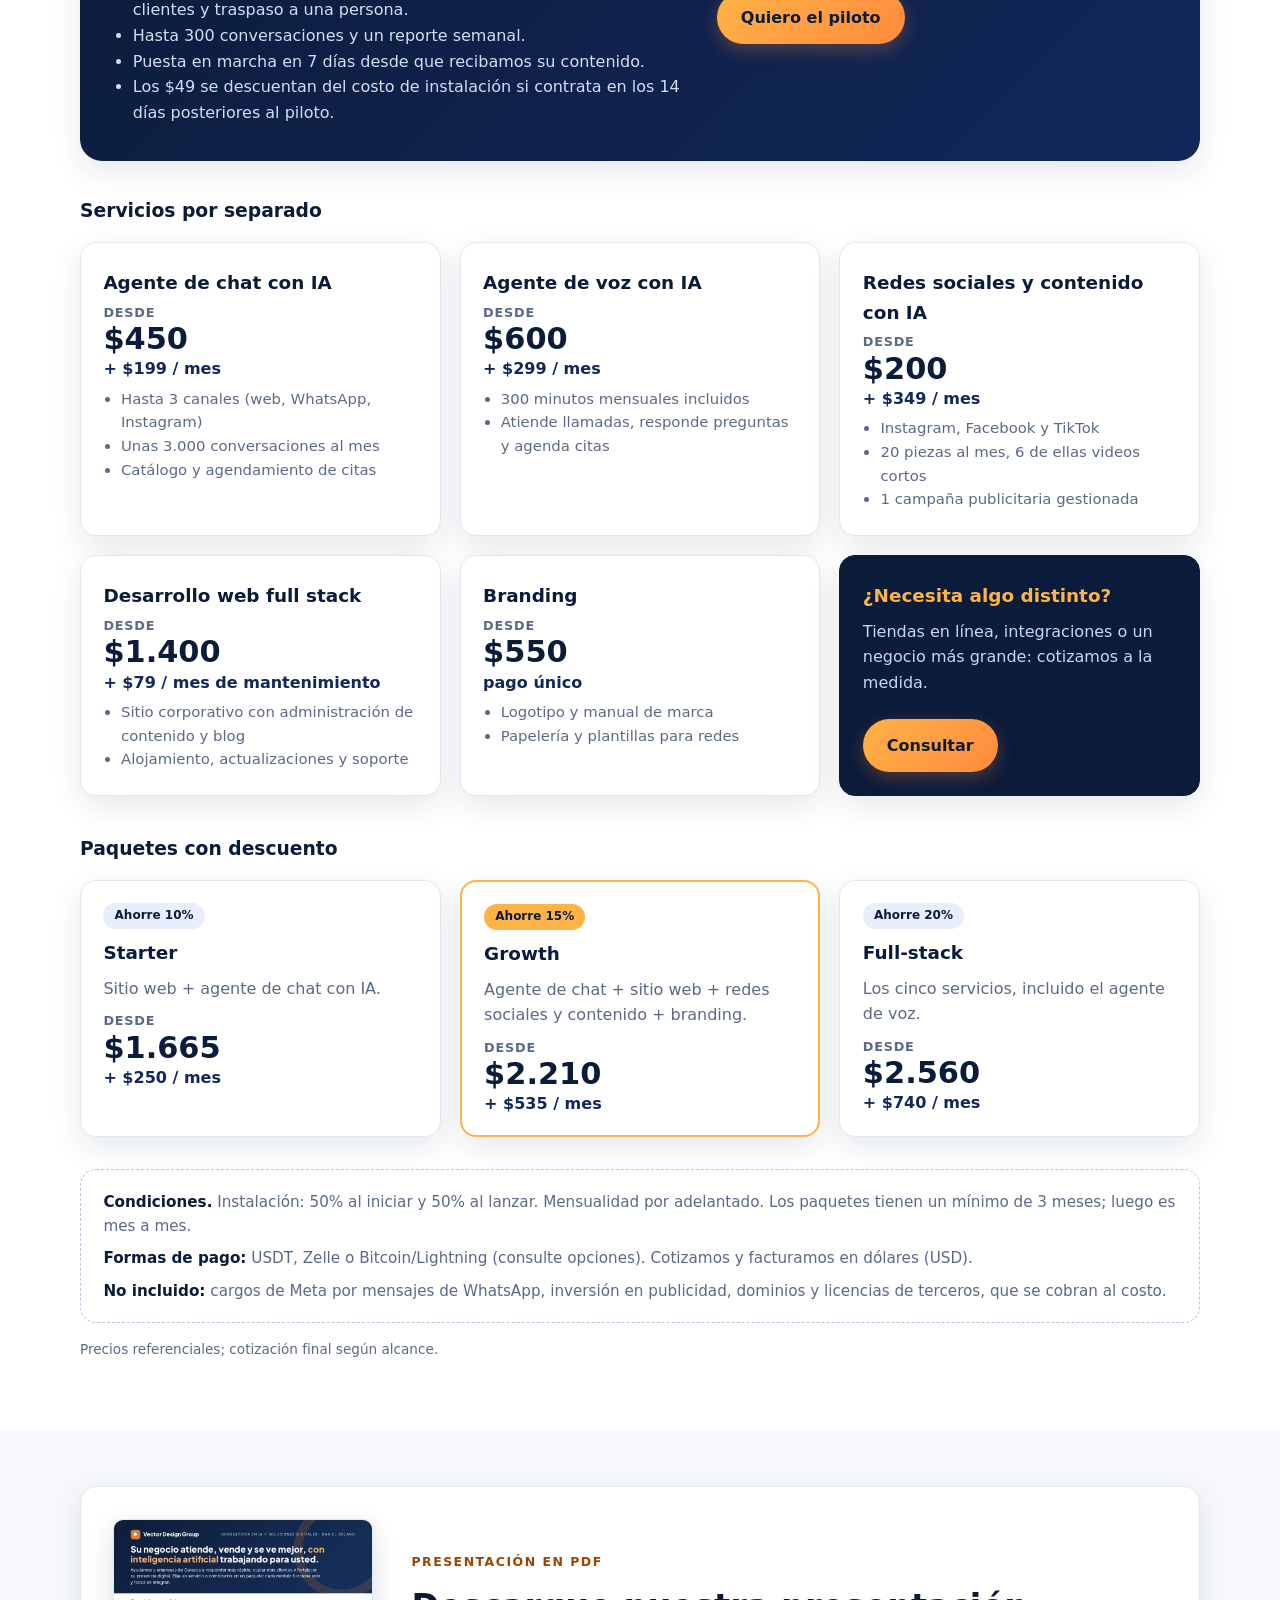
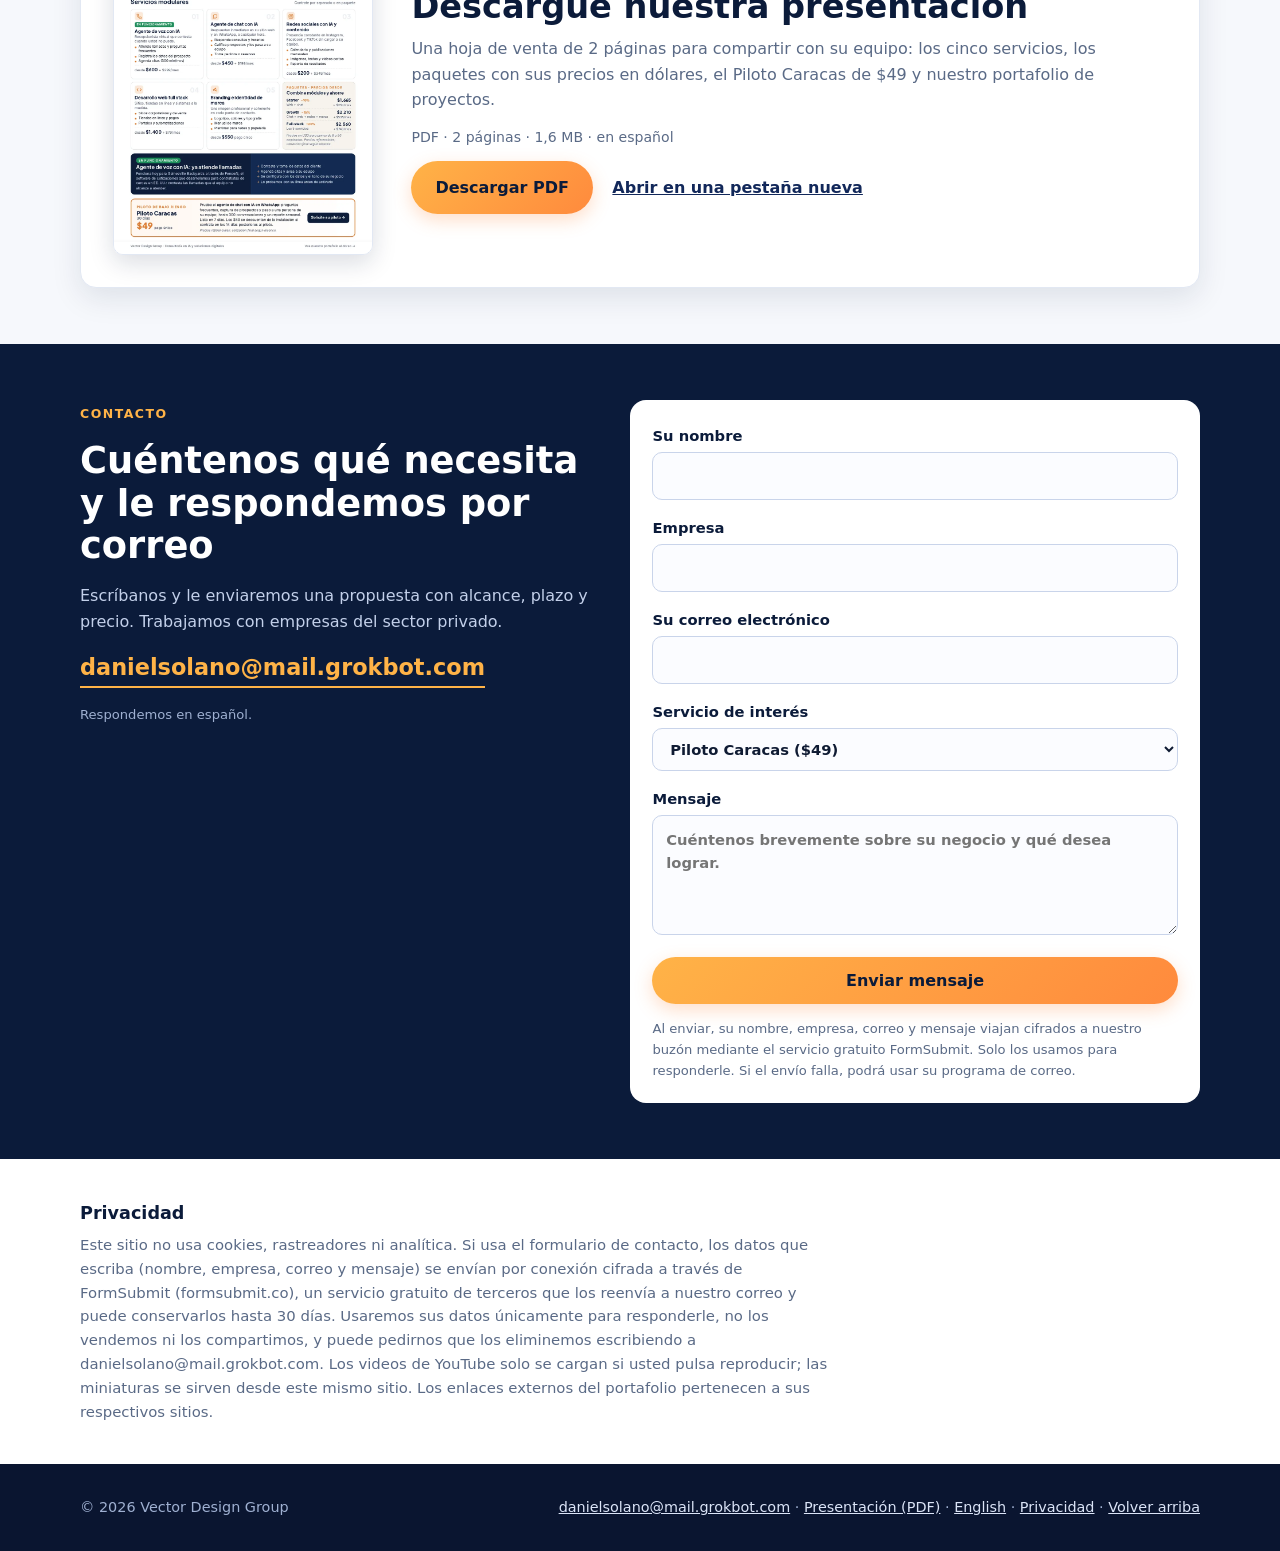
==== commit 8db496e5: "Add English version for the USA (/en/) with USD pricing and EN/ES language switch" ====
--- a/index.html
+++ b/index.html
@@ -14,6 +14,8 @@
 <title>Vector Design Group · IA y desarrollo digital para empresas de Caracas</title>
 <meta name="description" content="Agentes de chat y de voz con IA, redes sociales y contenido, desarrollo web full stack y branding para empresas de Caracas. Precios en USD, desde un piloto de 30 días por $49.">
 <link rel="canonical" href="https://vectordesigngroup.github.io/consultoria-ia-es/">
+<link rel="alternate" hreflang="es" href="https://vectordesigngroup.github.io/consultoria-ia-es/">
+<link rel="alternate" hreflang="en" href="https://vectordesigngroup.github.io/consultoria-ia-es/en/">
 <meta name="theme-color" content="#0b1b3a">
 <link rel="icon" href="assets/favicon.svg" type="image/svg+xml">
 <link rel="icon" href="assets/favicon.png" type="image/png" sizes="64x64">
@@ -55,6 +57,7 @@
       <a href="#medios">Medios</a>
       <a href="#precios">Precios</a>
       <a href="#descargar">Descargas</a>
+      <span class="langsw" role="group" aria-label="Idioma"><a href="en/" lang="en" hreflang="en">EN</a><a href="./" lang="es" hreflang="es" aria-current="true">ES</a></span>
       <a class="btn" href="#contacto">Contacto</a>
     </nav>
   </div>
@@ -453,7 +456,7 @@
 <footer>
   <div class="wrap foot">
     <span>© 2026 <span data-brand>Vector Design Group</span></span>
-    <span><a href="mailto:danielsolano@mail.grokbot.com">danielsolano@mail.grokbot.com</a> · <a href="assets/Vector-Design-Group-Presentacion.pdf" target="_blank" rel="noopener">Presentación (PDF)</a> · <a href="#privacidad">Privacidad</a> · <a href="#inicio">Volver arriba</a></span>
+    <span><a href="mailto:danielsolano@mail.grokbot.com">danielsolano@mail.grokbot.com</a> · <a href="assets/Vector-Design-Group-Presentacion.pdf" target="_blank" rel="noopener">Presentación (PDF)</a> · <a href="en/" hreflang="en" lang="en">English</a> · <a href="#privacidad">Privacidad</a> · <a href="#inicio">Volver arriba</a></span>
   </div>
 </footer>
 
--- a/assets/styles.css
+++ b/assets/styles.css
@@ -143,3 +143,8 @@
 .hero .eyebrow,.dark-sec .eyebrow,.pilot .eyebrow{color:var(--accent)}
 .hp{position:absolute;left:-9999px;width:1px;height:1px;overflow:hidden}
 .form-status{margin:.8rem 0 0;padding:0;font-weight:600;outline:0}.form-status:empty{display:none}.form-status.ok{color:#0a6b35}.form-status.err{color:#9a3a00}.form-status a{color:#9a3a00}
+/* language switch (EN | ES) */
+.langsw{display:inline-flex;border:1px solid rgba(255,255,255,.3);border-radius:999px;overflow:hidden;align-self:flex-start;margin:.6rem 0 0}
+.langsw a{display:inline-block!important;padding:.25rem .75rem!important;font-size:.8rem!important;font-weight:700;letter-spacing:.05em;border:0!important;color:#dbe4f7}
+.langsw a[aria-current]{background:var(--accent);color:var(--navy)}
+@media(min-width:900px){.langsw{margin:0}}
